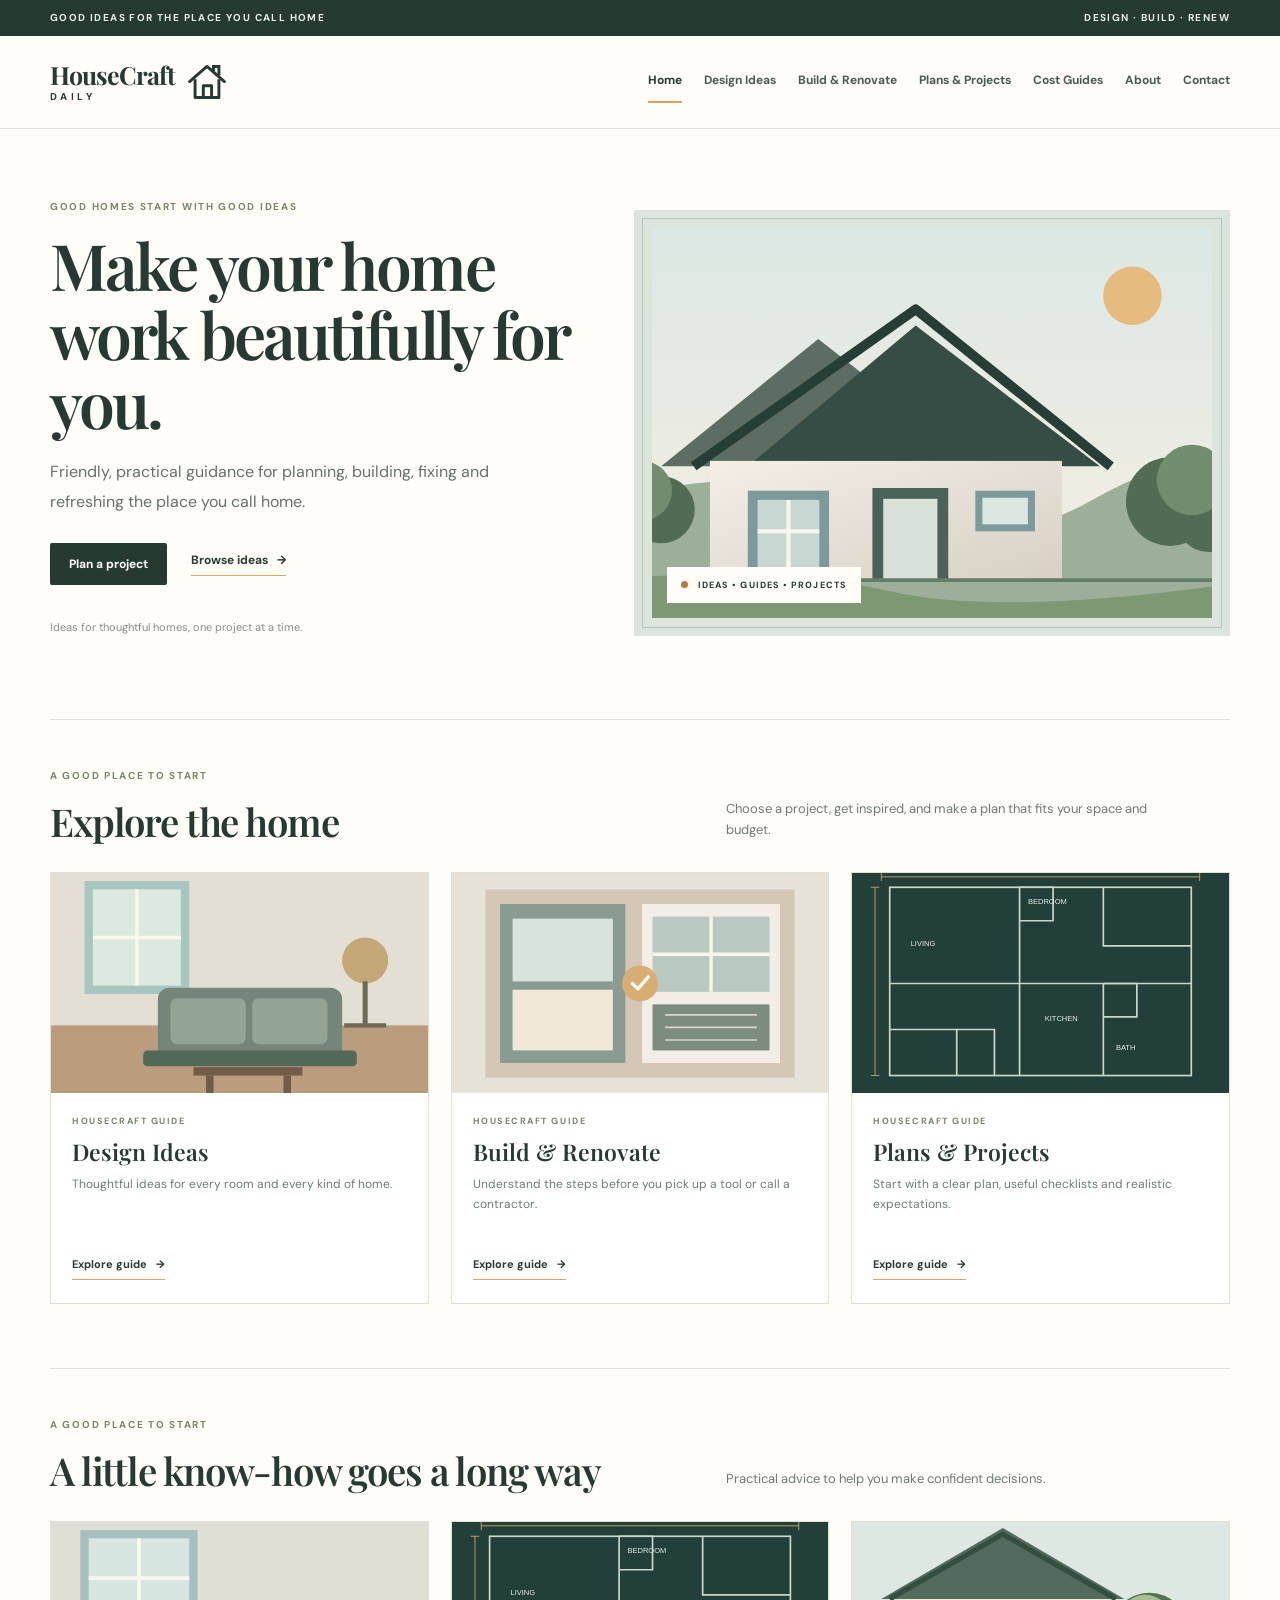
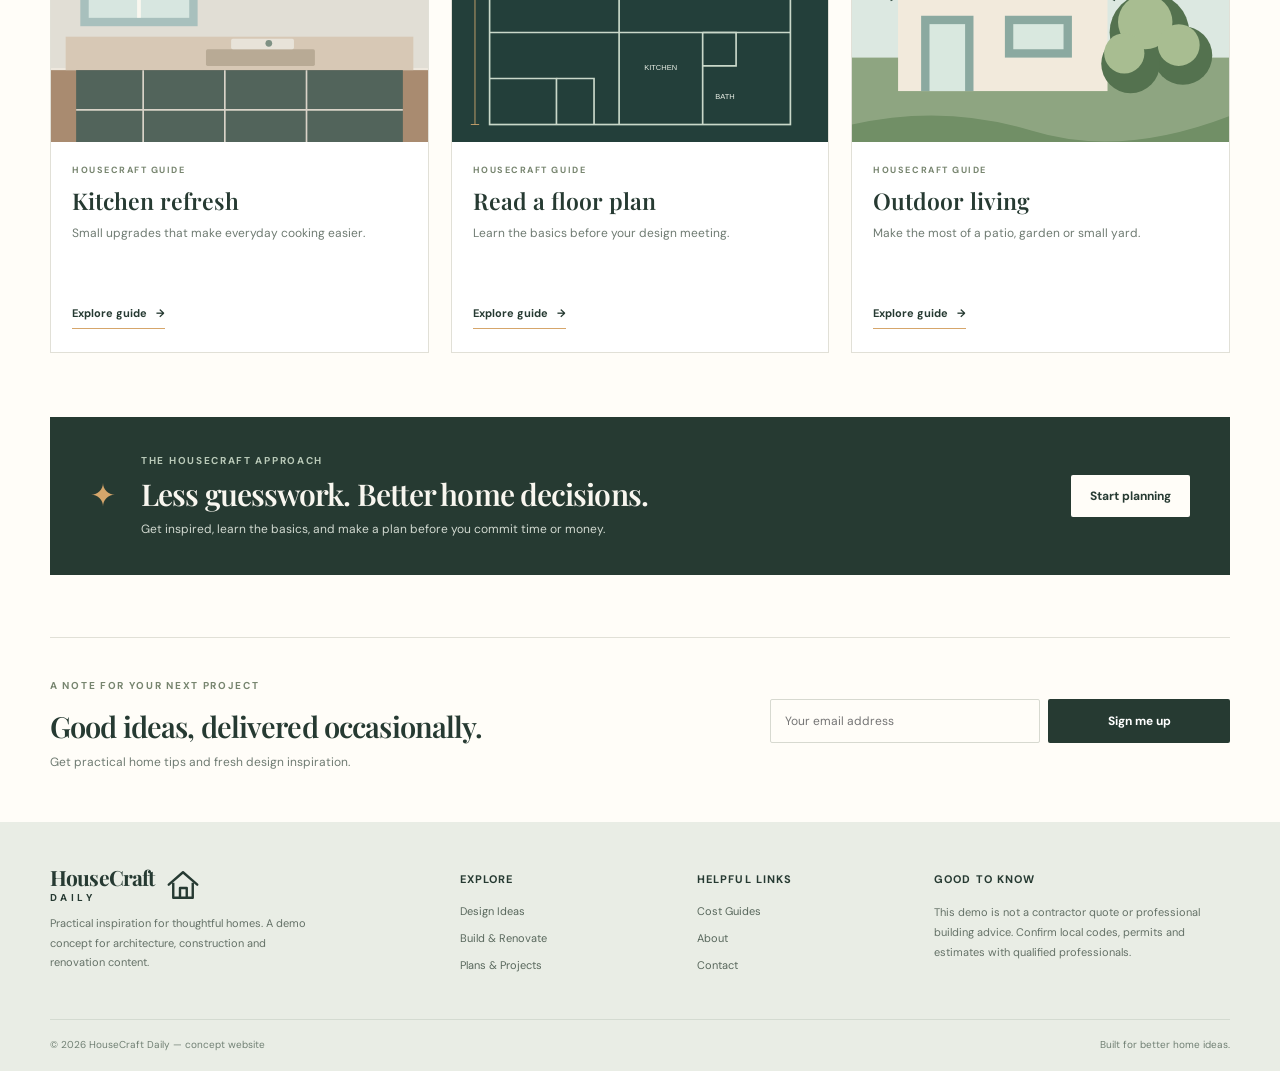
==== index.html @ 926af196 "FirstCommit" ====
<!doctype html>
<html lang="en">
<head>
<meta charset="utf-8"><meta name="viewport" content="width=device-width, initial-scale=1">
<meta name="description" content="Friendly, practical guidance for planning, building, fixing and refreshing the place you call home.">
<title>Home | HouseCraft Daily</title>
<link rel="preconnect" href="https://fonts.googleapis.com"><link rel="preconnect" href="https://fonts.gstatic.com" crossorigin>
<link href="https://fonts.googleapis.com/css2?family=DM+Sans:wght@400;500;600;700&family=Playfair+Display:wght@500;600;700&display=swap" rel="stylesheet">
<link rel="stylesheet" href="assets/style.css">
</head>
<body>
<div class="topline"><div class="wrap topline-inner"><span>GOOD IDEAS FOR THE PLACE YOU CALL HOME</span><span>DESIGN · BUILD · RENEW</span></div></div>
<header class="site-header"><div class="wrap header-inner">
<a class="brand" href="index.html" aria-label="HouseCraft Daily home"><span class="brand-text"><strong>HouseCraft</strong><span>DAILY</span></span><span class="brand-mark" aria-hidden="true"><svg viewBox="0 0 48 48"><path d="M5 23.5 24 7l19 16.5" fill="none" stroke="currentColor" stroke-width="3.2" stroke-linecap="round" stroke-linejoin="round"/><path d="M11 21v20h26V21M20 41V28h9v13" fill="none" stroke="currentColor" stroke-width="3.2" stroke-linejoin="round"/><path d="M31 12V7h6v10" fill="none" stroke="currentColor" stroke-width="3.2"/></svg></span></a>
<button class="menu-toggle" aria-label="Toggle navigation" aria-expanded="false">☰</button>
<nav class="main-nav" aria-label="Main navigation"><a href="index.html" aria-current="page">Home</a><a href="design-ideas.html" >Design Ideas</a><a href="build-renovate.html" >Build & Renovate</a><a href="plans-projects.html" >Plans & Projects</a><a href="cost-guides.html" >Cost Guides</a><a href="about.html" >About</a><a href="contact.html" >Contact</a></nav>
</div></header>
<main><div class="wrap"><section class="page-hero home-hero">
      <div class="hero-copy"><p class="kicker">GOOD HOMES START WITH GOOD IDEAS</p><h1>Make your home work beautifully for you.</h1><p class="hero-intro">Friendly, practical guidance for planning, building, fixing and refreshing the place you call home.</p>
      <div class="hero-actions"><a class="button button-dark" href="plans-projects.html">Plan a project</a><a class="text-link" href="design-ideas.html">Browse ideas <span aria-hidden="true">→</span></a></div>
      <p class="hero-caption">Ideas for thoughtful homes, one project at a time.</p></div>
      <div class="hero-art"><img src="assets/hero-house.svg" alt="Home design inspiration illustration"><div class="image-label"><span class="label-dot"></span> IDEAS • GUIDES • PROJECTS</div></div>
    </section><section class="content-section"><div class="section-heading"><div><p class="kicker">A GOOD PLACE TO START</p><h2>Explore the home</h2></div><p>Choose a project, get inspired, and make a plan that fits your space and budget.</p></div><div class="story-grid"><article class="story-card">
      <a class="story-image" href="design-ideas.html"><img src="assets/living-room.svg" alt="Design Ideas illustration" loading="lazy"></a>
      <div class="story-copy"><p class="kicker">HOUSECRAFT GUIDE</p><h3><a href="design-ideas.html">Design Ideas</a></h3><p>Thoughtful ideas for every room and every kind of home.</p><a class="text-link" href="design-ideas.html">Explore guide <span aria-hidden="true">→</span></a></div>
    </article><article class="story-card">
      <a class="story-image" href="build-renovate.html"><img src="assets/renovation.svg" alt="Build &amp; Renovate illustration" loading="lazy"></a>
      <div class="story-copy"><p class="kicker">HOUSECRAFT GUIDE</p><h3><a href="build-renovate.html">Build &amp; Renovate</a></h3><p>Understand the steps before you pick up a tool or call a contractor.</p><a class="text-link" href="build-renovate.html">Explore guide <span aria-hidden="true">→</span></a></div>
    </article><article class="story-card">
      <a class="story-image" href="plans-projects.html"><img src="assets/blueprint.svg" alt="Plans &amp; Projects illustration" loading="lazy"></a>
      <div class="story-copy"><p class="kicker">HOUSECRAFT GUIDE</p><h3><a href="plans-projects.html">Plans &amp; Projects</a></h3><p>Start with a clear plan, useful checklists and realistic expectations.</p><a class="text-link" href="plans-projects.html">Explore guide <span aria-hidden="true">→</span></a></div>
    </article></div></section><section class="content-section"><div class="section-heading"><div><p class="kicker">A GOOD PLACE TO START</p><h2>A little know-how goes a long way</h2></div><p>Practical advice to help you make confident decisions.</p></div><div class="story-grid"><article class="story-card">
      <a class="story-image" href="design-ideas.html"><img src="assets/kitchen.svg" alt="Kitchen refresh illustration" loading="lazy"></a>
      <div class="story-copy"><p class="kicker">HOUSECRAFT GUIDE</p><h3><a href="design-ideas.html">Kitchen refresh</a></h3><p>Small upgrades that make everyday cooking easier.</p><a class="text-link" href="design-ideas.html">Explore guide <span aria-hidden="true">→</span></a></div>
    </article><article class="story-card">
      <a class="story-image" href="plans-projects.html"><img src="assets/blueprint.svg" alt="Read a floor plan illustration" loading="lazy"></a>
      <div class="story-copy"><p class="kicker">HOUSECRAFT GUIDE</p><h3><a href="plans-projects.html">Read a floor plan</a></h3><p>Learn the basics before your design meeting.</p><a class="text-link" href="plans-projects.html">Explore guide <span aria-hidden="true">→</span></a></div>
    </article><article class="story-card">
      <a class="story-image" href="design-ideas.html"><img src="assets/garden.svg" alt="Outdoor living illustration" loading="lazy"></a>
      <div class="story-copy"><p class="kicker">HOUSECRAFT GUIDE</p><h3><a href="design-ideas.html">Outdoor living</a></h3><p>Make the most of a patio, garden or small yard.</p><a class="text-link" href="design-ideas.html">Explore guide <span aria-hidden="true">→</span></a></div>
    </article></div></section><section class="tip-strip"><div class="tip-icon">✦</div><div><p class="kicker">THE HOUSECRAFT APPROACH</p><h2>Less guesswork. Better home decisions.</h2><p>Get inspired, learn the basics, and make a plan before you commit time or money.</p></div><a class="button button-light" href="plans-projects.html">Start planning</a></section>
<section class="newsletter"><div><p class="kicker">A NOTE FOR YOUR NEXT PROJECT</p><h2>Good ideas, delivered occasionally.</h2><p>Get practical home tips and fresh design inspiration.</p></div><form id="newsletter-form" class="newsletter-form"><label class="visually-hidden" for="newsletter-email">Email address</label><input id="newsletter-email" type="email" required placeholder="Your email address"><button type="submit" class="button button-dark">Sign me up</button><p id="newsletter-note" role="status"></p></form></section>
</div></main>
<footer class="site-footer"><div class="wrap footer-grid"><div><a class="brand brand-footer" href="index.html"><span class="brand-text"><strong>HouseCraft</strong><span>DAILY</span></span><span class="brand-mark" aria-hidden="true"><svg viewBox="0 0 48 48"><path d="M5 23.5 24 7l19 16.5" fill="none" stroke="currentColor" stroke-width="3.2" stroke-linecap="round" stroke-linejoin="round"/><path d="M11 21v20h26V21M20 41V28h9v13" fill="none" stroke="currentColor" stroke-width="3.2" stroke-linejoin="round"/></svg></span></a><p class="footer-about">Practical inspiration for thoughtful homes. A demo concept for architecture, construction and renovation content.</p></div><div><h3>Explore</h3><a href="design-ideas.html">Design Ideas</a><a href="build-renovate.html">Build & Renovate</a><a href="plans-projects.html">Plans & Projects</a></div><div><h3>Helpful links</h3><a href="cost-guides.html">Cost Guides</a><a href="about.html">About</a><a href="contact.html">Contact</a></div><div><h3>Good to know</h3><p>This demo is not a contractor quote or professional building advice. Confirm local codes, permits and estimates with qualified professionals.</p></div></div><div class="wrap footer-bottom"><span>© 2026 HouseCraft Daily — concept website</span><span>Built for better home ideas.</span></div></footer>
<script src="assets/site.js"></script>
</body></html>
---- assets/style.css ----
:root{--ink:#263a32;--ink2:#43574d;--muted:#6f7b72;--cream:#f7f4ed;--paper:#fffdf8;--sage:#dce5dc;--sage2:#b7c8b8;--ochre:#d6a66b;--line:#e1e0d7;--serif:"Playfair Display",Georgia,serif;--sans:"DM Sans",Arial,sans-serif}
*{box-sizing:border-box}html{scroll-behavior:smooth}body{margin:0;background:var(--paper);color:var(--ink);font-family:var(--sans);line-height:1.6}a{color:inherit;text-decoration:none}img{display:block;max-width:100%}.wrap{width:min(1180px,calc(100% - 44px));margin-inline:auto}.topline{background:var(--ink);color:#e7eee5;font-size:10px;letter-spacing:.14em;font-weight:700}.topline-inner{display:flex;justify-content:space-between;gap:20px;padding:10px 0}.site-header{background:var(--paper);border-bottom:1px solid var(--line);position:sticky;top:0;z-index:20}.header-inner{display:flex;align-items:center;justify-content:space-between;min-height:92px;gap:24px}.brand{display:inline-flex;align-items:center;gap:10px;flex-shrink:0}.brand-mark{width:44px;height:44px;color:var(--ink);display:grid;place-items:center}.brand-mark svg{width:100%;height:100%}.brand-text{display:flex;flex-direction:column;line-height:1}.brand-text strong{font-family:var(--serif);font-size:25px;letter-spacing:-.04em}.brand-text span{font-size:10px;letter-spacing:.34em;font-weight:700;margin-top:5px}.main-nav{display:flex;align-items:center;gap:22px}.main-nav a{font-size:12px;font-weight:700;color:#495b50;white-space:nowrap;padding:10px 0;border-bottom:2px solid transparent}.main-nav a:hover,.main-nav a[aria-current=page]{border-color:var(--ochre);color:var(--ink)}.menu-toggle{display:none;border:1px solid var(--line);background:none;border-radius:5px;padding:9px 12px;color:var(--ink);font-size:20px}.page-hero{display:grid;grid-template-columns:.94fr 1.06fr;gap:55px;align-items:center;padding:64px 0 72px}.home-hero{padding-top:70px}.kicker{font-size:10px;letter-spacing:.17em;font-weight:700;color:#77856f;margin:0 0 15px}.hero-copy h1{font-family:var(--serif);font-size:clamp(40px,5vw,65px);line-height:1.08;letter-spacing:-.045em;font-weight:600;margin:0 0 20px;max-width:590px}.hero-intro{font-size:16px;line-height:1.85;color:#667168;max-width:500px;margin:0 0 26px}.hero-actions{display:flex;align-items:center;gap:24px;flex-wrap:wrap}.button{border:0;display:inline-flex;align-items:center;justify-content:center;padding:13px 19px;font:700 12px var(--sans);cursor:pointer;transition:transform .2s,background .2s;border-radius:2px}.button:hover{transform:translateY(-2px)}.button-dark{background:var(--ink);color:white}.button-dark:hover{background:#3a5447}.button-light{background:var(--paper);color:var(--ink)}.text-link{font-size:12px;font-weight:700;border-bottom:1px solid var(--ochre);padding-bottom:5px}.text-link span{padding-left:6px}.hero-caption{font-size:11px;color:#879087;margin-top:34px}.hero-art{position:relative;background:var(--sage);padding:18px;min-height:350px}.hero-art:before{content:"";position:absolute;border:1px solid #b6c5b6;inset:8px;pointer-events:none}.hero-art img{width:100%;height:390px;object-fit:cover;position:relative}.image-label{position:absolute;bottom:33px;left:33px;background:var(--paper);padding:11px 14px;font-size:9px;letter-spacing:.12em;font-weight:700}.label-dot{display:inline-block;width:7px;height:7px;border-radius:50%;background:#b37d43;margin-right:7px}.content-section{padding:48px 0 64px;border-top:1px solid var(--line)}.section-heading{display:grid;grid-template-columns:1fr .8fr;gap:45px;align-items:end;margin-bottom:28px}.section-heading h2,.tip-strip h2,.newsletter h2{font-family:var(--serif);font-weight:600;font-size:clamp(28px,3vw,39px);line-height:1.18;letter-spacing:-.03em;margin:0}.section-heading>p{font-size:13px;color:var(--muted);max-width:450px;margin:0 0 4px}.story-grid{display:grid;grid-template-columns:repeat(3,minmax(0,1fr));gap:22px}.story-card{border:1px solid var(--line);background:#fff;transition:transform .2s,box-shadow .2s}.story-card:hover{transform:translateY(-4px);box-shadow:0 12px 32px #273a3210}.story-image{display:block;overflow:hidden;background:var(--sage)}.story-image img{width:100%;height:220px;object-fit:cover;transition:transform .4s}.story-card:hover .story-image img{transform:scale(1.03)}.story-copy{padding:21px 21px 23px}.story-copy .kicker{font-size:9px;margin-bottom:9px}.story-copy h3{font:600 23px/1.2 var(--serif);margin:0 0 10px}.story-copy>p:not(.kicker){font-size:12px;color:var(--muted);min-height:58px;margin:0 0 17px}.story-copy .text-link{display:inline-block;font-size:11px}.tip-strip{background:var(--ink);color:#f8f6ef;padding:36px 40px;display:flex;align-items:center;gap:25px;margin:0 0 62px}.tip-icon{font-size:31px;color:var(--ochre)}.tip-strip>div:nth-child(2){flex:1}.tip-strip .kicker{color:#b9c9b8;margin-bottom:8px}.tip-strip h2{font-size:30px}.tip-strip p:not(.kicker){font-size:12px;color:#d1d9d0;margin:8px 0 0}.newsletter{display:flex;justify-content:space-between;align-items:center;gap:30px;padding:40px 0 50px;border-top:1px solid var(--line)}.newsletter h2{font-size:29px}.newsletter>div>p:not(.kicker){font-size:12px;color:var(--muted);margin:9px 0 0}.newsletter-form{display:grid;grid-template-columns:minmax(180px,270px) auto;gap:8px;max-width:460px;width:100%}.newsletter-form input,.project-form input,.project-form select,.project-form textarea{border:1px solid #d7d9d0;background:#fffdf8;padding:13px 14px;font:12px var(--sans);color:var(--ink);border-radius:2px;width:100%}.newsletter-form p{grid-column:1/-1;font-size:11px;color:var(--muted);margin:0}.site-footer{background:#e9ede5;padding:45px 0 18px}.footer-grid{display:grid;grid-template-columns:1.5fr .8fr .8fr 1.2fr;gap:40px;padding-bottom:35px}.brand-footer .brand-mark{width:36px;height:36px}.brand-footer .brand-text strong{font-size:21px}.footer-about,.footer-grid p{font-size:11px;line-height:1.8;color:#647167;max-width:270px}.footer-grid h3{font-size:11px;letter-spacing:.1em;text-transform:uppercase;margin:4px 0 15px}.footer-grid>div>a:not(.brand){display:block;font-size:11px;color:#58675c;margin:9px 0}.footer-grid a:hover{color:#9b6b35}.footer-bottom{border-top:1px solid #d4dbd1;padding-top:17px;display:flex;justify-content:space-between;gap:20px;font-size:10px;color:#718074}.project-form{max-width:720px;display:grid;grid-template-columns:1fr 1fr;gap:10px 18px}.project-form label{font-size:11px;font-weight:700;margin-top:7px}.project-form input,.project-form select,.project-form textarea{grid-column:span 1}.project-form textarea,.project-form button,.project-form .form-note{grid-column:1/-1}.project-form button{justify-self:start;margin-top:8px}.project-form .form-note{font-size:11px;color:var(--muted);margin:0}.visually-hidden{position:absolute;width:1px;height:1px;padding:0;margin:-1px;overflow:hidden;clip:rect(0,0,0,0);white-space:nowrap;border:0}
@media(max-width:1000px){.main-nav{gap:12px}.main-nav a{font-size:11px}.page-hero{gap:30px}.hero-art img{height:340px}.footer-grid{gap:24px}}
@media(max-width:820px){.header-inner{min-height:76px}.menu-toggle{display:block}.main-nav{display:none;position:absolute;top:100%;left:0;right:0;background:var(--paper);border-bottom:1px solid var(--line);padding:15px 22px 22px;flex-direction:column;align-items:stretch;gap:3px}.main-nav.open{display:flex}.main-nav a{padding:11px 0;font-size:13px}.page-hero{grid-template-columns:1fr;padding:45px 0 52px;gap:30px}.hero-copy h1{max-width:680px}.hero-art img{height:360px}.story-grid{grid-template-columns:repeat(2,minmax(0,1fr))}.section-heading{grid-template-columns:1fr;gap:12px}.newsletter{align-items:flex-start;flex-direction:column}.newsletter-form{max-width:550px}.footer-grid{grid-template-columns:1fr 1fr}.tip-strip{padding:28px;flex-wrap:wrap}.tip-strip>div:nth-child(2){min-width:70%}}
@media(max-width:540px){.wrap{width:min(100% - 30px,1180px)}.topline-inner{font-size:8px;letter-spacing:.08em}.topline-inner span:last-child{display:none}.brand-text strong{font-size:22px}.brand-mark{width:38px;height:38px}.hero-copy h1{font-size:43px}.hero-intro{font-size:14px}.hero-art{padding:11px;min-height:260px}.hero-art img{height:270px}.image-label{bottom:22px;left:22px}.story-grid{grid-template-columns:1fr}.story-image img{height:235px}.story-copy>p:not(.kicker){min-height:0}.content-section{padding:36px 0 44px}.tip-strip{display:block;padding:27px;margin-bottom:40px}.tip-icon{margin-bottom:10px}.tip-strip h2{font-size:27px}.tip-strip .button{margin-top:20px}.newsletter-form{grid-template-columns:1fr}.footer-grid{grid-template-columns:1fr 1fr;gap:25px 18px}.footer-grid>div:first-child,.footer-grid>div:last-child{grid-column:1/-1}.footer-bottom{flex-direction:column;gap:5px}.project-form{grid-template-columns:1fr}.project-form input,.project-form select,.project-form textarea,.project-form label{grid-column:1/-1}}
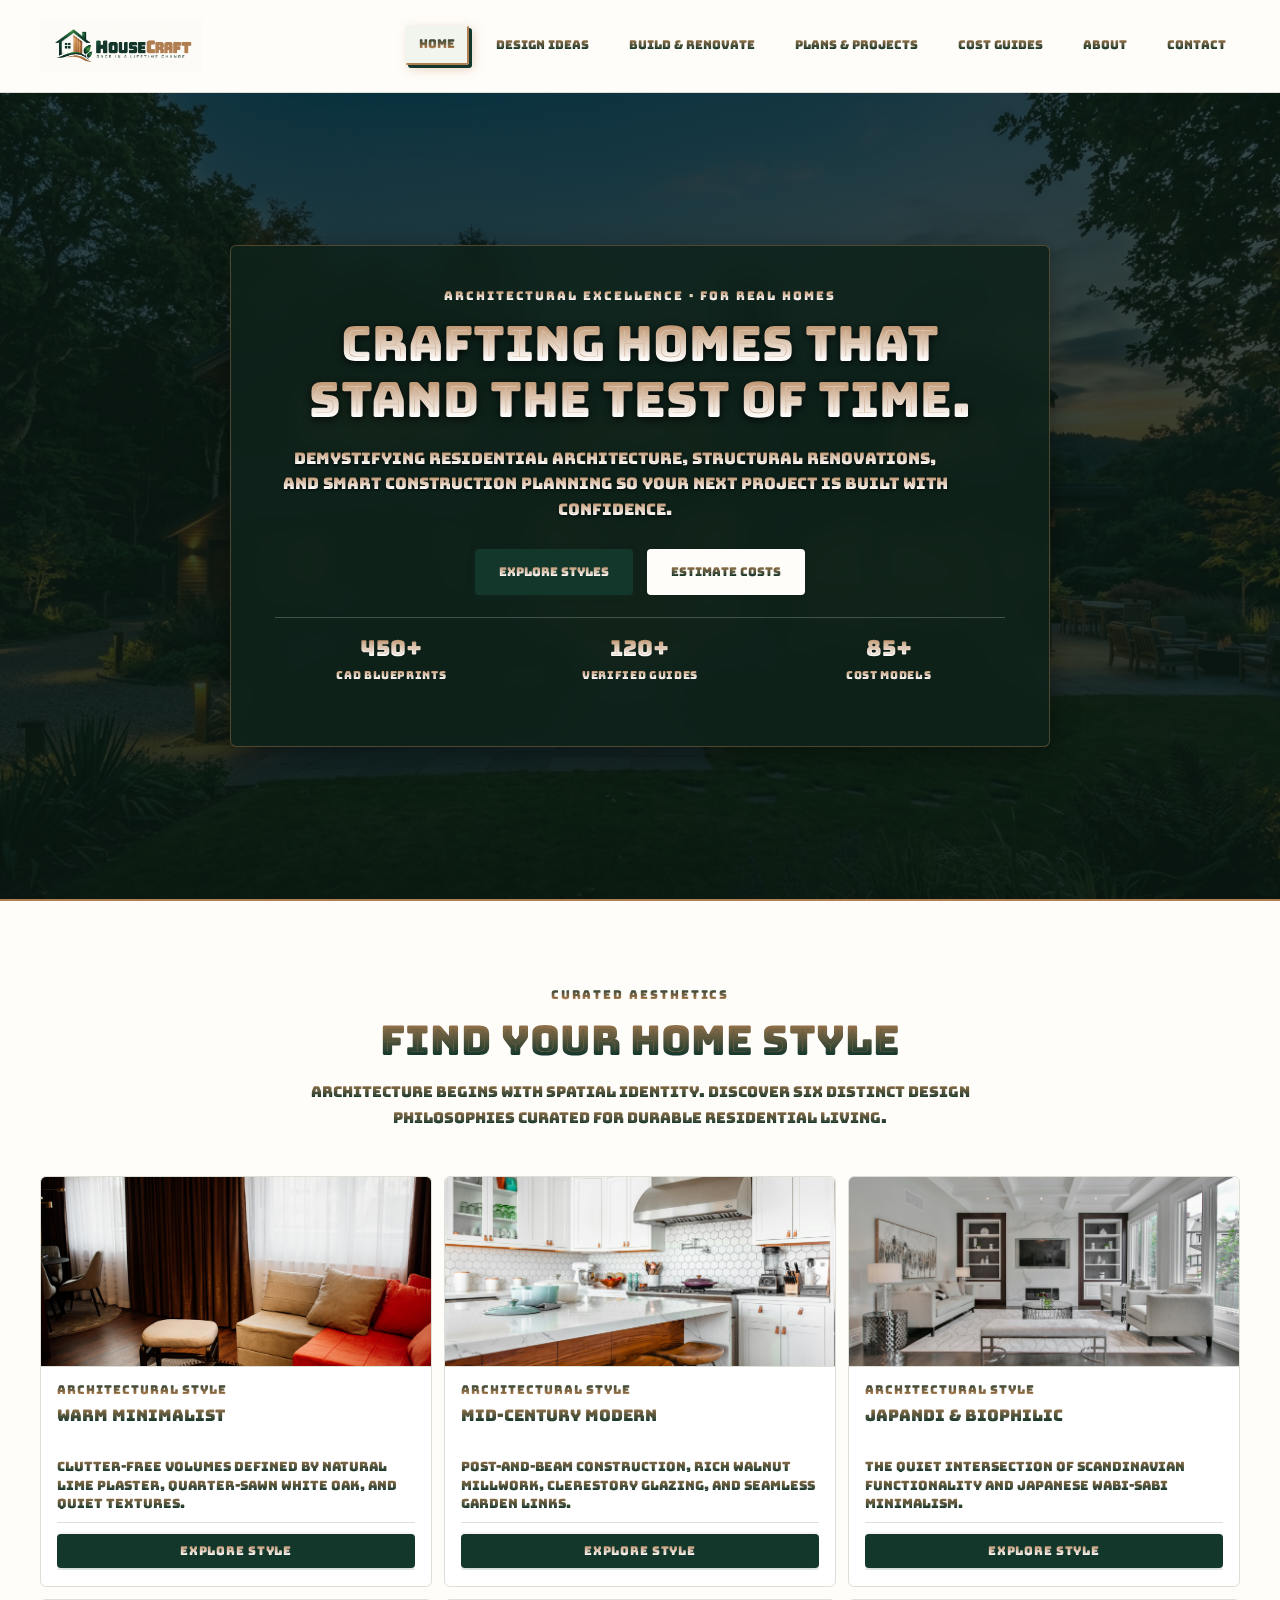
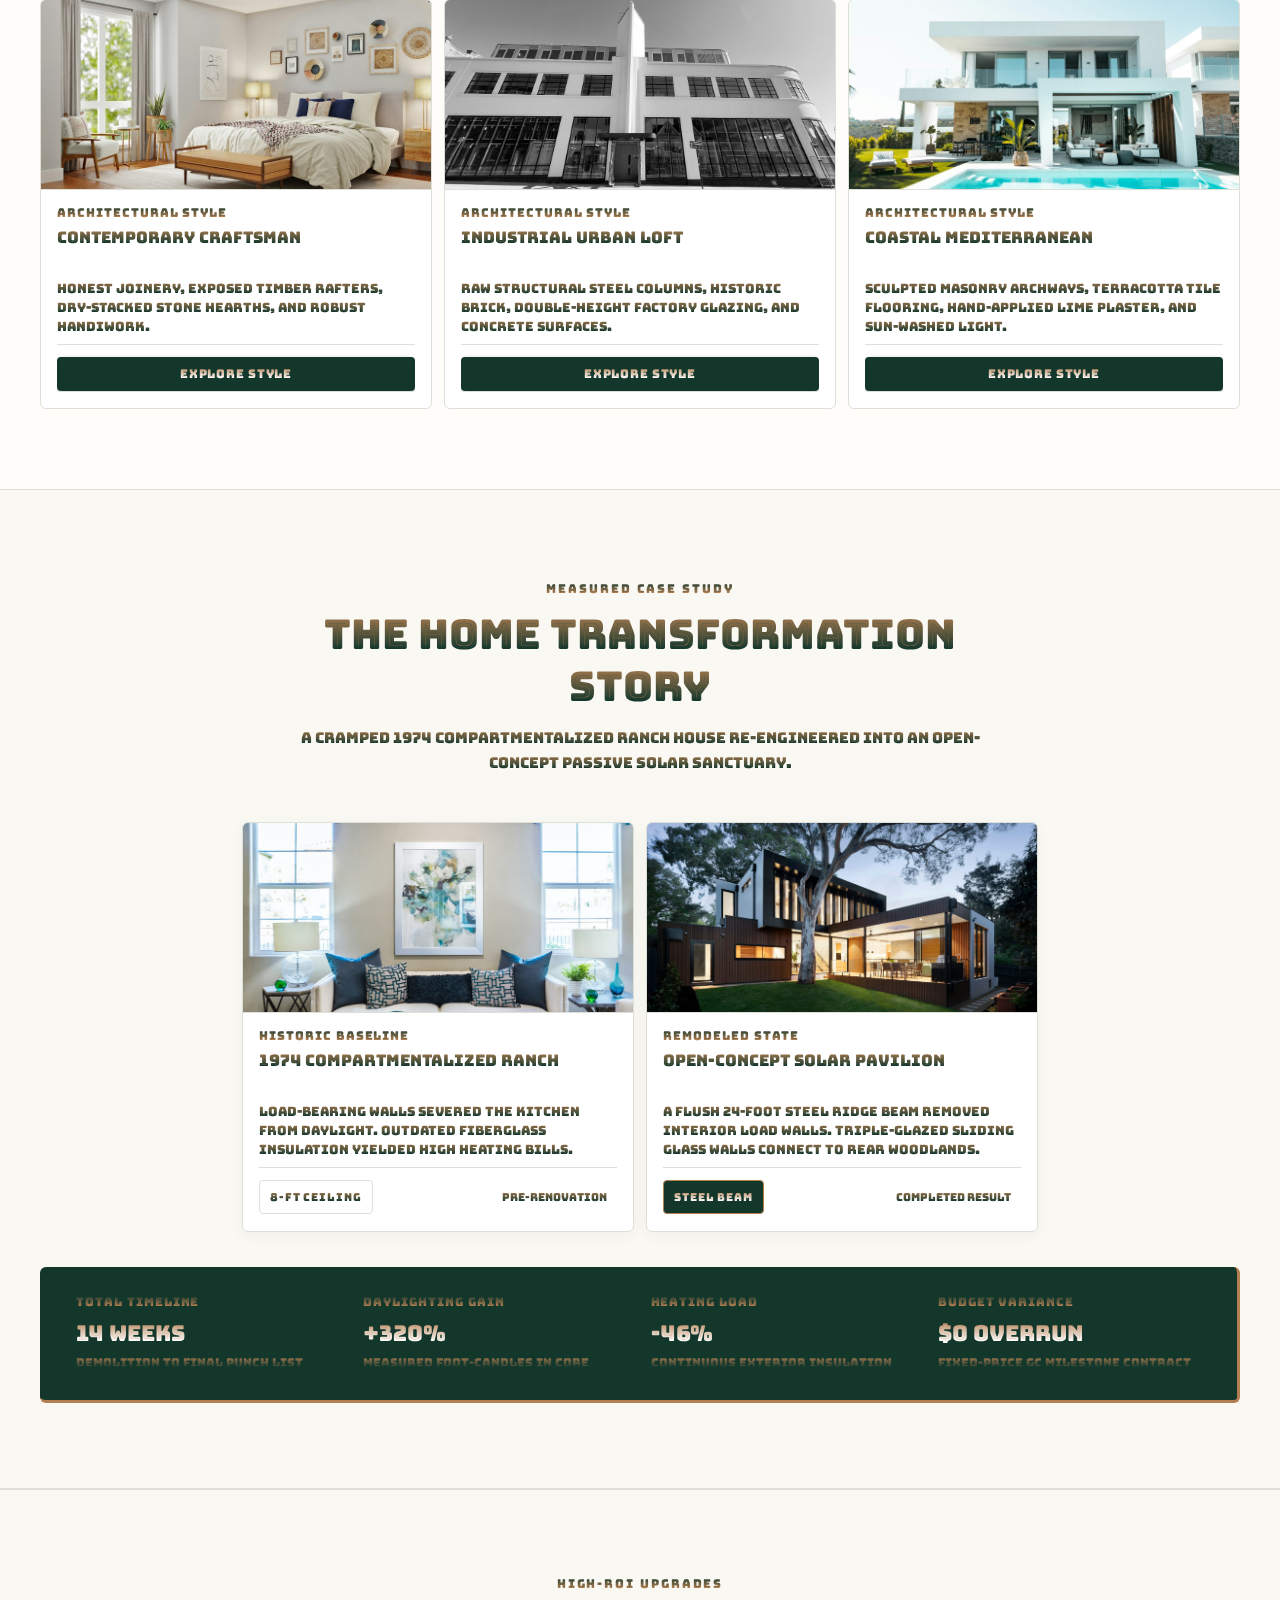
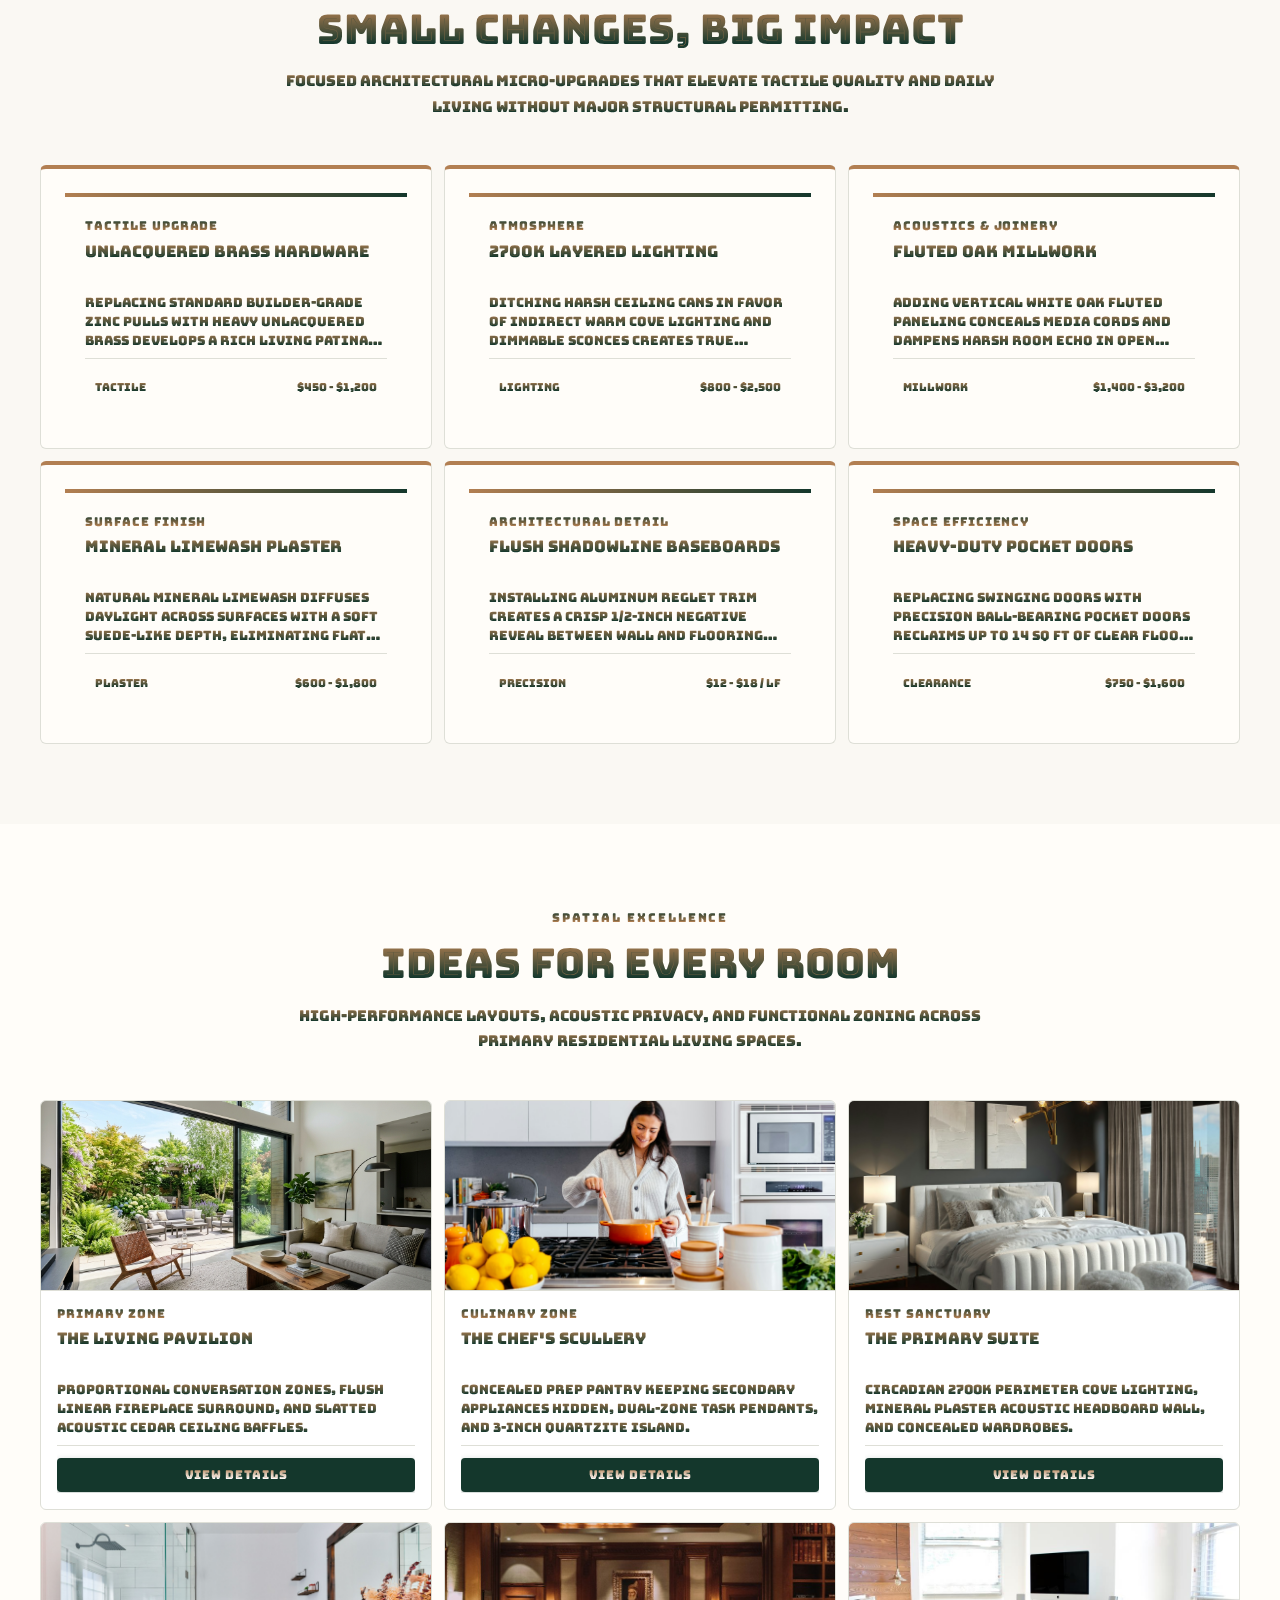
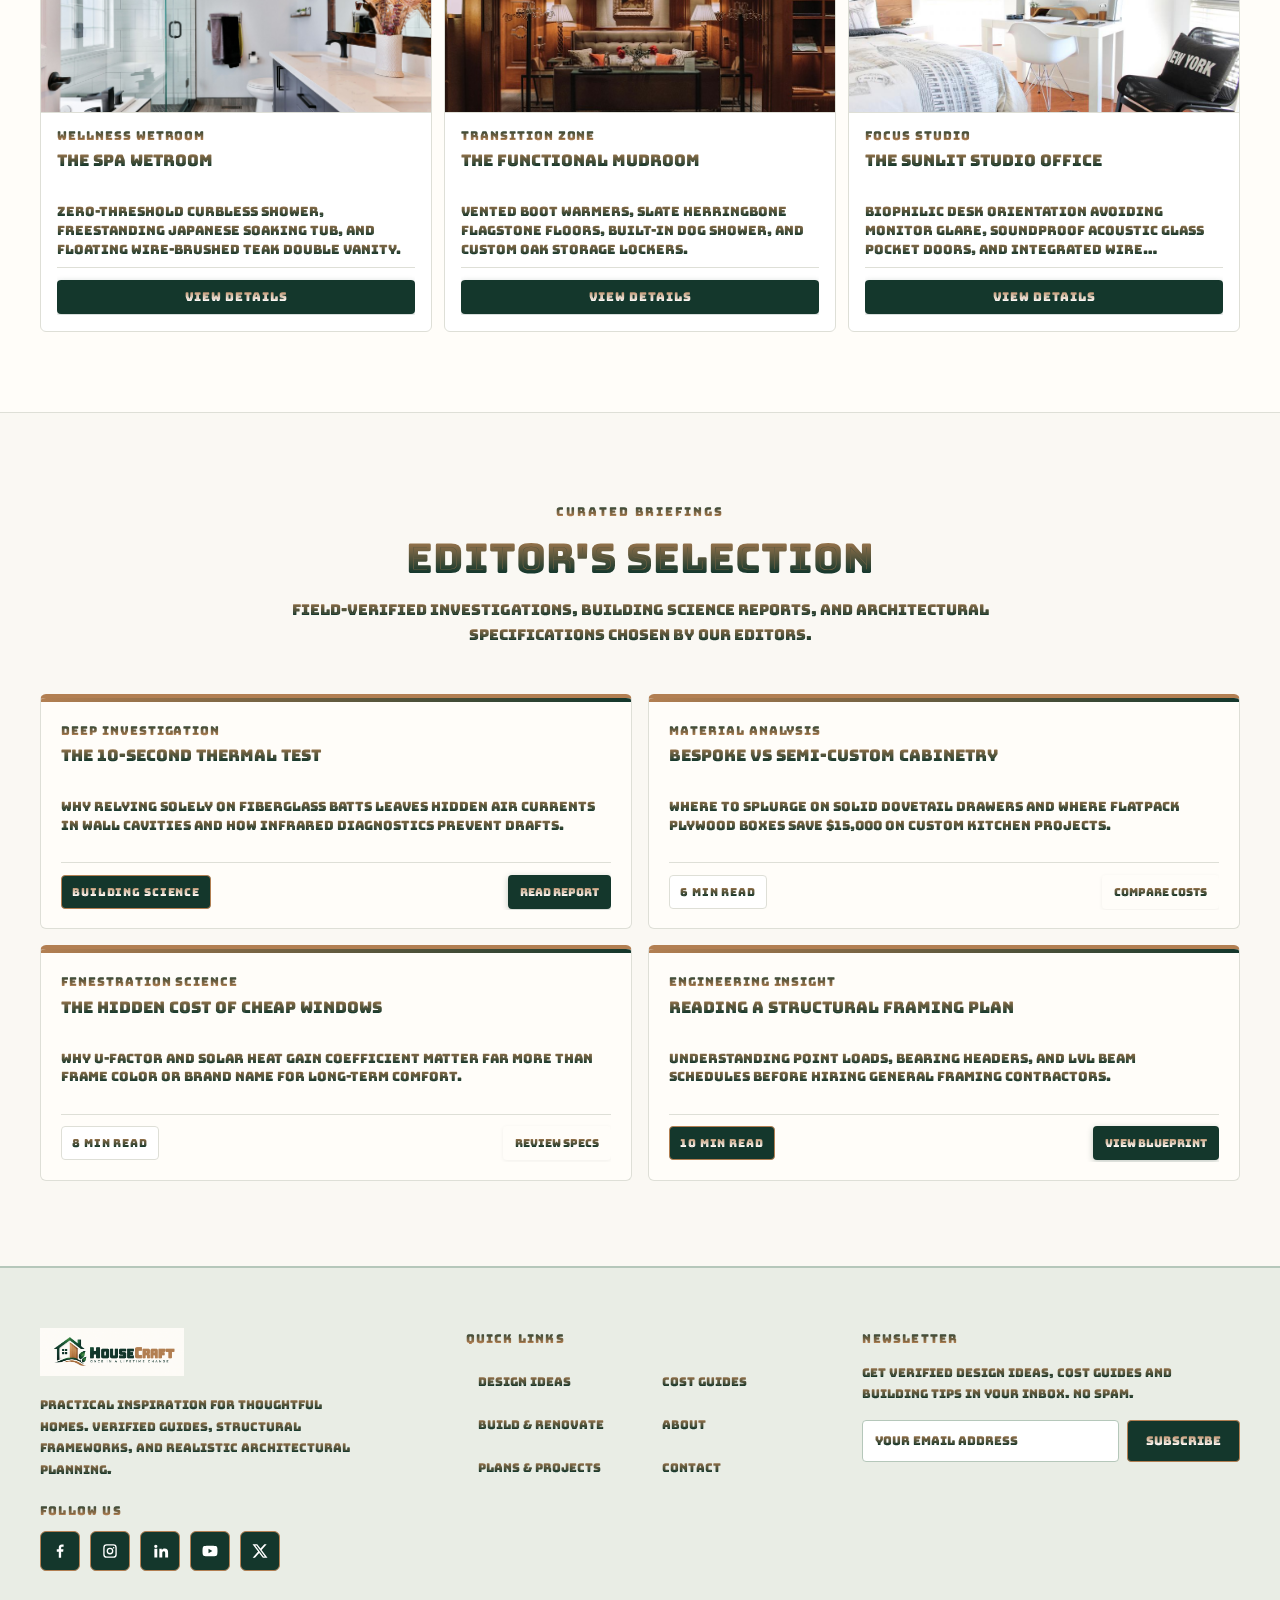
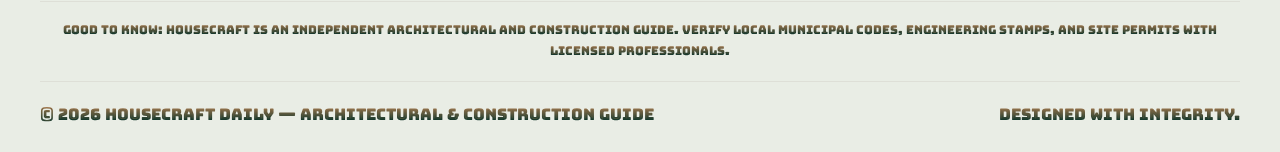
==== commit 0552df99: "Secondcommit" ====
--- a/index.html
+++ b/index.html
@@ -1,46 +1,485 @@
 <!doctype html>
 <html lang="en">
 <head>
-<meta charset="utf-8"><meta name="viewport" content="width=device-width, initial-scale=1">
+<meta charset="utf-8">
+<meta name="viewport" content="width=device-width, initial-scale=1">
 <meta name="description" content="Friendly, practical guidance for planning, building, fixing and refreshing the place you call home.">
 <title>Home | HouseCraft Daily</title>
-<link rel="preconnect" href="https://fonts.googleapis.com"><link rel="preconnect" href="https://fonts.gstatic.com" crossorigin>
-<link href="https://fonts.googleapis.com/css2?family=DM+Sans:wght@400;500;600;700&family=Playfair+Display:wght@500;600;700&display=swap" rel="stylesheet">
+<link rel="icon" type="image/png" href="assets/favicon.png">
+<link rel="shortcut icon" type="image/png" href="assets/favicon.png">
+<link rel="apple-touch-icon" href="assets/favicon.png">
+<link rel="preconnect" href="https://fonts.googleapis.com">
+<link rel="preconnect" href="https://fonts.gstatic.com" crossorigin>
+<link href="https://fonts.googleapis.com/css2?family=Bungee+Spice&display=swap" rel="stylesheet">
 <link rel="stylesheet" href="assets/style.css">
 </head>
 <body>
-<div class="topline"><div class="wrap topline-inner"><span>GOOD IDEAS FOR THE PLACE YOU CALL HOME</span><span>DESIGN · BUILD · RENEW</span></div></div>
 <header class="site-header"><div class="wrap header-inner">
-<a class="brand" href="index.html" aria-label="HouseCraft Daily home"><span class="brand-text"><strong>HouseCraft</strong><span>DAILY</span></span><span class="brand-mark" aria-hidden="true"><svg viewBox="0 0 48 48"><path d="M5 23.5 24 7l19 16.5" fill="none" stroke="currentColor" stroke-width="3.2" stroke-linecap="round" stroke-linejoin="round"/><path d="M11 21v20h26V21M20 41V28h9v13" fill="none" stroke="currentColor" stroke-width="3.2" stroke-linejoin="round"/><path d="M31 12V7h6v10" fill="none" stroke="currentColor" stroke-width="3.2"/></svg></span></a>
+<a class="brand" href="index.html" aria-label="HouseCraft Daily home"><img src="assets/logo.png" alt="HouseCraft Daily" class="brand-logo"></a>
 <button class="menu-toggle" aria-label="Toggle navigation" aria-expanded="false">☰</button>
-<nav class="main-nav" aria-label="Main navigation"><a href="index.html" aria-current="page">Home</a><a href="design-ideas.html" >Design Ideas</a><a href="build-renovate.html" >Build & Renovate</a><a href="plans-projects.html" >Plans & Projects</a><a href="cost-guides.html" >Cost Guides</a><a href="about.html" >About</a><a href="contact.html" >Contact</a></nav>
+<nav class="main-nav" aria-label="Main navigation">
+<a href="index.html" aria-current="page">Home</a>
+<a href="design-ideas.html" >Design Ideas</a>
+<a href="build-renovate.html" >Build & Renovate</a>
+<a href="plans-projects.html" >Plans & Projects</a>
+<a href="cost-guides.html" >Cost Guides</a>
+<a href="about.html" >About</a>
+<a href="contact.html" >Contact</a>
+</nav>
 </div></header>
-<main><div class="wrap"><section class="page-hero home-hero">
-      <div class="hero-copy"><p class="kicker">GOOD HOMES START WITH GOOD IDEAS</p><h1>Make your home work beautifully for you.</h1><p class="hero-intro">Friendly, practical guidance for planning, building, fixing and refreshing the place you call home.</p>
-      <div class="hero-actions"><a class="button button-dark" href="plans-projects.html">Plan a project</a><a class="text-link" href="design-ideas.html">Browse ideas <span aria-hidden="true">→</span></a></div>
-      <p class="hero-caption">Ideas for thoughtful homes, one project at a time.</p></div>
-      <div class="hero-art"><img src="assets/hero-house.svg" alt="Home design inspiration illustration"><div class="image-label"><span class="label-dot"></span> IDEAS • GUIDES • PROJECTS</div></div>
-    </section><section class="content-section"><div class="section-heading"><div><p class="kicker">A GOOD PLACE TO START</p><h2>Explore the home</h2></div><p>Choose a project, get inspired, and make a plan that fits your space and budget.</p></div><div class="story-grid"><article class="story-card">
-      <a class="story-image" href="design-ideas.html"><img src="assets/living-room.svg" alt="Design Ideas illustration" loading="lazy"></a>
-      <div class="story-copy"><p class="kicker">HOUSECRAFT GUIDE</p><h3><a href="design-ideas.html">Design Ideas</a></h3><p>Thoughtful ideas for every room and every kind of home.</p><a class="text-link" href="design-ideas.html">Explore guide <span aria-hidden="true">→</span></a></div>
-    </article><article class="story-card">
-      <a class="story-image" href="build-renovate.html"><img src="assets/renovation.svg" alt="Build &amp; Renovate illustration" loading="lazy"></a>
-      <div class="story-copy"><p class="kicker">HOUSECRAFT GUIDE</p><h3><a href="build-renovate.html">Build &amp; Renovate</a></h3><p>Understand the steps before you pick up a tool or call a contractor.</p><a class="text-link" href="build-renovate.html">Explore guide <span aria-hidden="true">→</span></a></div>
-    </article><article class="story-card">
-      <a class="story-image" href="plans-projects.html"><img src="assets/blueprint.svg" alt="Plans &amp; Projects illustration" loading="lazy"></a>
-      <div class="story-copy"><p class="kicker">HOUSECRAFT GUIDE</p><h3><a href="plans-projects.html">Plans &amp; Projects</a></h3><p>Start with a clear plan, useful checklists and realistic expectations.</p><a class="text-link" href="plans-projects.html">Explore guide <span aria-hidden="true">→</span></a></div>
-    </article></div></section><section class="content-section"><div class="section-heading"><div><p class="kicker">A GOOD PLACE TO START</p><h2>A little know-how goes a long way</h2></div><p>Practical advice to help you make confident decisions.</p></div><div class="story-grid"><article class="story-card">
-      <a class="story-image" href="design-ideas.html"><img src="assets/kitchen.svg" alt="Kitchen refresh illustration" loading="lazy"></a>
-      <div class="story-copy"><p class="kicker">HOUSECRAFT GUIDE</p><h3><a href="design-ideas.html">Kitchen refresh</a></h3><p>Small upgrades that make everyday cooking easier.</p><a class="text-link" href="design-ideas.html">Explore guide <span aria-hidden="true">→</span></a></div>
-    </article><article class="story-card">
-      <a class="story-image" href="plans-projects.html"><img src="assets/blueprint.svg" alt="Read a floor plan illustration" loading="lazy"></a>
-      <div class="story-copy"><p class="kicker">HOUSECRAFT GUIDE</p><h3><a href="plans-projects.html">Read a floor plan</a></h3><p>Learn the basics before your design meeting.</p><a class="text-link" href="plans-projects.html">Explore guide <span aria-hidden="true">→</span></a></div>
-    </article><article class="story-card">
-      <a class="story-image" href="design-ideas.html"><img src="assets/garden.svg" alt="Outdoor living illustration" loading="lazy"></a>
-      <div class="story-copy"><p class="kicker">HOUSECRAFT GUIDE</p><h3><a href="design-ideas.html">Outdoor living</a></h3><p>Make the most of a patio, garden or small yard.</p><a class="text-link" href="design-ideas.html">Explore guide <span aria-hidden="true">→</span></a></div>
-    </article></div></section><section class="tip-strip"><div class="tip-icon">✦</div><div><p class="kicker">THE HOUSECRAFT APPROACH</p><h2>Less guesswork. Better home decisions.</h2><p>Get inspired, learn the basics, and make a plan before you commit time or money.</p></div><a class="button button-light" href="plans-projects.html">Start planning</a></section>
-<section class="newsletter"><div><p class="kicker">A NOTE FOR YOUR NEXT PROJECT</p><h2>Good ideas, delivered occasionally.</h2><p>Get practical home tips and fresh design inspiration.</p></div><form id="newsletter-form" class="newsletter-form"><label class="visually-hidden" for="newsletter-email">Email address</label><input id="newsletter-email" type="email" required placeholder="Your email address"><button type="submit" class="button button-dark">Sign me up</button><p id="newsletter-note" role="status"></p></form></section>
-</div></main>
-<footer class="site-footer"><div class="wrap footer-grid"><div><a class="brand brand-footer" href="index.html"><span class="brand-text"><strong>HouseCraft</strong><span>DAILY</span></span><span class="brand-mark" aria-hidden="true"><svg viewBox="0 0 48 48"><path d="M5 23.5 24 7l19 16.5" fill="none" stroke="currentColor" stroke-width="3.2" stroke-linecap="round" stroke-linejoin="round"/><path d="M11 21v20h26V21M20 41V28h9v13" fill="none" stroke="currentColor" stroke-width="3.2" stroke-linejoin="round"/></svg></span></a><p class="footer-about">Practical inspiration for thoughtful homes. A demo concept for architecture, construction and renovation content.</p></div><div><h3>Explore</h3><a href="design-ideas.html">Design Ideas</a><a href="build-renovate.html">Build & Renovate</a><a href="plans-projects.html">Plans & Projects</a></div><div><h3>Helpful links</h3><a href="cost-guides.html">Cost Guides</a><a href="about.html">About</a><a href="contact.html">Contact</a></div><div><h3>Good to know</h3><p>This demo is not a contractor quote or professional building advice. Confirm local codes, permits and estimates with qualified professionals.</p></div></div><div class="wrap footer-bottom"><span>© 2026 HouseCraft Daily — concept website</span><span>Built for better home ideas.</span></div></footer>
+
+<main>
+    <!-- HERO SECTION: Background Image Cover Hero -->
+  <section class="home-hero-fullwidth">
+    <div class="wrap">
+      <div class="home-hero-inner frosted-dark">
+        <span class="kicker kicker-light">ARCHITECTURAL EXCELLENCE · FOR REAL HOMES</span>
+        <h1>Crafting homes that stand the test of time.</h1>
+        <p class="hero-lead">Demystifying residential architecture, structural renovations, and smart construction planning so your next project is built with confidence.</p>
+        <div class="hero-actions-group">
+          <a class="button button-dark" href="design-ideas.html">Explore Styles</a>
+          <a class="button button-light" href="cost-guides.html">Estimate Costs</a>
+        </div>
+        <div class="hero-stats-group">
+          <div class="hero-stat-block">
+            <strong>450+</strong>
+            <span>CAD Blueprints</span>
+          </div>
+          <div class="hero-stat-block">
+            <strong>120+</strong>
+            <span>Verified Guides</span>
+          </div>
+          <div class="hero-stat-block">
+            <strong>85+</strong>
+            <span>Cost Models</span>
+          </div>
+        </div>
+      </div>
+    </div>
+  </section>
+
+  <!-- CONTENT SECTION 1: Find Your Home Style (6 cards: 3 and 3) -->
+  <section class="sec-home-style">
+    <div class="wrap">
+      <div class="section-title-wrap">
+        <span class="kicker">CURATED AESTHETICS</span>
+        <h2>Find Your Home Style</h2>
+        <p>Architecture begins with spatial identity. Discover six distinct design philosophies curated for durable residential living.</p>
+      </div>
+      <div class="style-grid card-grid-3">
+        <div class="style-card">
+          <div class="card-img-top">
+            <img src="assets/images/warm-minimalist.jpg" alt="Warm Minimalist living room interior">
+          </div>
+          <div class="card-body-padded">
+            <span class="card-eyebrow">ARCHITECTURAL STYLE</span>
+            <h3 class="card-heading">Warm Minimalist</h3>
+            <p class="card-subheading">Clutter-free volumes defined by natural lime plaster, quarter-sawn white oak, and quiet textures.</p>
+            <div class="card-links-wrap">
+              <a class="button button-dark card-btn-full" href="design-ideas.html">Explore Style</a>
+            </div>
+          </div>
+        </div>
+        <div class="style-card">
+          <div class="card-img-top">
+            <img src="assets/images/midcentury-interior.jpg" alt="Mid-Century Modern interior with timber beams">
+          </div>
+          <div class="card-body-padded">
+            <span class="card-eyebrow">ARCHITECTURAL STYLE</span>
+            <h3 class="card-heading">Mid-Century Modern</h3>
+            <p class="card-subheading">Post-and-beam construction, rich walnut millwork, clerestory glazing, and seamless garden links.</p>
+            <div class="card-links-wrap">
+              <a class="button button-dark card-btn-full" href="design-ideas.html">Explore Style</a>
+            </div>
+          </div>
+        </div>
+        <div class="style-card">
+          <div class="card-img-top">
+            <img src="assets/images/japandi-living.jpg" alt="Japandi biophilic room with slatted timber">
+          </div>
+          <div class="card-body-padded">
+            <span class="card-eyebrow">ARCHITECTURAL STYLE</span>
+            <h3 class="card-heading">Japandi &amp; Biophilic</h3>
+            <p class="card-subheading">The quiet intersection of Scandinavian functionality and Japanese wabi-sabi minimalism.</p>
+            <div class="card-links-wrap">
+              <a class="button button-dark card-btn-full" href="design-ideas.html">Explore Style</a>
+            </div>
+          </div>
+        </div>
+        <div class="style-card">
+          <div class="card-img-top">
+            <img src="assets/images/craftsman-interior.jpg" alt="Contemporary Craftsman home with exposed timber rafters">
+          </div>
+          <div class="card-body-padded">
+            <span class="card-eyebrow">ARCHITECTURAL STYLE</span>
+            <h3 class="card-heading">Contemporary Craftsman</h3>
+            <p class="card-subheading">Honest joinery, exposed timber rafters, dry-stacked stone hearths, and robust handiwork.</p>
+            <div class="card-links-wrap">
+              <a class="button button-dark card-btn-full" href="design-ideas.html">Explore Style</a>
+            </div>
+          </div>
+        </div>
+        <div class="style-card">
+          <div class="card-img-top">
+            <img src="assets/images/industrial-loft.jpg" alt="Industrial urban loft with exposed brick and steel">
+          </div>
+          <div class="card-body-padded">
+            <span class="card-eyebrow">ARCHITECTURAL STYLE</span>
+            <h3 class="card-heading">Industrial Urban Loft</h3>
+            <p class="card-subheading">Raw structural steel columns, historic brick, double-height factory glazing, and concrete surfaces.</p>
+            <div class="card-links-wrap">
+              <a class="button button-dark card-btn-full" href="design-ideas.html">Explore Style</a>
+            </div>
+          </div>
+        </div>
+        <div class="style-card">
+          <div class="card-img-top">
+            <img src="assets/images/mediterranean-villa.jpg" alt="Coastal Mediterranean villa with plaster arches">
+          </div>
+          <div class="card-body-padded">
+            <span class="card-eyebrow">ARCHITECTURAL STYLE</span>
+            <h3 class="card-heading">Coastal Mediterranean</h3>
+            <p class="card-subheading">Sculpted masonry archways, terracotta tile flooring, hand-applied lime plaster, and sun-washed light.</p>
+            <div class="card-links-wrap">
+              <a class="button button-dark card-btn-full" href="design-ideas.html">Explore Style</a>
+            </div>
+          </div>
+        </div>
+      </div>
+    </div>
+  </section>
+
+  <!-- CONTENT SECTION 2: The Home Transformation Story (2 cards centered!) -->
+  <section class="sec-transformation-story">
+    <div class="wrap">
+      <div class="section-title-wrap">
+        <span class="kicker">MEASURED CASE STUDY</span>
+        <h2>The Home Transformation Story</h2>
+        <p>A cramped 1974 compartmentalized ranch house re-engineered into an open-concept passive solar sanctuary.</p>
+      </div>
+      <div class="transformation-wrap card-grid-3">
+        <div class="transform-box">
+          <div class="card-img-top">
+            <img src="assets/images/vintage-kitchen.jpg" alt="Cramped vintage kitchen prior to renovation">
+          </div>
+          <div class="card-body-padded">
+            <span class="card-eyebrow">HISTORIC BASELINE</span>
+            <h3 class="card-heading">1974 Compartmentalized Ranch</h3>
+            <p class="card-subheading">Load-bearing walls severed the kitchen from daylight. Outdated fiberglass insulation yielded high heating bills.</p>
+            <div class="card-links-wrap">
+              <span class="badge-pill badge-pill-light">8-FT CEILING</span><span class="impact-cost">PRE-RENOVATION</span>
+            </div>
+          </div>
+        </div>
+        <div class="transform-box">
+          <div class="card-img-top">
+            <img src="assets/images/great-room-timber.jpg" alt="Open timber great room after renovation">
+          </div>
+          <div class="card-body-padded">
+            <span class="card-eyebrow">REMODELED STATE</span>
+            <h3 class="card-heading">Open-Concept Solar Pavilion</h3>
+            <p class="card-subheading">A flush 24-foot steel ridge beam removed interior load walls. Triple-glazed sliding glass walls connect to rear woodlands.</p>
+            <div class="card-links-wrap">
+              <span class="badge-pill badge-pill-ink">STEEL BEAM</span><span class="impact-cost">COMPLETED RESULT</span>
+            </div>
+          </div>
+        </div>
+      </div>
+      <div class="transformation-metrics-bar" style="margin-top: 24px;">
+        <div class="metric-block">
+          <h4>TOTAL TIMELINE</h4>
+          <strong>14 Weeks</strong>
+          <p>Demolition to final punch list</p>
+        </div>
+        <div class="metric-block">
+          <h4>DAYLIGHTING GAIN</h4>
+          <strong>+320%</strong>
+          <p>Measured foot-candles in core</p>
+        </div>
+        <div class="metric-block">
+          <h4>HEATING LOAD</h4>
+          <strong>-46%</strong>
+          <p>Continuous exterior insulation</p>
+        </div>
+        <div class="metric-block">
+          <h4>BUDGET VARIANCE</h4>
+          <strong>$0 Overrun</strong>
+          <p>Fixed-price GC milestone contract</p>
+        </div>
+      </div>
+    </div>
+  </section>
+
+  <!-- CONTENT SECTION 3: Small Changes, Big Impact (6 cards: 3 and 3) -->
+  <section class="sec-small-changes">
+    <div class="wrap">
+      <div class="section-title-wrap">
+        <span class="kicker">HIGH-ROI UPGRADES</span>
+        <h2>Small Changes, Big Impact</h2>
+        <p>Focused architectural micro-upgrades that elevate tactile quality and daily living without major structural permitting.</p>
+      </div>
+      <div class="impact-grid card-grid-3">
+        <div class="impact-card text-card">
+          
+          <div class="card-body-padded">
+            <span class="card-eyebrow">TACTILE UPGRADE</span>
+            <h3 class="card-heading">Unlacquered Brass Hardware</h3>
+            <p class="card-subheading">Replacing standard builder-grade zinc pulls with heavy unlacquered brass develops a rich living patina over time.</p>
+            <div class="card-links-wrap">
+              <span class="impact-tag">TACTILE</span><span class="impact-cost">$450 - $1,200</span>
+            </div>
+          </div>
+        </div>
+        <div class="impact-card text-card">
+          
+          <div class="card-body-padded">
+            <span class="card-eyebrow">ATMOSPHERE</span>
+            <h3 class="card-heading">2700K Layered Lighting</h3>
+            <p class="card-subheading">Ditching harsh ceiling cans in favor of indirect warm cove lighting and dimmable sconces creates true comfort.</p>
+            <div class="card-links-wrap">
+              <span class="impact-tag">LIGHTING</span><span class="impact-cost">$800 - $2,500</span>
+            </div>
+          </div>
+        </div>
+        <div class="impact-card text-card">
+          
+          <div class="card-body-padded">
+            <span class="card-eyebrow">ACOUSTICS &amp; JOINERY</span>
+            <h3 class="card-heading">Fluted Oak Millwork</h3>
+            <p class="card-subheading">Adding vertical white oak fluted paneling conceals media cords and dampens harsh room echo in open plans.</p>
+            <div class="card-links-wrap">
+              <span class="impact-tag">MILLWORK</span><span class="impact-cost">$1,400 - $3,200</span>
+            </div>
+          </div>
+        </div>
+        <div class="impact-card text-card">
+          
+          <div class="card-body-padded">
+            <span class="card-eyebrow">SURFACE FINISH</span>
+            <h3 class="card-heading">Mineral Limewash Plaster</h3>
+            <p class="card-subheading">Natural mineral limewash diffuses daylight across surfaces with a soft suede-like depth, eliminating flat plastic paint.</p>
+            <div class="card-links-wrap">
+              <span class="impact-tag">PLASTER</span><span class="impact-cost">$600 - $1,800</span>
+            </div>
+          </div>
+        </div>
+        <div class="impact-card text-card">
+          
+          <div class="card-body-padded">
+            <span class="card-eyebrow">ARCHITECTURAL DETAIL</span>
+            <h3 class="card-heading">Flush Shadowline Baseboards</h3>
+            <p class="card-subheading">Installing aluminum reglet trim creates a crisp 1/2-inch negative reveal between wall and flooring for gallery minimalism.</p>
+            <div class="card-links-wrap">
+              <span class="impact-tag">PRECISION</span><span class="impact-cost">$12 - $18 / LF</span>
+            </div>
+          </div>
+        </div>
+        <div class="impact-card text-card">
+          
+          <div class="card-body-padded">
+            <span class="card-eyebrow">SPACE EFFICIENCY</span>
+            <h3 class="card-heading">Heavy-Duty Pocket Doors</h3>
+            <p class="card-subheading">Replacing swinging doors with precision ball-bearing pocket doors reclaims up to 14 sq ft of clear floor space.</p>
+            <div class="card-links-wrap">
+              <span class="impact-tag">CLEARANCE</span><span class="impact-cost">$750 - $1,600</span>
+            </div>
+          </div>
+        </div>
+      </div>
+    </div>
+  </section>
+
+  <!-- CONTENT SECTION 4: Ideas for Every Room (6 cards: 3 and 3) -->
+  <!-- CONTENT SECTION 4: Ideas for Every Room (6 cards: 3 and 3) -->
+  <section class="sec-room-ideas">
+    <div class="wrap">
+      <div class="section-title-wrap">
+        <span class="kicker">SPATIAL EXCELLENCE</span>
+        <h2>Ideas for Every Room</h2>
+        <p>High-performance layouts, acoustic privacy, and functional zoning across primary residential living spaces.</p>
+      </div>
+      <div class="room-grid card-grid-3">
+        <div class="room-card">
+          <div class="card-img-top">
+            <img src="assets/images/living-pavilion.jpg" alt="Architectural living room with fireplace">
+          </div>
+          <div class="card-body-padded">
+            <span class="card-eyebrow">PRIMARY ZONE</span>
+            <h3 class="card-heading">The Living Pavilion</h3>
+            <p class="card-subheading">Proportional conversation zones, flush linear fireplace surround, and slatted acoustic cedar ceiling baffles.</p>
+            <div class="card-links-wrap">
+              <a class="button button-dark card-btn-full" href="design-ideas.html">View Details</a>
+            </div>
+          </div>
+        </div>
+        <div class="room-card">
+          <div class="card-img-top">
+            <img src="assets/images/modern-kitchen.jpg" alt="Modern kitchen with scullery">
+          </div>
+          <div class="card-body-padded">
+            <span class="card-eyebrow">CULINARY ZONE</span>
+            <h3 class="card-heading">The Chef's Scullery</h3>
+            <p class="card-subheading">Concealed prep pantry keeping secondary appliances hidden, dual-zone task pendants, and 3-inch quartzite island.</p>
+            <div class="card-links-wrap">
+              <a class="button button-dark card-btn-full" href="design-ideas.html">View Details</a>
+            </div>
+          </div>
+        </div>
+        <div class="room-card">
+          <div class="card-img-top">
+            <img src="assets/images/bedroom-sanctuary.jpg" alt="Quiet sanctuary bedroom with cove lighting">
+          </div>
+          <div class="card-body-padded">
+            <span class="card-eyebrow">REST SANCTUARY</span>
+            <h3 class="card-heading">The Primary Suite</h3>
+            <p class="card-subheading">Circadian 2700K perimeter cove lighting, mineral plaster acoustic headboard wall, and concealed wardrobes.</p>
+            <div class="card-links-wrap">
+              <a class="button button-dark card-btn-full" href="design-ideas.html">View Details</a>
+            </div>
+          </div>
+        </div>
+        <div class="room-card">
+          <div class="card-img-top">
+            <img src="assets/images/bathroom-wetroom.jpg" alt="Curbless wet room bathroom">
+          </div>
+          <div class="card-body-padded">
+            <span class="card-eyebrow">WELLNESS WETROOM</span>
+            <h3 class="card-heading">The Spa Wetroom</h3>
+            <p class="card-subheading">Zero-threshold curbless shower, freestanding Japanese soaking tub, and floating wire-brushed teak double vanity.</p>
+            <div class="card-links-wrap">
+              <a class="button button-dark card-btn-full" href="design-ideas.html">View Details</a>
+            </div>
+          </div>
+        </div>
+        <div class="room-card">
+          <div class="card-img-top">
+            <img src="assets/images/mudroom-bench.jpg" alt="High-function mudroom boot room">
+          </div>
+          <div class="card-body-padded">
+            <span class="card-eyebrow">TRANSITION ZONE</span>
+            <h3 class="card-heading">The Functional Mudroom</h3>
+            <p class="card-subheading">Vented boot warmers, slate herringbone flagstone floors, built-in dog shower, and custom oak storage lockers.</p>
+            <div class="card-links-wrap">
+              <a class="button button-dark card-btn-full" href="design-ideas.html">View Details</a>
+            </div>
+          </div>
+        </div>
+        <div class="room-card">
+          <div class="card-img-top">
+            <img src="assets/images/studio-office.jpg" alt="Sunlit architectural home office">
+          </div>
+          <div class="card-body-padded">
+            <span class="card-eyebrow">FOCUS STUDIO</span>
+            <h3 class="card-heading">The Sunlit Studio Office</h3>
+            <p class="card-subheading">Biophilic desk orientation avoiding monitor glare, soundproof acoustic glass pocket doors, and integrated wire channels.</p>
+            <div class="card-links-wrap">
+              <a class="button button-dark card-btn-full" href="design-ideas.html">View Details</a>
+            </div>
+          </div>
+        </div>
+      </div>
+    </div>
+  </section>
+
+  <!-- CONTENT SECTION 5: Editor's Selection (2x2 cards) -->
+  <section class="sec-editors-selection">
+    <div class="wrap">
+      <div class="section-title-wrap">
+        <span class="kicker">CURATED BRIEFINGS</span>
+        <h2>Editor's Selection</h2>
+        <p>Field-verified investigations, building science reports, and architectural specifications chosen by our editors.</p>
+      </div>
+      <div class="editor-grid card-grid-2x2">
+        <div class="editor-card text-card">
+          
+          <div class="card-body-padded">
+            <span class="card-eyebrow">DEEP INVESTIGATION</span>
+            <h3 class="card-heading">The 10-Second Thermal Test</h3>
+            <p class="card-subheading">Why relying solely on fiberglass batts leaves hidden air currents in wall cavities and how infrared diagnostics prevent drafts.</p>
+            <div class="card-links-wrap">
+              <span class="badge-pill badge-pill-ink">BUILDING SCIENCE</span><a class="button button-dark" href="build-renovate.html">Read Report</a>
+            </div>
+          </div>
+        </div>
+        <div class="editor-card text-card">
+          
+          <div class="card-body-padded">
+            <span class="card-eyebrow">MATERIAL ANALYSIS</span>
+            <h3 class="card-heading">Bespoke vs Semi-Custom Cabinetry</h3>
+            <p class="card-subheading">Where to splurge on solid dovetail drawers and where flatpack plywood boxes save $15,000 on custom kitchen projects.</p>
+            <div class="card-links-wrap">
+              <span class="badge-pill badge-pill-light">6 MIN READ</span><a class="button button-light" href="cost-guides.html">Compare Costs</a>
+            </div>
+          </div>
+        </div>
+        <div class="editor-card text-card">
+          
+          <div class="card-body-padded">
+            <span class="card-eyebrow">FENESTRATION SCIENCE</span>
+            <h3 class="card-heading">The Hidden Cost of Cheap Windows</h3>
+            <p class="card-subheading">Why U-Factor and Solar Heat Gain Coefficient matter far more than frame color or brand name for long-term comfort.</p>
+            <div class="card-links-wrap">
+              <span class="badge-pill badge-pill-light">8 MIN READ</span><a class="button button-light" href="build-renovate.html">Review Specs</a>
+            </div>
+          </div>
+        </div>
+        <div class="editor-card text-card">
+          
+          <div class="card-body-padded">
+            <span class="card-eyebrow">ENGINEERING INSIGHT</span>
+            <h3 class="card-heading">Reading a Structural Framing Plan</h3>
+            <p class="card-subheading">Understanding point loads, bearing headers, and LVL beam schedules before hiring general framing contractors.</p>
+            <div class="card-links-wrap">
+              <span class="badge-pill badge-pill-ink">10 MIN READ</span><a class="button button-dark" href="plans-projects.html">View Blueprint</a>
+            </div>
+          </div>
+        </div>
+      </div>
+    </div>
+  </section>
+</main>
+<footer class="site-footer">
+<div class="wrap footer-grid">
+<div class="footer-col footer-brand-col">
+<a class="brand brand-footer" href="index.html" aria-label="HouseCraft Daily home"><img src="assets/logo.png" alt="HouseCraft Daily" class="brand-logo"></a>
+<p class="footer-about">Practical inspiration for thoughtful homes. Verified guides, structural frameworks, and realistic architectural planning.</p>
+<h3 class="footer-social-title">Follow us</h3>
+<div class="social-buttons" role="list">
+<a class="social-btn" role="listitem" href="https://www.facebook.com/" target="_blank" rel="noopener" aria-label="Facebook" title="Facebook"><svg viewBox="0 0 24 24" aria-hidden="true"><path d="M13.5 21v-8h2.7l.4-3.2h-3.1V7.8c0-.9.3-1.5 1.6-1.5h1.7V3.4c-.3 0-1.3-.1-2.4-.1-2.4 0-4 1.5-4 4.1v2.4H7.7V13h2.7v8h3.1z"/></svg></a>
+<a class="social-btn" role="listitem" href="https://www.instagram.com/" target="_blank" rel="noopener" aria-label="Instagram" title="Instagram"><svg viewBox="0 0 24 24" aria-hidden="true"><path d="M7.5 3h9A4.5 4.5 0 0 1 21 7.5v9a4.5 4.5 0 0 1-4.5 4.5h-9A4.5 4.5 0 0 1 3 16.5v-9A4.5 4.5 0 0 1 7.5 3zm0 1.8A2.7 2.7 0 0 0 4.8 7.5v9a2.7 2.7 0 0 0 2.7 2.7h9a2.7 2.7 0 0 0 2.7-2.7v-9a2.7 2.7 0 0 0-2.7-2.7h-9zM12 7.5a4.5 4.5 0 1 1 0 9 4.5 4.5 0 0 1 0-9zm0 1.8a2.7 2.7 0 1 0 0 5.4 2.7 2.7 0 0 0 0-5.4zm4.9-2.6a1.05 1.05 0 1 1 0 2.1 1.05 1.05 0 0 1 0-2.1z"/></svg></a>
+<a class="social-btn" role="listitem" href="https://www.linkedin.com/" target="_blank" rel="noopener" aria-label="LinkedIn" title="LinkedIn"><svg viewBox="0 0 24 24" aria-hidden="true"><path d="M4.5 9h3.9v11.5H4.5V9zM6.4 3.5a2.2 2.2 0 1 1 0 4.4 2.2 2.2 0 0 1 0-4.4zM10.7 9h3.7v1.6h.1c.5-1 1.8-1.9 3.7-1.9 3.9 0 4.6 2.5 4.6 5.8v6h-3.9v-5.3c0-1.3 0-2.9-1.8-2.9s-2.1 1.4-2.1 2.8v5.4h-3.9V9z"/></svg></a>
+<a class="social-btn" role="listitem" href="https://www.youtube.com/" target="_blank" rel="noopener" aria-label="YouTube" title="YouTube"><svg viewBox="0 0 24 24" aria-hidden="true"><path d="M21.6 7.2a2.5 2.5 0 0 0-1.8-1.8C18.2 5 12 5 12 5s-6.200 0-7.800.4A2.500 2.500 0 0 0 2.400 7.200C2 8.800 2 12 2 12s0 3.200.4 4.800a2.500 2.500 0 0 0 1.800 1.800C5.800 19 12 19 12 19s6.200 0 7.800-.4a2.500 2.500 0 0 0 1.800-1.800c.4-1.600.4-4.800.4-4.800s0-3.200-.4-4.800zM10 15V9l5.200 3-5.200 3z"/></svg></a>
+<a class="social-btn" role="listitem" href="https://x.com/" target="_blank" rel="noopener" aria-label="X (Twitter)" title="X (Twitter)"><svg viewBox="0 0 24 24" aria-hidden="true"><path d="M17.800 3h3.100l-6.800 7.700L22 21h-6.200l-4.900-6.300L5.300 21H2.200l7.300-8.300L2 3h6.300l4.400 5.800L17.800 3zm-1.100 16.200h1.700L7.400 4.700H5.600l11.100 14.500z"/></svg></a>
+</div>
+</div>
+<div class="footer-col footer-links-col">
+<h3>Quick links</h3>
+<div class="footer-links-2col">
+<a href="design-ideas.html">Design Ideas</a>
+<a href="cost-guides.html">Cost Guides</a>
+<a href="build-renovate.html">Build &amp; Renovate</a>
+<a href="about.html">About</a>
+<a href="plans-projects.html">Plans &amp; Projects</a>
+<a href="contact.html">Contact</a>
+</div>
+</div>
+<div class="footer-col footer-newsletter-col">
+<h3>Newsletter</h3>
+<p class="footer-news-text">Get verified design ideas, cost guides and building tips in your inbox. No spam.</p>
+<form class="newsletter-form" onsubmit="event.preventDefault(); var m=this.querySelector('.newsletter-msg'); m.textContent='Thank you for subscribing!'; this.reset(); return false;">
+<label class="sr-only" for="footer-news-email">Email address</label>
+<input type="email" id="footer-news-email" name="email" placeholder="Your email address" required>
+<button type="submit" class="newsletter-btn">Subscribe</button>
+<span class="newsletter-msg" role="status" aria-live="polite"></span>
+</form>
+</div>
+</div>
+<div class="wrap footer-note"><strong>Good to know:</strong> HouseCraft is an independent architectural and construction guide. Verify local municipal codes, engineering stamps, and site permits with licensed professionals.</div>
+<div class="wrap footer-bottom">
+<span>© 2026 HouseCraft Daily — Architectural & Construction Guide</span>
+<span>Designed with integrity.</span>
+</div>
+</footer>
 <script src="assets/site.js"></script>
-</body></html>+</body>
+</html>
--- a/assets/style.css
+++ b/assets/style.css
@@ -1,6 +1,4660 @@
-
-:root{--ink:#263a32;--ink2:#43574d;--muted:#6f7b72;--cream:#f7f4ed;--paper:#fffdf8;--sage:#dce5dc;--sage2:#b7c8b8;--ochre:#d6a66b;--line:#e1e0d7;--serif:"Playfair Display",Georgia,serif;--sans:"DM Sans",Arial,sans-serif}
-*{box-sizing:border-box}html{scroll-behavior:smooth}body{margin:0;background:var(--paper);color:var(--ink);font-family:var(--sans);line-height:1.6}a{color:inherit;text-decoration:none}img{display:block;max-width:100%}.wrap{width:min(1180px,calc(100% - 44px));margin-inline:auto}.topline{background:var(--ink);color:#e7eee5;font-size:10px;letter-spacing:.14em;font-weight:700}.topline-inner{display:flex;justify-content:space-between;gap:20px;padding:10px 0}.site-header{background:var(--paper);border-bottom:1px solid var(--line);position:sticky;top:0;z-index:20}.header-inner{display:flex;align-items:center;justify-content:space-between;min-height:92px;gap:24px}.brand{display:inline-flex;align-items:center;gap:10px;flex-shrink:0}.brand-mark{width:44px;height:44px;color:var(--ink);display:grid;place-items:center}.brand-mark svg{width:100%;height:100%}.brand-text{display:flex;flex-direction:column;line-height:1}.brand-text strong{font-family:var(--serif);font-size:25px;letter-spacing:-.04em}.brand-text span{font-size:10px;letter-spacing:.34em;font-weight:700;margin-top:5px}.main-nav{display:flex;align-items:center;gap:22px}.main-nav a{font-size:12px;font-weight:700;color:#495b50;white-space:nowrap;padding:10px 0;border-bottom:2px solid transparent}.main-nav a:hover,.main-nav a[aria-current=page]{border-color:var(--ochre);color:var(--ink)}.menu-toggle{display:none;border:1px solid var(--line);background:none;border-radius:5px;padding:9px 12px;color:var(--ink);font-size:20px}.page-hero{display:grid;grid-template-columns:.94fr 1.06fr;gap:55px;align-items:center;padding:64px 0 72px}.home-hero{padding-top:70px}.kicker{font-size:10px;letter-spacing:.17em;font-weight:700;color:#77856f;margin:0 0 15px}.hero-copy h1{font-family:var(--serif);font-size:clamp(40px,5vw,65px);line-height:1.08;letter-spacing:-.045em;font-weight:600;margin:0 0 20px;max-width:590px}.hero-intro{font-size:16px;line-height:1.85;color:#667168;max-width:500px;margin:0 0 26px}.hero-actions{display:flex;align-items:center;gap:24px;flex-wrap:wrap}.button{border:0;display:inline-flex;align-items:center;justify-content:center;padding:13px 19px;font:700 12px var(--sans);cursor:pointer;transition:transform .2s,background .2s;border-radius:2px}.button:hover{transform:translateY(-2px)}.button-dark{background:var(--ink);color:white}.button-dark:hover{background:#3a5447}.button-light{background:var(--paper);color:var(--ink)}.text-link{font-size:12px;font-weight:700;border-bottom:1px solid var(--ochre);padding-bottom:5px}.text-link span{padding-left:6px}.hero-caption{font-size:11px;color:#879087;margin-top:34px}.hero-art{position:relative;background:var(--sage);padding:18px;min-height:350px}.hero-art:before{content:"";position:absolute;border:1px solid #b6c5b6;inset:8px;pointer-events:none}.hero-art img{width:100%;height:390px;object-fit:cover;position:relative}.image-label{position:absolute;bottom:33px;left:33px;background:var(--paper);padding:11px 14px;font-size:9px;letter-spacing:.12em;font-weight:700}.label-dot{display:inline-block;width:7px;height:7px;border-radius:50%;background:#b37d43;margin-right:7px}.content-section{padding:48px 0 64px;border-top:1px solid var(--line)}.section-heading{display:grid;grid-template-columns:1fr .8fr;gap:45px;align-items:end;margin-bottom:28px}.section-heading h2,.tip-strip h2,.newsletter h2{font-family:var(--serif);font-weight:600;font-size:clamp(28px,3vw,39px);line-height:1.18;letter-spacing:-.03em;margin:0}.section-heading>p{font-size:13px;color:var(--muted);max-width:450px;margin:0 0 4px}.story-grid{display:grid;grid-template-columns:repeat(3,minmax(0,1fr));gap:22px}.story-card{border:1px solid var(--line);background:#fff;transition:transform .2s,box-shadow .2s}.story-card:hover{transform:translateY(-4px);box-shadow:0 12px 32px #273a3210}.story-image{display:block;overflow:hidden;background:var(--sage)}.story-image img{width:100%;height:220px;object-fit:cover;transition:transform .4s}.story-card:hover .story-image img{transform:scale(1.03)}.story-copy{padding:21px 21px 23px}.story-copy .kicker{font-size:9px;margin-bottom:9px}.story-copy h3{font:600 23px/1.2 var(--serif);margin:0 0 10px}.story-copy>p:not(.kicker){font-size:12px;color:var(--muted);min-height:58px;margin:0 0 17px}.story-copy .text-link{display:inline-block;font-size:11px}.tip-strip{background:var(--ink);color:#f8f6ef;padding:36px 40px;display:flex;align-items:center;gap:25px;margin:0 0 62px}.tip-icon{font-size:31px;color:var(--ochre)}.tip-strip>div:nth-child(2){flex:1}.tip-strip .kicker{color:#b9c9b8;margin-bottom:8px}.tip-strip h2{font-size:30px}.tip-strip p:not(.kicker){font-size:12px;color:#d1d9d0;margin:8px 0 0}.newsletter{display:flex;justify-content:space-between;align-items:center;gap:30px;padding:40px 0 50px;border-top:1px solid var(--line)}.newsletter h2{font-size:29px}.newsletter>div>p:not(.kicker){font-size:12px;color:var(--muted);margin:9px 0 0}.newsletter-form{display:grid;grid-template-columns:minmax(180px,270px) auto;gap:8px;max-width:460px;width:100%}.newsletter-form input,.project-form input,.project-form select,.project-form textarea{border:1px solid #d7d9d0;background:#fffdf8;padding:13px 14px;font:12px var(--sans);color:var(--ink);border-radius:2px;width:100%}.newsletter-form p{grid-column:1/-1;font-size:11px;color:var(--muted);margin:0}.site-footer{background:#e9ede5;padding:45px 0 18px}.footer-grid{display:grid;grid-template-columns:1.5fr .8fr .8fr 1.2fr;gap:40px;padding-bottom:35px}.brand-footer .brand-mark{width:36px;height:36px}.brand-footer .brand-text strong{font-size:21px}.footer-about,.footer-grid p{font-size:11px;line-height:1.8;color:#647167;max-width:270px}.footer-grid h3{font-size:11px;letter-spacing:.1em;text-transform:uppercase;margin:4px 0 15px}.footer-grid>div>a:not(.brand){display:block;font-size:11px;color:#58675c;margin:9px 0}.footer-grid a:hover{color:#9b6b35}.footer-bottom{border-top:1px solid #d4dbd1;padding-top:17px;display:flex;justify-content:space-between;gap:20px;font-size:10px;color:#718074}.project-form{max-width:720px;display:grid;grid-template-columns:1fr 1fr;gap:10px 18px}.project-form label{font-size:11px;font-weight:700;margin-top:7px}.project-form input,.project-form select,.project-form textarea{grid-column:span 1}.project-form textarea,.project-form button,.project-form .form-note{grid-column:1/-1}.project-form button{justify-self:start;margin-top:8px}.project-form .form-note{font-size:11px;color:var(--muted);margin:0}.visually-hidden{position:absolute;width:1px;height:1px;padding:0;margin:-1px;overflow:hidden;clip:rect(0,0,0,0);white-space:nowrap;border:0}
-@media(max-width:1000px){.main-nav{gap:12px}.main-nav a{font-size:11px}.page-hero{gap:30px}.hero-art img{height:340px}.footer-grid{gap:24px}}
-@media(max-width:820px){.header-inner{min-height:76px}.menu-toggle{display:block}.main-nav{display:none;position:absolute;top:100%;left:0;right:0;background:var(--paper);border-bottom:1px solid var(--line);padding:15px 22px 22px;flex-direction:column;align-items:stretch;gap:3px}.main-nav.open{display:flex}.main-nav a{padding:11px 0;font-size:13px}.page-hero{grid-template-columns:1fr;padding:45px 0 52px;gap:30px}.hero-copy h1{max-width:680px}.hero-art img{height:360px}.story-grid{grid-template-columns:repeat(2,minmax(0,1fr))}.section-heading{grid-template-columns:1fr;gap:12px}.newsletter{align-items:flex-start;flex-direction:column}.newsletter-form{max-width:550px}.footer-grid{grid-template-columns:1fr 1fr}.tip-strip{padding:28px;flex-wrap:wrap}.tip-strip>div:nth-child(2){min-width:70%}}
-@media(max-width:540px){.wrap{width:min(100% - 30px,1180px)}.topline-inner{font-size:8px;letter-spacing:.08em}.topline-inner span:last-child{display:none}.brand-text strong{font-size:22px}.brand-mark{width:38px;height:38px}.hero-copy h1{font-size:43px}.hero-intro{font-size:14px}.hero-art{padding:11px;min-height:260px}.hero-art img{height:270px}.image-label{bottom:22px;left:22px}.story-grid{grid-template-columns:1fr}.story-image img{height:235px}.story-copy>p:not(.kicker){min-height:0}.content-section{padding:36px 0 44px}.tip-strip{display:block;padding:27px;margin-bottom:40px}.tip-icon{margin-bottom:10px}.tip-strip h2{font-size:27px}.tip-strip .button{margin-top:20px}.newsletter-form{grid-template-columns:1fr}.footer-grid{grid-template-columns:1fr 1fr;gap:25px 18px}.footer-grid>div:first-child,.footer-grid>div:last-child{grid-column:1/-1}.footer-bottom{flex-direction:column;gap:5px}.project-form{grid-template-columns:1fr}.project-form input,.project-form select,.project-form textarea,.project-form label{grid-column:1/-1}}
+@import url('https://fonts.googleapis.com/css2?family=Bungee+Spice&display=swap');
+
+/* Color Palettes matching logo.png:
+   - Deep Forest Pine Green (#14372c): from "HOUSE" text & roof frame
+   - Warm Timber Ochre (#b27f52): from "CRAFT" text & door
+   - Muted Slate Pine (#4d675e): from "ONCE IN A LIFETIME CHANGE" subtitle
+*/
+@font-palette-values --logo-palette {
+  font-family: 'Bungee Spice';
+  base-palette: 0;
+  override-colors:
+    0 #14372c,
+    1 #b27f52;
+}
+
+@font-palette-values --logo-palette-ochre {
+  font-family: 'Bungee Spice';
+  base-palette: 0;
+  override-colors:
+    0 #b27f52,
+    1 #14372c;
+}
+
+@font-palette-values --logo-palette-light {
+  font-family: 'Bungee Spice';
+  base-palette: 0;
+  override-colors:
+    0 #ffffff,
+    1 #b27f52;
+}
+
+:root {
+  --ink: #14372c;
+  --ink2: #1e4d3e;
+  --muted: #4d675e;
+  --text-body: #14372c;
+  --text-muted: #3d564e;
+  --cream: #faf8f3;
+  --paper: #fffdf9;
+  --sage: #d9e3db;
+  --sage2: #b5c7ba;
+  --ochre: #b27f52;
+  --ochre-dark: #8e623b;
+  --ochre-light: #f5eedf;
+  --line: #dedfd7;
+  --card-bg: #ffffff;
+  --font-family: 'Bungee Spice', cursive;
+  --serif: 'Bungee Spice', cursive;
+  --sans: 'Bungee Spice', cursive;
+  --min-font-size: 12px;
+  --max-font-size: 4.5rem;
+}
+
+* {
+  box-sizing: border-box;
+}
+
+html {
+  scroll-behavior: smooth;
+  font-size: 16px;
+}
+
+body {
+  margin: 0;
+  background: var(--paper);
+  color: var(--text-body);
+  font-family: 'Bungee Spice', cursive;
+  font-palette: --logo-palette;
+  font-size: 16px;
+  line-height: 1.6;
+}
+
+/* ==========================================================================
+   TYPOGRAPHY CONTRAST & LEGIBILITY RULES
+   Text must be 100% clearly visible anywhere in any background style
+   ========================================================================== */
+h1, h2, h3, h4, h5, h6 {
+  font-family: 'Bungee Spice', cursive;
+  font-palette: --logo-palette;
+  color: var(--ink);
+  line-height: 1.25;
+  margin-top: 0;
+}
+
+h1 { font-size: clamp(2rem, 4.5vw, 4.5rem); }
+h2 { font-size: clamp(1.6rem, 3.2vw, 2.6rem); }
+h3 { font-size: clamp(1.2rem, 2vw, 1.7rem); }
+h4 { font-size: clamp(1rem, 1.4vw, 1.3rem); }
+h5, h6 { font-size: clamp(0.9rem, 1.2vw, 1.1rem); }
+
+p, li, td, th, span, div, a, button, input, select, textarea, label {
+  font-size: max(12px, 1rem);
+}
+
+.brand-text, .main-nav a, .button, input, select, textarea, button, .kicker, th, label, .badge-pill {
+  font-family: 'Bungee Spice', cursive;
+}
+
+/* Base links: strictly no default underlines or underscores */
+a {
+  color: inherit;
+  text-decoration: none;
+  border-bottom: none;
+  transition: all .2s ease;
+}
+
+img {
+  display: block;
+  max-width: 100%;
+}
+
+.wrap {
+  width: min(1200px, calc(100% - 44px));
+  margin-inline: auto;
+}
+
+/* Universal Button & Link Hover Styles: Bottom & Right Border + Shadow Highlighting */
+.btn-hover-effect,
+.button-light:hover,
+.button-dark:hover,
+.text-link:hover,
+.main-nav a:hover,
+.main-nav a[aria-current=page],
+.footer-grid > div > a:not(.brand):hover,
+.filter-btn:hover,
+.plan-filter-btn:hover,
+.card-action:hover,
+.tab-btn:hover,
+.swatch-btn:hover,
+.checklist-item:hover {
+  border-right: 2px solid var(--ochre) !important;
+  border-bottom: 2px solid var(--ochre) !important;
+  box-shadow: 3px 3px 0 var(--ink), 4px 4px 12px rgba(178, 127, 82, 0.35) !important;
+}
+
+/* Topline Bar removed per user request */
+.topline {
+  display: none !important;
+}
+
+/* Header & Brand */
+.site-header {
+  background: var(--paper);
+  border-bottom: 1px solid var(--line);
+  position: sticky;
+  top: 0;
+  z-index: 100;
+}
+
+.header-inner {
+  display: flex;
+  align-items: center;
+  justify-content: space-between;
+  min-height: 92px;
+  gap: 24px;
+}
+
+.brand {
+  display: inline-flex;
+  align-items: center;
+  gap: 10px;
+  flex-shrink: 0;
+  text-decoration: none;
+  border: none;
+}
+
+.brand-logo {
+  height: 54px;
+  width: auto;
+  max-width: 240px;
+  object-fit: contain;
+  display: block;
+}
+
+.main-nav {
+  display: flex;
+  align-items: center;
+  gap: 12px;
+}
+
+.main-nav a {
+  font-size: 12px;
+  font-weight: 700;
+  color: var(--muted);
+  white-space: nowrap;
+  padding: 8px 12px;
+  border-radius: 3px;
+  text-decoration: none;
+  border-top: 2px solid transparent;
+  border-left: 2px solid transparent;
+  border-right: 2px solid transparent;
+  border-bottom: 2px solid transparent;
+  transition: all .2s ease;
+}
+
+.main-nav a:hover,
+.main-nav a[aria-current=page] {
+  color: var(--ochre);
+  font-palette: --logo-palette-ochre;
+  background: rgba(217, 227, 219, 0.35);
+  transform: translate(-1px, -1px);
+}
+
+.menu-toggle {
+  display: none;
+  border: 1px solid var(--line);
+  background: none;
+  border-radius: 5px;
+  padding: 9px 12px;
+  color: var(--ink);
+  font-size: 20px;
+  cursor: pointer;
+  transition: all .2s ease;
+}
+
+/* Universal Typography & Button Components */
+.kicker {
+  font-size: 12px;
+  letter-spacing: .16em;
+  font-weight: 700;
+  color: var(--ochre-dark);
+  font-palette: --logo-palette-ochre;
+  margin: 0 0 10px;
+  text-transform: uppercase;
+  display: inline-block;
+}
+
+.kicker-light {
+  color: #f7d2a8 !important;
+  font-palette: --logo-palette-light !important;
+  text-shadow: 0 1px 3px rgba(0, 0, 0, 0.7);
+}
+
+.button {
+  border: 0;
+  display: inline-flex;
+  align-items: center;
+  justify-content: center;
+  padding: 13px 22px;
+  font: 700 12px var(--sans);
+  cursor: pointer;
+  border-radius: 4px;
+  text-decoration: none;
+  transition: all .2s ease;
+  white-space: nowrap;
+}
+
+.button-dark {
+  background: var(--ink);
+  color: #ffffff !important;
+  font-palette: --logo-palette-light;
+  border-top: 2px solid transparent;
+  border-left: 2px solid transparent;
+  border-right: 2px solid transparent;
+  border-bottom: 2px solid transparent;
+  box-shadow: 0 2px 6px rgba(20, 55, 44, 0.25);
+}
+
+.button-dark:hover {
+  background: var(--ochre);
+  color: #ffffff !important;
+  transform: translate(-2px, -2px);
+}
+
+.button-light {
+  background: var(--paper);
+  color: var(--ink) !important;
+  font-palette: --logo-palette;
+  border: 1px solid var(--line);
+  border-top: 2px solid transparent;
+  border-left: 2px solid transparent;
+  border-right: 2px solid transparent;
+  border-bottom: 2px solid transparent;
+  box-shadow: 0 1px 4px rgba(0, 0, 0, 0.06);
+}
+
+.button-light:hover {
+  background: #ffffff;
+  color: var(--ochre) !important;
+  font-palette: --logo-palette-ochre;
+  transform: translate(-2px, -2px);
+}
+
+.text-link {
+  font-size: 12px;
+  font-weight: 700;
+  color: var(--ochre);
+  font-palette: --logo-palette-ochre;
+  text-decoration: none;
+  border-top: 2px solid transparent;
+  border-left: 2px solid transparent;
+  border-right: 2px solid transparent;
+  border-bottom: 2px solid transparent;
+  padding: 8px 14px;
+  border-radius: 3px;
+  display: inline-flex;
+  align-items: center;
+  background: rgba(217, 227, 219, 0.2);
+  transition: all .2s ease;
+}
+
+.text-link:hover {
+  color: var(--ink);
+  font-palette: --logo-palette;
+  background: rgba(217, 227, 219, 0.5);
+  transform: translate(-1px, -1px);
+}
+
+/* Universal Section Headers */
+.section-title-wrap {
+  text-align: center;
+  max-width: 720px;
+  margin: 0 auto 45px;
+}
+
+.section-title-wrap h2 {
+  margin: 0 0 14px;
+}
+
+.section-title-wrap p {
+  font-size: 15px;
+  color: var(--text-muted);
+  line-height: 1.7;
+  margin: 0;
+}
+
+/* Universal Badge Pill */
+.badge-pill {
+  display: inline-flex;
+  align-items: center;
+  padding: 5px 12px;
+  font-size: 12px;
+  font-weight: 700;
+  border-radius: 3px;
+  letter-spacing: .08em;
+  text-transform: uppercase;
+}
+
+.badge-pill-ink {
+  background: var(--ink);
+  color: #ffffff;
+  border: 1px solid var(--ochre);
+}
+
+.badge-pill-ochre {
+  background: var(--ochre);
+  color: #ffffff;
+}
+
+.badge-pill-light {
+  background: #ffffff;
+  color: var(--ink);
+  border: 1px solid var(--line);
+}
+
+/* High-Contrast Frosted Containers for guaranteed text visibility */
+.frosted-dark {
+  background: rgba(14, 35, 27, 0.88);
+  backdrop-filter: blur(12px);
+  -webkit-backdrop-filter: blur(12px);
+  border: 1px solid rgba(178, 127, 82, 0.4);
+  color: #ffffff;
+  border-radius: 6px;
+  box-shadow: 0 8px 28px rgba(0, 0, 0, 0.35);
+}
+
+.frosted-dark h1,
+.frosted-dark h2,
+.frosted-dark h3,
+.frosted-dark h4 {
+  color: #ffffff;
+  font-palette: --logo-palette-light;
+  text-shadow: 0 2px 8px rgba(0, 0, 0, 0.8);
+}
+
+.frosted-dark p {
+  color: #f2f7f3;
+  text-shadow: 0 1px 3px rgba(0, 0, 0, 0.7);
+}
+
+.frosted-light {
+  background: rgba(255, 253, 249, 0.94);
+  backdrop-filter: blur(10px);
+  -webkit-backdrop-filter: blur(10px);
+  border: 1px solid var(--line);
+  color: var(--ink);
+  border-radius: 6px;
+  box-shadow: 0 6px 20px rgba(20, 55, 44, 0.08);
+}
+
+/* ==========================================================================
+   PAGE 1: HOME (index.html) — 6 SECTIONS + FULL-WIDTH PHOTOGRAPHIC HERO
+   ========================================================================== */
+
+/* HOME HERO: Full-width background photograph (ONLY on Home) */
+.home-hero-fullwidth {
+  position: relative;
+  min-height: 640px;
+  background-image: 
+    linear-gradient(180deg, rgba(12, 28, 22, 0.75) 0%, rgba(10, 24, 18, 0.88) 100%),
+    url('images/home-hero.jpg');
+  background-size: cover;
+  background-position: center;
+  background-repeat: no-repeat;
+  display: flex;
+  align-items: center;
+  padding: 85px 0 95px;
+  border-bottom: 2px solid var(--ochre);
+}
+
+.home-hero-inner {
+  max-width: 820px;
+  padding: 44px;
+  margin-left: auto;
+  margin-right: auto;
+  text-align: center;
+}
+
+.home-hero-inner .hero-lead {
+  margin-left: auto;
+  margin-right: auto;
+}
+
+.home-hero-inner .hero-actions-group {
+  justify-content: center;
+}
+
+.home-hero-inner .hero-stats-group {
+  text-align: center;
+}
+
+.home-hero-inner h1 {
+  font-size: clamp(2.3rem, 5.2vw, 4.5rem);
+  color: #ffffff;
+  font-palette: --logo-palette-light;
+  line-height: 1.15;
+  margin: 0 0 20px;
+  text-shadow: 0 3px 14px rgba(0, 0, 0, 0.85);
+}
+
+.home-hero-inner .hero-lead {
+  font-size: clamp(15px, 1.8vw, 19px);
+  color: #f2f7f3;
+  line-height: 1.75;
+  margin: 0 0 32px;
+  text-shadow: 0 1px 4px rgba(0, 0, 0, 0.8);
+  max-width: 680px;
+}
+
+.home-hero-actions {
+  display: flex;
+  flex-wrap: wrap;
+  gap: 16px;
+  align-items: center;
+  margin-bottom: 30px;
+}
+
+.home-hero-stats {
+  display: grid;
+  grid-template-columns: repeat(3, 1fr);
+  gap: 20px;
+  padding-top: 24px;
+  border-top: 1px solid rgba(255, 255, 255, 0.2);
+}
+
+.hero-stat strong {
+  display: block;
+  font-size: 26px;
+  color: #ffffff;
+  font-family: var(--serif);
+  font-palette: --logo-palette-light;
+}
+
+.hero-stat span {
+  font-size: 12px;
+  color: var(--sage);
+  line-height: 1.4;
+}
+
+/* SECTION 1: Find Your Home Style */
+.sec-home-style {
+  padding: 80px 0;
+  background: var(--paper);
+}
+
+.style-grid {
+  display: grid;
+  grid-template-columns: repeat(3, 1fr);
+  gap: 28px;
+}
+
+.style-card {
+  background: var(--card-bg);
+  border: 1px solid var(--line);
+  border-radius: 6px;
+  overflow: hidden;
+  transition: all .25s ease;
+  display: flex;
+  flex-direction: column;
+}
+
+.style-card:hover {
+  transform: translateY(-4px);
+  border-right: 2px solid var(--ochre);
+  border-bottom: 2px solid var(--ochre);
+  box-shadow: 0 12px 24px rgba(20, 55, 44, 0.12);
+}
+
+.style-img-wrap {
+  position: relative;
+  height: 220px;
+  overflow: hidden;
+  background: var(--sage);
+}
+
+.style-img-wrap img {
+  width: 100%;
+  height: 100%;
+  object-fit: cover;
+  transition: transform .4s ease;
+}
+
+.style-card:hover .style-img-wrap img {
+  transform: scale(1.05);
+}
+
+.style-tag {
+  position: absolute;
+  top: 14px;
+  left: 14px;
+  background: rgba(20, 55, 44, 0.92);
+  color: #ffffff;
+  padding: 4px 10px;
+  font-size: 12px;
+  font-weight: 700;
+  border-radius: 3px;
+  border: 1px solid var(--ochre);
+}
+
+.style-content {
+  padding: 24px;
+  display: flex;
+  flex-direction: column;
+  flex-grow: 1;
+  justify-content: space-between;
+}
+
+.style-content h3 {
+  margin: 0 0 10px;
+  font-size: 18px;
+}
+
+.style-content p {
+  font-size: 13px;
+  color: var(--text-muted);
+  line-height: 1.6;
+  margin: 0 0 16px;
+}
+
+.style-palette {
+  display: flex;
+  align-items: center;
+  gap: 8px;
+  margin-top: auto;
+  padding-top: 12px;
+  border-top: 1px solid var(--line);
+}
+
+.swatch-dot {
+  width: 16px;
+  height: 16px;
+  border-radius: 50%;
+  border: 1px solid rgba(0, 0, 0, 0.15);
+  display: inline-block;
+}
+
+/* SECTION 2: The Home Transformation Story */
+.sec-transformation-story {
+  padding: 85px 0;
+  background: var(--cream);
+  border-top: 1px solid var(--line);
+  border-bottom: 1px solid var(--line);
+}
+
+.transformation-wrap {
+  display: grid;
+  grid-template-columns: 1fr 1fr;
+  gap: 32px;
+  margin-bottom: 35px;
+}
+
+.transform-box {
+  background: #ffffff;
+  border: 1px solid var(--line);
+  border-radius: 6px;
+  overflow: hidden;
+  box-shadow: 0 4px 16px rgba(0, 0, 0, 0.04);
+}
+
+.transform-visual {
+  position: relative;
+  height: 290px;
+}
+
+.transform-visual img {
+  width: 100%;
+  height: 100%;
+  object-fit: cover;
+}
+
+.transform-badge-corner {
+  position: absolute;
+  top: 16px;
+  left: 16px;
+  padding: 6px 14px;
+  font-size: 12px;
+  font-weight: 700;
+  border-radius: 3px;
+  text-transform: uppercase;
+}
+
+.transform-badge-before {
+  background: #3a4843;
+  color: #ffffff;
+  border: 1px solid #758b83;
+}
+
+.transform-badge-after {
+  background: var(--ink);
+  color: #ffffff;
+  border: 1px solid var(--ochre);
+}
+
+.transform-desc {
+  padding: 24px;
+}
+
+.transform-desc h3 {
+  margin: 0 0 8px;
+  font-size: 18px;
+}
+
+.transform-desc p {
+  font-size: 13px;
+  color: var(--text-muted);
+  line-height: 1.6;
+  margin: 0;
+}
+
+.transformation-metrics-bar {
+  background: var(--ink);
+  color: #ffffff;
+  border-radius: 6px;
+  padding: 28px 36px;
+  display: grid;
+  grid-template-columns: repeat(4, 1fr);
+  gap: 24px;
+  border-right: 3px solid var(--ochre);
+  border-bottom: 3px solid var(--ochre);
+}
+
+.metric-block h4 {
+  color: var(--ochre);
+  font-palette: --logo-palette-ochre;
+  font-size: 12px;
+  margin: 0 0 6px;
+  letter-spacing: .08em;
+}
+
+.metric-block strong {
+  font-size: 22px;
+  color: #ffffff;
+  display: block;
+  font-family: var(--serif);
+  font-palette: --logo-palette-light;
+}
+
+.metric-block p {
+  font-size: 12px;
+  color: var(--sage);
+  margin: 4px 0 0;
+  line-height: 1.4;
+}
+
+/* SECTION 3: Ideas for Every Room */
+.sec-room-ideas {
+  padding: 80px 0;
+  background: var(--paper);
+}
+
+.room-grid {
+  display: grid;
+  grid-template-columns: repeat(3, 1fr);
+  gap: 28px;
+}
+
+.room-card {
+  background: #ffffff;
+  border: 1px solid var(--line);
+  border-radius: 6px;
+  overflow: hidden;
+  transition: all .25s ease;
+}
+
+.room-card:hover {
+  transform: translateY(-4px);
+  border-right: 2px solid var(--ochre);
+  border-bottom: 2px solid var(--ochre);
+  box-shadow: 0 10px 24px rgba(20, 55, 44, 0.1);
+}
+
+.room-img {
+  height: 210px;
+  position: relative;
+  overflow: hidden;
+  background: var(--sage);
+}
+
+.room-img img {
+  width: 100%;
+  height: 100%;
+  object-fit: cover;
+}
+
+.room-info {
+  padding: 22px;
+}
+
+.room-info h3 {
+  margin: 0 0 8px;
+  font-size: 17px;
+}
+
+.room-info p {
+  font-size: 13px;
+  color: var(--text-muted);
+  line-height: 1.6;
+  margin: 0 0 14px;
+}
+
+.room-spec-strip {
+  background: var(--cream);
+  padding: 10px 14px;
+  border-radius: 4px;
+  border-left: 3px solid var(--ochre);
+  font-size: 12px;
+  color: var(--ink);
+  font-weight: 600;
+}
+
+/* SECTION 4: Small Changes, Big Impact */
+.sec-small-changes {
+  padding: 80px 0;
+  background: var(--cream);
+  border-top: 1px solid var(--line);
+}
+
+.impact-grid {
+  display: grid;
+  grid-template-columns: repeat(3, 1fr);
+  gap: 24px;
+}
+
+.impact-card {
+  background: #ffffff;
+  border: 1px solid var(--line);
+  border-radius: 6px;
+  padding: 24px;
+  display: flex;
+  flex-direction: column;
+  transition: all .25s ease;
+}
+
+.impact-card:hover {
+  border-right: 2px solid var(--ochre);
+  border-bottom: 2px solid var(--ochre);
+  box-shadow: 0 8px 20px rgba(0, 0, 0, 0.08);
+}
+
+.impact-thumb {
+  height: 160px;
+  border-radius: 4px;
+  overflow: hidden;
+  margin-bottom: 18px;
+  background: var(--sage);
+}
+
+.impact-thumb img {
+  width: 100%;
+  height: 100%;
+  object-fit: cover;
+}
+
+.impact-card h3 {
+  margin: 0 0 8px;
+  font-size: 16px;
+}
+
+.impact-card p {
+  font-size: 13px;
+  color: var(--text-muted);
+  line-height: 1.6;
+  margin: 0 0 16px;
+}
+
+.impact-meta {
+  margin-top: auto;
+  display: flex;
+  justify-content: space-between;
+  align-items: center;
+  font-size: 12px;
+  padding-top: 12px;
+  border-top: 1px solid var(--line);
+}
+
+.impact-tag {
+  color: var(--ochre-dark);
+  font-weight: 700;
+}
+
+.impact-cost {
+  color: var(--ink);
+  font-weight: 700;
+}
+
+/* SECTION 5: Your Home Journey */
+.sec-home-journey {
+  padding: 85px 0;
+  background: var(--paper);
+  border-top: 1px solid var(--line);
+}
+
+.journey-track {
+  display: grid;
+  grid-template-columns: repeat(6, 1fr);
+  gap: 16px;
+  position: relative;
+}
+
+.journey-node {
+  background: #ffffff;
+  border: 1px solid var(--line);
+  border-radius: 6px;
+  padding: 22px 18px;
+  position: relative;
+  display: flex;
+  flex-direction: column;
+  transition: all .25s ease;
+}
+
+.journey-node:hover {
+  transform: translateY(-4px);
+  border-right: 2px solid var(--ochre);
+  border-bottom: 2px solid var(--ochre);
+  box-shadow: 0 8px 18px rgba(20, 55, 44, 0.1);
+}
+
+.journey-step-num {
+  width: 32px;
+  height: 32px;
+  border-radius: 50%;
+  background: var(--ink);
+  color: #ffffff;
+  display: flex;
+  align-items: center;
+  justify-content: center;
+  font-size: 12px;
+  font-weight: 700;
+  margin-bottom: 14px;
+  border: 2px solid var(--ochre);
+}
+
+.journey-node h4 {
+  font-size: 14px;
+  margin: 0 0 8px;
+}
+
+.journey-node p {
+  font-size: 12px;
+  color: var(--text-muted);
+  line-height: 1.5;
+  margin: 0;
+}
+
+/* SECTION 6: Editor's Selection */
+.sec-editors-selection {
+  padding: 85px 0;
+  background: var(--cream);
+  border-top: 1px solid var(--line);
+}
+
+.editor-grid {
+  display: grid;
+  grid-template-columns: 1.2fr 1fr;
+  gap: 32px;
+}
+
+.editor-feature-card {
+  background: #ffffff;
+  border: 1px solid var(--line);
+  border-radius: 6px;
+  overflow: hidden;
+  display: flex;
+  flex-direction: column;
+}
+
+.editor-feature-img {
+  height: 280px;
+  overflow: hidden;
+  position: relative;
+}
+
+.editor-feature-img img {
+  width: 100%;
+  height: 100%;
+  object-fit: cover;
+}
+
+.editor-feature-body {
+  padding: 30px;
+}
+
+.editor-feature-body h3 {
+  font-size: 22px;
+  margin: 0 0 12px;
+}
+
+.editor-feature-body p {
+  font-size: 14px;
+  color: var(--text-muted);
+  line-height: 1.7;
+  margin: 0 0 20px;
+}
+
+.editor-stack {
+  display: flex;
+  flex-direction: column;
+  gap: 20px;
+}
+
+.editor-mini-card {
+  background: #ffffff;
+  border: 1px solid var(--line);
+  border-radius: 6px;
+  padding: 20px;
+  display: grid;
+  grid-template-columns: 110px 1fr;
+  gap: 18px;
+  align-items: center;
+  transition: all .2s ease;
+}
+
+.editor-mini-card:hover {
+  border-right: 2px solid var(--ochre);
+  border-bottom: 2px solid var(--ochre);
+  box-shadow: 0 6px 16px rgba(0,0,0,0.06);
+}
+
+.editor-mini-thumb {
+  height: 90px;
+  border-radius: 4px;
+  overflow: hidden;
+  background: var(--sage);
+}
+
+.editor-mini-thumb img {
+  width: 100%;
+  height: 100%;
+  object-fit: cover;
+}
+
+.editor-mini-body h4 {
+  font-size: 14px;
+  margin: 0 0 6px;
+}
+
+.editor-mini-body p {
+  font-size: 12px;
+  color: var(--text-muted);
+  line-height: 1.5;
+  margin: 0 0 8px;
+}
+
+.editor-mini-meta {
+  font-size: 12px;
+  color: var(--ochre-dark);
+  font-weight: 700;
+}
+
+/* ==========================================================================
+   PAGE 2: DESIGN IDEAS (design-ideas.html) — 5 SECTIONS + EDITORIAL HERO
+   ========================================================================== */
+
+/* EDITORIAL HERO: Split interior composition, NOT full background */
+.ideas-editorial-hero {
+  padding: 60px 0 70px;
+  background: var(--cream);
+  border-bottom: 1px solid var(--line);
+}
+
+.editorial-hero-grid {
+  display: grid;
+  grid-template-columns: 1.2fr 1fr;
+  gap: 36px;
+  align-items: center;
+}
+
+.editorial-hero-text h1 {
+  font-size: clamp(2.2rem, 4.5vw, 4.2rem);
+  margin: 0 0 16px;
+  line-height: 1.2;
+}
+
+.editorial-hero-text p {
+  font-size: 16px;
+  color: var(--text-muted);
+  line-height: 1.8;
+  margin: 0 0 24px;
+}
+
+.editorial-hero-media {
+  display: grid;
+  grid-template-columns: 1fr 1fr;
+  gap: 16px;
+}
+
+.editorial-hero-media .media-item {
+  height: 175px;
+  border-radius: 6px;
+  overflow: hidden;
+  position: relative;
+  box-shadow: 0 4px 14px rgba(0,0,0,0.08);
+}
+
+.editorial-hero-media .media-item:first-child {
+  grid-column: span 2;
+  height: 200px;
+}
+
+.editorial-hero-media img {
+  width: 100%;
+  height: 100%;
+  object-fit: cover;
+}
+
+/* SECTION 1: Explore Design Styles */
+.sec-explore-styles {
+  padding: 80px 0;
+  background: var(--paper);
+}
+
+.styles-deep-grid {
+  display: grid;
+  grid-template-columns: repeat(2, 1fr);
+  gap: 32px;
+}
+
+.style-deep-card {
+  background: #ffffff;
+  border: 1px solid var(--line);
+  border-radius: 6px;
+  overflow: hidden;
+  display: grid;
+  grid-template-columns: 200px 1fr;
+  transition: all .25s ease;
+}
+
+.style-deep-card:hover {
+  border-right: 2px solid var(--ochre);
+  border-bottom: 2px solid var(--ochre);
+  box-shadow: 0 10px 24px rgba(20, 55, 44, 0.1);
+}
+
+.style-deep-img {
+  height: 100%;
+  min-height: 220px;
+  background: var(--sage);
+}
+
+.style-deep-img img {
+  width: 100%;
+  height: 100%;
+  object-fit: cover;
+}
+
+.style-deep-body {
+  padding: 24px;
+  display: flex;
+  flex-direction: column;
+  justify-content: space-between;
+}
+
+.style-deep-body h3 {
+  margin: 0 0 8px;
+  font-size: 18px;
+}
+
+.style-deep-body p {
+  font-size: 13px;
+  color: var(--text-muted);
+  line-height: 1.6;
+  margin: 0 0 14px;
+}
+
+.style-deep-bullets {
+  margin: 0;
+  padding: 0;
+  list-style: none;
+  font-size: 12px;
+  color: var(--ink);
+}
+
+.style-deep-bullets li {
+  padding: 3px 0;
+  display: flex;
+  align-items: center;
+  gap: 6px;
+}
+
+.style-deep-bullets li::before {
+  content: "•";
+  color: var(--ochre);
+  font-weight: bold;
+}
+
+/* SECTION 2: The Colour Room */
+.sec-colour-room {
+  padding: 85px 0;
+  background: var(--cream);
+  border-top: 1px solid var(--line);
+}
+
+.colour-room-grid {
+  display: grid;
+  grid-template-columns: repeat(3, 1fr);
+  gap: 28px;
+}
+
+.colour-palette-card {
+  background: #ffffff;
+  border: 1px solid var(--line);
+  border-radius: 6px;
+  padding: 24px;
+  display: flex;
+  flex-direction: column;
+}
+
+.colour-palette-card h3 {
+  margin: 0 0 8px;
+  font-size: 17px;
+}
+
+.colour-palette-card p {
+  font-size: 13px;
+  color: var(--text-muted);
+  line-height: 1.6;
+  margin: 0 0 18px;
+}
+
+.chips-row {
+  display: grid;
+  grid-template-columns: repeat(4, 1fr);
+  gap: 8px;
+  margin-bottom: 16px;
+}
+
+.colour-chip {
+  height: 60px;
+  border-radius: 4px;
+  border: 1px solid rgba(0, 0, 0, 0.15);
+  display: flex;
+  align-items: flex-end;
+  padding: 4px;
+  font-size: 12px;
+  font-weight: 700;
+}
+
+.colour-chip span {
+  background: rgba(14, 35, 27, 0.88);
+  color: #ffffff;
+  padding: 2px 6px;
+  border-radius: 3px;
+  font-size: 12px;
+  letter-spacing: .04em;
+  display: inline-block;
+  box-shadow: 0 1px 3px rgba(0, 0, 0, 0.4);
+}
+
+.orientation-tag {
+  background: var(--sage);
+  color: var(--ink);
+  padding: 8px 12px;
+  border-radius: 4px;
+  font-size: 12px;
+  font-weight: 700;
+  border-left: 3px solid var(--ochre);
+  margin-top: auto;
+}
+
+/* SECTION 3: Material & Texture Library */
+.sec-material-library {
+  padding: 85px 0;
+  background: var(--paper);
+  border-top: 1px solid var(--line);
+}
+
+.material-macro-grid {
+  display: grid;
+  grid-template-columns: repeat(3, 1fr);
+  gap: 28px;
+}
+
+.material-card {
+  background: #ffffff;
+  border: 1px solid var(--line);
+  border-radius: 6px;
+  overflow: hidden;
+  transition: all .25s ease;
+}
+
+.material-card:hover {
+  transform: translateY(-4px);
+  border-right: 2px solid var(--ochre);
+  border-bottom: 2px solid var(--ochre);
+  box-shadow: 0 10px 22px rgba(20, 55, 44, 0.1);
+}
+
+.material-img {
+  height: 210px;
+  overflow: hidden;
+  background: var(--sage);
+}
+
+.material-img img {
+  width: 100%;
+  height: 100%;
+  object-fit: cover;
+  transition: transform .35s ease;
+}
+
+.material-card:hover .material-img img {
+  transform: scale(1.06);
+}
+
+.material-body {
+  padding: 22px;
+}
+
+.material-body h3 {
+  margin: 0 0 6px;
+  font-size: 17px;
+}
+
+.material-body p {
+  font-size: 13px;
+  color: var(--text-muted);
+  line-height: 1.6;
+  margin: 0 0 14px;
+}
+
+.material-attributes {
+  display: flex;
+  justify-content: space-between;
+  font-size: 12px;
+  padding-top: 10px;
+  border-top: 1px solid var(--line);
+  color: var(--ink);
+  font-weight: 600;
+}
+
+/* SECTION 4: Room Design Breakdowns */
+.sec-room-breakdown {
+  padding: 85px 0;
+  background: var(--cream);
+  border-top: 1px solid var(--line);
+}
+
+.breakdown-split {
+  display: grid;
+  grid-template-columns: 1.2fr 1fr;
+  gap: 36px;
+  align-items: center;
+}
+
+.breakdown-diagram-wrap {
+  position: relative;
+  border-radius: 6px;
+  overflow: hidden;
+  border: 1px solid var(--line);
+  background: #ffffff;
+  box-shadow: 0 6px 20px rgba(0,0,0,0.06);
+}
+
+.breakdown-diagram-wrap img {
+  width: 100%;
+  height: auto;
+  display: block;
+}
+
+.breakdown-callouts {
+  display: flex;
+  flex-direction: column;
+  gap: 16px;
+}
+
+.callout-item {
+  background: #ffffff;
+  border: 1px solid var(--line);
+  border-radius: 6px;
+  padding: 18px 20px;
+  display: grid;
+  grid-template-columns: 36px 1fr;
+  gap: 14px;
+  align-items: flex-start;
+  transition: all .2s ease;
+}
+
+.callout-item:hover {
+  border-right: 2px solid var(--ochre);
+  border-bottom: 2px solid var(--ochre);
+  box-shadow: 0 4px 12px rgba(0,0,0,0.06);
+}
+
+.callout-num {
+  width: 32px;
+  height: 32px;
+  border-radius: 50%;
+  background: var(--ink);
+  color: #ffffff;
+  display: flex;
+  align-items: center;
+  justify-content: center;
+  font-size: 12px;
+  font-weight: 700;
+  border: 1px solid var(--ochre);
+}
+
+.callout-text h4 {
+  font-size: 14px;
+  margin: 0 0 4px;
+}
+
+.callout-text p {
+  font-size: 12px;
+  color: var(--text-muted);
+  line-height: 1.5;
+  margin: 0;
+}
+
+/* SECTION 5: Build a Moodboard */
+.sec-build-moodboard {
+  padding: 85px 0;
+  background: var(--paper);
+  border-top: 1px solid var(--line);
+}
+
+.moodboard-studio {
+  display: grid;
+  grid-template-columns: 1fr 1.3fr;
+  gap: 32px;
+}
+
+.moodboard-controls {
+  background: #ffffff;
+  border: 1px solid var(--line);
+  border-radius: 6px;
+  padding: 28px;
+}
+
+.moodboard-controls h3 {
+  font-size: 18px;
+  margin: 0 0 16px;
+}
+
+.swatch-group {
+  margin-bottom: 20px;
+}
+
+.swatch-group label {
+  display: block;
+  font-size: 12px;
+  font-weight: 700;
+  color: var(--ink);
+  margin-bottom: 8px;
+  letter-spacing: .06em;
+}
+
+.swatch-options {
+  display: flex;
+  flex-wrap: wrap;
+  gap: 8px;
+}
+
+.swatch-btn {
+  padding: 7px 12px;
+  font-size: 12px;
+  font-weight: 700;
+  border: 1px solid var(--line);
+  background: var(--paper);
+  border-radius: 4px;
+  cursor: pointer;
+  color: var(--ink);
+  transition: all .2s ease;
+}
+
+.swatch-btn.active,
+.swatch-btn:hover {
+  background: var(--ink);
+  color: #ffffff;
+  border-color: var(--ochre);
+}
+
+.moodboard-canvas {
+  background: var(--cream);
+  border: 2px dashed var(--line);
+  border-radius: 6px;
+  padding: 28px;
+  display: flex;
+  flex-direction: column;
+  justify-content: space-between;
+}
+
+.canvas-preview-grid {
+  display: grid;
+  grid-template-columns: repeat(2, 1fr);
+  gap: 16px;
+  margin-bottom: 20px;
+}
+
+.canvas-card {
+  background: #ffffff;
+  border: 1px solid var(--line);
+  border-radius: 4px;
+  padding: 16px;
+  text-align: center;
+}
+
+.canvas-card-label {
+  font-size: 12px;
+  color: var(--muted);
+  font-weight: 700;
+  margin-bottom: 6px;
+}
+
+.canvas-card-val {
+  font-size: 14px;
+  color: var(--ink);
+  font-weight: 700;
+}
+
+.canvas-color-sample {
+  height: 48px;
+  border-radius: 4px;
+  margin: 8px 0;
+  border: 1px solid rgba(0,0,0,0.1);
+}
+
+/* ==========================================================================
+   PAGE 3: BUILD & RENOVATE (build-renovate.html) — 5 SECTIONS + HERO
+   ========================================================================== */
+
+/* BUILD HERO: Authentic construction/renovation photography */
+.build-documentary-hero {
+  padding: 60px 0 70px;
+  background: var(--cream);
+  border-bottom: 1px solid var(--line);
+}
+
+.build-hero-split {
+  display: grid;
+  grid-template-columns: 1.2fr 1fr;
+  gap: 36px;
+  align-items: center;
+}
+
+.build-hero-text h1 {
+  font-size: clamp(2.2rem, 4.5vw, 4.2rem);
+  margin: 0 0 16px;
+  line-height: 1.2;
+}
+
+.build-hero-text p {
+  font-size: 16px;
+  color: var(--text-muted);
+  line-height: 1.8;
+  margin: 0 0 24px;
+}
+
+.build-hero-photo {
+  border-radius: 6px;
+  overflow: hidden;
+  box-shadow: 0 8px 24px rgba(0,0,0,0.1);
+  height: 320px;
+  position: relative;
+}
+
+.build-hero-photo img {
+  width: 100%;
+  height: 100%;
+  object-fit: cover;
+}
+
+.build-hero-tag {
+  position: absolute;
+  bottom: 16px;
+  left: 16px;
+  background: rgba(20, 55, 44, 0.94);
+  color: #ffffff;
+  padding: 6px 12px;
+  font-size: 12px;
+  font-weight: 700;
+  border-radius: 3px;
+  border: 1px solid var(--ochre);
+}
+
+/* SECTION 1: Renovation Readiness Check */
+.sec-readiness-check {
+  padding: 80px 0;
+  background: var(--paper);
+}
+
+.readiness-grid {
+  display: grid;
+  grid-template-columns: repeat(3, 1fr);
+  gap: 24px;
+}
+
+.readiness-card {
+  background: #ffffff;
+  border: 1px solid var(--line);
+  border-radius: 6px;
+  padding: 24px;
+  display: flex;
+  flex-direction: column;
+  transition: all .25s ease;
+}
+
+.readiness-card:hover {
+  border-right: 2px solid var(--ochre);
+  border-bottom: 2px solid var(--ochre);
+  box-shadow: 0 8px 18px rgba(0,0,0,0.06);
+}
+
+.readiness-status {
+  display: inline-block;
+  font-size: 12px;
+  font-weight: 700;
+  padding: 4px 10px;
+  border-radius: 3px;
+  margin-bottom: 12px;
+  width: fit-content;
+}
+
+.status-critical { background: #fde8e8; color: #9b1c1c; border: 1px solid #f8b4b4; }
+.status-warning { background: #fef08a; color: #713f12; border: 1px solid #facc15; }
+.status-stable { background: #def7ec; color: #03543f; border: 1px solid #84e1bc; }
+
+.readiness-card h3 {
+  font-size: 16px;
+  margin: 0 0 8px;
+}
+
+.readiness-card p {
+  font-size: 13px;
+  color: var(--text-muted);
+  line-height: 1.6;
+  margin: 0 0 14px;
+}
+
+.readiness-test {
+  background: var(--cream);
+  padding: 10px 14px;
+  border-radius: 4px;
+  font-size: 12px;
+  color: var(--ink);
+  font-weight: 600;
+  margin-top: auto;
+}
+
+/* SECTION 2: What Happens Behind the Walls */
+.sec-behind-walls {
+  padding: 85px 0;
+  background: var(--cream);
+  border-top: 1px solid var(--line);
+}
+
+.behind-walls-layout {
+  display: grid;
+  grid-template-columns: 1.2fr 1fr;
+  gap: 36px;
+  align-items: center;
+}
+
+.cutaway-diagram {
+  background: #ffffff;
+  border: 1px solid var(--line);
+  border-radius: 6px;
+  overflow: hidden;
+  box-shadow: 0 6px 20px rgba(0,0,0,0.06);
+}
+
+.cutaway-diagram img {
+  width: 100%;
+  height: auto;
+  display: block;
+}
+
+.assembly-layers {
+  display: flex;
+  flex-direction: column;
+  gap: 14px;
+}
+
+.assembly-layer {
+  background: #ffffff;
+  border: 1px solid var(--line);
+  border-radius: 4px;
+  padding: 16px 20px;
+  border-left: 4px solid var(--ink);
+  transition: all .2s ease;
+}
+
+.assembly-layer:hover {
+  border-left-color: var(--ochre);
+  border-right: 2px solid var(--ochre);
+  border-bottom: 2px solid var(--ochre);
+  box-shadow: 0 4px 12px rgba(0,0,0,0.05);
+}
+
+.assembly-layer h4 {
+  font-size: 14px;
+  margin: 0 0 4px;
+}
+
+.assembly-layer p {
+  font-size: 12px;
+  color: var(--text-muted);
+  line-height: 1.5;
+  margin: 0;
+}
+
+/* SECTION 3: The Work Sequence */
+.sec-work-sequence {
+  padding: 85px 0;
+  background: var(--paper);
+  border-top: 1px solid var(--line);
+}
+
+.timeline-phases {
+  display: grid;
+  grid-template-columns: repeat(6, 1fr);
+  gap: 16px;
+}
+
+.phase-card {
+  background: #ffffff;
+  border: 1px solid var(--line);
+  border-radius: 6px;
+  padding: 20px 16px;
+  display: flex;
+  flex-direction: column;
+  transition: all .2s ease;
+}
+
+.phase-card:hover {
+  transform: translateY(-4px);
+  border-right: 2px solid var(--ochre);
+  border-bottom: 2px solid var(--ochre);
+  box-shadow: 0 8px 18px rgba(0,0,0,0.08);
+}
+
+.phase-num-badge {
+  font-size: 12px;
+  font-weight: 700;
+  color: var(--ochre);
+  margin-bottom: 8px;
+  letter-spacing: .08em;
+}
+
+.phase-card h4 {
+  font-size: 14px;
+  margin: 0 0 6px;
+}
+
+.phase-card p {
+  font-size: 12px;
+  color: var(--text-muted);
+  line-height: 1.5;
+  margin: 0 0 10px;
+}
+
+.phase-duration {
+  font-size: 12px;
+  font-weight: 700;
+  color: var(--ink);
+  background: var(--sage);
+  padding: 4px 8px;
+  border-radius: 3px;
+  margin-top: auto;
+  text-align: center;
+}
+
+/* SECTION 4: Working With Contractors */
+.sec-contractor-vetting {
+  padding: 85px 0;
+  background: var(--cream);
+  border-top: 1px solid var(--line);
+}
+
+.vetting-split {
+  display: grid;
+  grid-template-columns: 1.2fr 1fr;
+  gap: 32px;
+}
+
+.contract-type-box {
+  background: #ffffff;
+  border: 1px solid var(--line);
+  border-radius: 6px;
+  padding: 28px;
+}
+
+.contract-type-box h3 {
+  font-size: 18px;
+  margin: 0 0 14px;
+}
+
+.contract-compare-table {
+  width: 100%;
+  border-collapse: collapse;
+  font-size: 12px;
+  margin-top: 14px;
+}
+
+.contract-compare-table th,
+.contract-compare-table td {
+  padding: 10px 12px;
+  border-bottom: 1px solid var(--line);
+  text-align: left;
+}
+
+.contract-compare-table th {
+  background: var(--sage);
+  color: var(--ink);
+  font-weight: 700;
+}
+
+.safeguards-box {
+  background: var(--ink);
+  color: #ffffff;
+  border-radius: 6px;
+  padding: 28px;
+  border-right: 3px solid var(--ochre);
+  border-bottom: 3px solid var(--ochre);
+}
+
+.safeguards-box h3 {
+  color: var(--ochre);
+  font-palette: --logo-palette-ochre;
+  font-size: 18px;
+  margin: 0 0 14px;
+}
+
+.safeguards-list {
+  list-style: none;
+  padding: 0;
+  margin: 0;
+  font-size: 12px;
+}
+
+.safeguards-list li {
+  padding: 8px 0;
+  border-bottom: 1px solid rgba(255, 255, 255, 0.12);
+  line-height: 1.5;
+  color: #f2f7f3;
+}
+
+/* SECTION 5: Final Inspection Checklist */
+.sec-final-inspection {
+  padding: 85px 0;
+  background: var(--paper);
+  border-top: 1px solid var(--line);
+}
+
+.inspection-grid {
+  display: grid;
+  grid-template-columns: repeat(4, 1fr);
+  gap: 20px;
+}
+
+.inspection-category {
+  background: #ffffff;
+  border: 1px solid var(--line);
+  border-radius: 6px;
+  padding: 22px;
+  display: flex;
+  flex-direction: column;
+}
+
+.inspection-category h3 {
+  font-size: 15px;
+  margin: 0 0 14px;
+  color: var(--ink);
+  border-bottom: 2px solid var(--ochre);
+  padding-bottom: 8px;
+}
+
+.inspection-list {
+  list-style: none;
+  padding: 0;
+  margin: 0;
+  font-size: 12px;
+  color: var(--text-muted);
+}
+
+.inspection-list li {
+  padding: 8px 0;
+  border-bottom: 1px solid var(--line);
+  display: flex;
+  align-items: flex-start;
+  gap: 8px;
+  line-height: 1.4;
+}
+
+.inspection-list li input[type="checkbox"] {
+  accent-color: var(--ink);
+  margin-top: 2px;
+}
+
+/* ==========================================================================
+   PAGE 4: PLANS & PROJECTS (plans-projects.html) — 5 SECTIONS + HERO
+   ========================================================================== */
+
+/* PLANS HERO: Architectural presentation & house plan visual */
+.plans-drafting-hero {
+  padding: 60px 0 70px;
+  background: var(--cream);
+  border-bottom: 1px solid var(--line);
+}
+
+.drafting-hero-grid {
+  display: grid;
+  grid-template-columns: 1.2fr 1fr;
+  gap: 36px;
+  align-items: center;
+}
+
+.drafting-hero-text h1 {
+  font-size: clamp(2.2rem, 4.5vw, 4.2rem);
+  margin: 0 0 16px;
+  line-height: 1.2;
+}
+
+.drafting-hero-text p {
+  font-size: 16px;
+  color: var(--text-muted);
+  line-height: 1.8;
+  margin: 0 0 24px;
+}
+
+.drafting-hero-art {
+  background: #ffffff;
+  border: 1px solid var(--line);
+  border-radius: 6px;
+  padding: 20px;
+  box-shadow: 0 8px 24px rgba(0,0,0,0.06);
+}
+
+.drafting-hero-art img {
+  width: 100%;
+  height: 240px;
+  object-fit: contain;
+}
+
+/* SECTION 1: House Plan Explorer */
+.sec-plan-explorer {
+  padding: 80px 0;
+  background: var(--paper);
+}
+
+.plan-filter-bar {
+  display: flex;
+  gap: 10px;
+  flex-wrap: wrap;
+  justify-content: center;
+  margin-bottom: 35px;
+}
+
+.plan-filter-btn {
+  padding: 9px 16px;
+  font-size: 12px;
+  font-weight: 700;
+  background: #ffffff;
+  border: 1px solid var(--line);
+  border-radius: 4px;
+  cursor: pointer;
+  color: var(--ink);
+  transition: all .2s ease;
+}
+
+.plan-filter-btn.active,
+.plan-filter-btn:hover {
+  background: var(--ink);
+  color: #ffffff;
+  border-color: var(--ochre);
+}
+
+.plan-catalog-grid {
+  display: grid;
+  grid-template-columns: repeat(4, 1fr);
+  gap: 24px;
+}
+
+.plan-card {
+  background: #ffffff;
+  border: 1px solid var(--line);
+  border-radius: 6px;
+  overflow: hidden;
+  display: flex;
+  flex-direction: column;
+  transition: all .25s ease;
+}
+
+.plan-card:hover {
+  transform: translateY(-4px);
+  border-right: 2px solid var(--ochre);
+  border-bottom: 2px solid var(--ochre);
+  box-shadow: 0 10px 22px rgba(20, 55, 44, 0.1);
+}
+
+.plan-thumb {
+  height: 180px;
+  background: var(--cream);
+  padding: 16px;
+  display: flex;
+  align-items: center;
+  justify-content: center;
+  border-bottom: 1px solid var(--line);
+}
+
+.plan-thumb img {
+  max-width: 100%;
+  max-height: 100%;
+  object-fit: contain;
+}
+
+.plan-info {
+  padding: 20px;
+  display: flex;
+  flex-direction: column;
+  flex-grow: 1;
+}
+
+.plan-id-tag {
+  font-size: 12px;
+  color: var(--ochre-dark);
+  font-weight: 700;
+  margin-bottom: 4px;
+}
+
+.plan-info h3 {
+  font-size: 16px;
+  margin: 0 0 10px;
+}
+
+.plan-specs-strip {
+  display: grid;
+  grid-template-columns: repeat(3, 1fr);
+  gap: 8px;
+  background: var(--cream);
+  padding: 8px 10px;
+  border-radius: 4px;
+  margin-bottom: 14px;
+  text-align: center;
+}
+
+.plan-specs-strip div {
+  font-size: 12px;
+  color: var(--ink);
+}
+
+.plan-specs-strip strong {
+  display: block;
+}
+
+/* SECTION 2: Floor Plan Intelligence */
+.sec-floorplan-intelligence {
+  padding: 85px 0;
+  background: var(--cream);
+  border-top: 1px solid var(--line);
+}
+
+.intelligence-grid {
+  display: grid;
+  grid-template-columns: repeat(4, 1fr);
+  gap: 24px;
+}
+
+.intelligence-card {
+  background: #ffffff;
+  border: 1px solid var(--line);
+  border-radius: 6px;
+  padding: 24px;
+  display: flex;
+  flex-direction: column;
+}
+
+.intelligence-card h3 {
+  font-size: 16px;
+  margin: 0 0 8px;
+}
+
+.intelligence-card p {
+  font-size: 13px;
+  color: var(--text-muted);
+  line-height: 1.6;
+  margin: 0 0 14px;
+}
+
+.intelligence-stat {
+  margin-top: auto;
+  background: var(--sage);
+  padding: 8px 12px;
+  border-radius: 4px;
+  font-size: 12px;
+  color: var(--ink);
+  font-weight: 700;
+  text-align: center;
+}
+
+/* SECTION 3: Plot-to-Home Planning */
+.sec-plot-planning {
+  padding: 85px 0;
+  background: var(--paper);
+  border-top: 1px solid var(--line);
+}
+
+.plot-split {
+  display: grid;
+  grid-template-columns: 1.2fr 1fr;
+  gap: 36px;
+  align-items: center;
+}
+
+.plot-diagram-box {
+  background: #ffffff;
+  border: 1px solid var(--line);
+  border-radius: 6px;
+  padding: 24px;
+  box-shadow: 0 6px 18px rgba(0,0,0,0.06);
+}
+
+.plot-diagram-box img {
+  width: 100%;
+  height: 260px;
+  object-fit: contain;
+}
+
+.plot-criteria-list {
+  display: flex;
+  flex-direction: column;
+  gap: 16px;
+}
+
+.plot-criterion {
+  background: #ffffff;
+  border: 1px solid var(--line);
+  border-radius: 6px;
+  padding: 16px 20px;
+  border-left: 4px solid var(--ochre);
+}
+
+.plot-criterion h4 {
+  font-size: 15px;
+  margin: 0 0 4px;
+}
+
+.plot-criterion p {
+  font-size: 12px;
+  color: var(--text-muted);
+  line-height: 1.5;
+  margin: 0;
+}
+
+/* SECTION 4: Project Case Files */
+.sec-project-cases {
+  padding: 85px 0;
+  background: var(--cream);
+  border-top: 1px solid var(--line);
+}
+
+.cases-grid {
+  display: grid;
+  grid-template-columns: repeat(3, 1fr);
+  gap: 28px;
+}
+
+.case-card {
+  background: #ffffff;
+  border: 1px solid var(--line);
+  border-radius: 6px;
+  overflow: hidden;
+  display: flex;
+  flex-direction: column;
+  transition: all .25s ease;
+}
+
+.case-card:hover {
+  transform: translateY(-4px);
+  border-right: 2px solid var(--ochre);
+  border-bottom: 2px solid var(--ochre);
+  box-shadow: 0 10px 22px rgba(0,0,0,0.08);
+}
+
+.case-img {
+  height: 200px;
+  position: relative;
+  overflow: hidden;
+  background: var(--sage);
+}
+
+.case-img img {
+  width: 100%;
+  height: 100%;
+  object-fit: cover;
+}
+
+.case-body {
+  padding: 22px;
+}
+
+.case-body h3 {
+  font-size: 17px;
+  margin: 0 0 8px;
+}
+
+.case-body p {
+  font-size: 13px;
+  color: var(--text-muted);
+  line-height: 1.6;
+  margin: 0 0 14px;
+}
+
+.case-meta {
+  font-size: 12px;
+  color: var(--ink);
+  font-weight: 600;
+  padding-top: 10px;
+  border-top: 1px solid var(--line);
+}
+
+/* SECTION 5: Plan Comparison Workshop */
+.sec-plan-comparison {
+  padding: 85px 0;
+  background: var(--paper);
+  border-top: 1px solid var(--line);
+}
+
+.comparison-table-wrap {
+  background: #ffffff;
+  border: 1px solid var(--line);
+  border-radius: 6px;
+  overflow-x: auto;
+  box-shadow: 0 6px 20px rgba(0,0,0,0.05);
+}
+
+.comparison-table {
+  width: 100%;
+  border-collapse: collapse;
+  font-size: 13px;
+}
+
+.comparison-table th,
+.comparison-table td {
+  padding: 14px 18px;
+  border-bottom: 1px solid var(--line);
+  text-align: left;
+}
+
+.comparison-table th {
+  background: var(--ink);
+  color: #ffffff;
+  font-weight: 700;
+}
+
+.comparison-table th:first-child {
+  background: var(--ink2);
+}
+
+.comparison-table tr:hover td {
+  background: var(--cream);
+}
+
+/* ==========================================================================
+   PAGE 5: COST GUIDES (cost-guides.html) — 5 SECTIONS + HERO
+   ========================================================================== */
+
+/* COST HERO: Cost-planning composition, supporting project visual */
+.cost-planning-hero {
+  padding: 60px 0 70px;
+  background: var(--cream);
+  border-bottom: 1px solid var(--line);
+}
+
+.cost-hero-split {
+  display: grid;
+  grid-template-columns: 1.2fr 1fr;
+  gap: 36px;
+  align-items: center;
+}
+
+.cost-hero-text h1 {
+  font-size: clamp(2.2rem, 4.5vw, 4.2rem);
+  margin: 0 0 16px;
+  line-height: 1.2;
+}
+
+.cost-hero-text p {
+  font-size: 16px;
+  color: var(--text-muted);
+  line-height: 1.8;
+  margin: 0 0 24px;
+}
+
+.cost-hero-card {
+  background: var(--ink);
+  color: #ffffff;
+  border-radius: 6px;
+  padding: 32px;
+  border-right: 3px solid var(--ochre);
+  border-bottom: 3px solid var(--ochre);
+}
+
+.cost-hero-card h3 {
+  color: var(--ochre);
+  font-palette: --logo-palette-ochre;
+  font-size: 18px;
+  margin: 0 0 14px;
+}
+
+.cost-hero-card p {
+  color: #f2f7f3;
+  font-size: 13px;
+  line-height: 1.6;
+  margin: 0 0 20px;
+}
+
+.cost-hero-metric {
+  display: flex;
+  align-items: baseline;
+  gap: 8px;
+}
+
+.cost-hero-metric strong {
+  font-size: 36px;
+  color: #ffffff;
+  font-family: var(--serif);
+  font-palette: --logo-palette-light;
+}
+
+.cost-hero-metric span {
+  font-size: 13px;
+  color: var(--sage);
+}
+
+/* SECTION 1: Home Budget Planner */
+.sec-budget-planner {
+  padding: 80px 0;
+  background: var(--paper);
+}
+
+.budget-bar-wrap {
+  background: #ffffff;
+  border: 1px solid var(--line);
+  border-radius: 6px;
+  padding: 28px;
+  margin-bottom: 35px;
+}
+
+.budget-bar-track {
+  height: 28px;
+  border-radius: 4px;
+  display: flex;
+  overflow: hidden;
+  margin-bottom: 16px;
+}
+
+.budget-seg {
+  height: 100%;
+  display: flex;
+  align-items: center;
+  justify-content: center;
+  font-size: 12px;
+  font-weight: 700;
+  color: #ffffff;
+}
+
+.seg-1 { background: #14372c; }
+.seg-2 { background: #1e4d3e; }
+.seg-3 { background: #b27f52; }
+.seg-4 { background: #4d675e; }
+.seg-5 { background: #8e623b; }
+.seg-6 { background: #6b867c; }
+
+.budget-cards-grid {
+  display: grid;
+  grid-template-columns: repeat(6, 1fr);
+  gap: 16px;
+}
+
+.budget-card {
+  background: #ffffff;
+  border: 1px solid var(--line);
+  border-radius: 6px;
+  padding: 18px 14px;
+  text-align: center;
+}
+
+.budget-pct {
+  font-size: 20px;
+  font-weight: 700;
+  color: var(--ink);
+  font-family: var(--serif);
+  display: block;
+  margin-bottom: 4px;
+}
+
+.budget-card h4 {
+  font-size: 13px;
+  margin: 0 0 6px;
+}
+
+.budget-card p {
+  font-size: 12px;
+  color: var(--text-muted);
+  line-height: 1.4;
+  margin: 0;
+}
+
+/* SECTION 2: Cost Breakdown by Component */
+.sec-cost-components {
+  padding: 85px 0;
+  background: var(--cream);
+  border-top: 1px solid var(--line);
+}
+
+.components-grid {
+  display: grid;
+  grid-template-columns: repeat(3, 1fr);
+  gap: 28px;
+}
+
+.component-card {
+  background: #ffffff;
+  border: 1px solid var(--line);
+  border-radius: 6px;
+  padding: 24px;
+  display: flex;
+  flex-direction: column;
+}
+
+.component-card h3 {
+  font-size: 17px;
+  margin: 0 0 8px;
+}
+
+.component-price {
+  font-size: 18px;
+  color: var(--ochre-dark);
+  font-weight: 700;
+  margin-bottom: 12px;
+}
+
+.component-card p {
+  font-size: 13px;
+  color: var(--text-muted);
+  line-height: 1.6;
+  margin: 0 0 14px;
+}
+
+.component-drivers {
+  margin-top: auto;
+  background: var(--cream);
+  padding: 10px 14px;
+  border-radius: 4px;
+  font-size: 12px;
+  color: var(--ink);
+}
+
+/* SECTION 3: Material Price Comparison */
+.sec-material-pricing {
+  padding: 85px 0;
+  background: var(--paper);
+  border-top: 1px solid var(--line);
+}
+
+.pricing-matrix-wrap {
+  background: #ffffff;
+  border: 1px solid var(--line);
+  border-radius: 6px;
+  overflow-x: auto;
+}
+
+.pricing-table {
+  width: 100%;
+  border-collapse: collapse;
+  font-size: 13px;
+}
+
+.pricing-table th,
+.pricing-table td {
+  padding: 14px 18px;
+  border-bottom: 1px solid var(--line);
+  text-align: left;
+}
+
+.pricing-table th {
+  background: var(--sage);
+  color: var(--ink);
+  font-weight: 700;
+}
+
+/* SECTION 4: Estimate Your Project */
+.sec-project-estimator {
+  padding: 85px 0;
+  background: var(--cream);
+  border-top: 1px solid var(--line);
+}
+
+.calc-container {
+  display: grid;
+  grid-template-columns: 1.1fr 1fr;
+  gap: 36px;
+}
+
+.calc-inputs-box {
+  background: #ffffff;
+  border: 1px solid var(--line);
+  border-radius: 6px;
+  padding: 32px;
+}
+
+.calc-group {
+  margin-bottom: 22px;
+}
+
+.calc-group label {
+  display: block;
+  font-size: 13px;
+  font-weight: 700;
+  margin-bottom: 8px;
+  color: var(--ink);
+}
+
+.calc-group input[type="number"],
+.calc-group select {
+  width: 100%;
+  padding: 12px 14px;
+  border: 1px solid var(--line);
+  border-radius: 4px;
+  font-size: 14px;
+  color: var(--ink);
+  background: var(--paper);
+}
+
+.calc-results-box {
+  background: var(--ink);
+  color: #ffffff;
+  border-radius: 6px;
+  padding: 32px;
+  border-right: 3px solid var(--ochre);
+  border-bottom: 3px solid var(--ochre);
+  display: flex;
+  flex-direction: column;
+  justify-content: space-between;
+}
+
+.calc-results-box h3 {
+  color: var(--ochre);
+  font-palette: --logo-palette-ochre;
+  font-size: 18px;
+  margin: 0 0 16px;
+}
+
+.calc-total-wrap {
+  margin-bottom: 24px;
+}
+
+.calc-total-label {
+  font-size: 12px;
+  color: var(--sage);
+  text-transform: uppercase;
+  letter-spacing: .1em;
+}
+
+.calc-total-val {
+  font-size: 38px;
+  color: #ffffff;
+  font-family: var(--serif);
+  font-palette: --logo-palette-light;
+  display: block;
+}
+
+.calc-sub-grid {
+  display: grid;
+  grid-template-columns: repeat(3, 1fr);
+  gap: 16px;
+  border-top: 1px solid rgba(255, 255, 255, 0.15);
+  padding-top: 20px;
+}
+
+.calc-sub-item span {
+  font-size: 12px;
+  color: var(--sage);
+  display: block;
+  margin-bottom: 4px;
+}
+
+.calc-sub-item strong {
+  font-size: 18px;
+  color: #ffffff;
+}
+
+/* SECTION 5: Hidden Costs & Contingency */
+.sec-hidden-costs {
+  padding: 85px 0;
+  background: var(--paper);
+  border-top: 1px solid var(--line);
+}
+
+.hidden-costs-grid {
+  display: grid;
+  grid-template-columns: repeat(4, 1fr);
+  gap: 22px;
+}
+
+.hidden-cost-card {
+  background: #ffffff;
+  border: 1px solid var(--line);
+  border-radius: 6px;
+  padding: 22px;
+  display: flex;
+  flex-direction: column;
+  border-top: 4px solid var(--ochre);
+}
+
+.hidden-cost-card h3 {
+  font-size: 16px;
+  margin: 0 0 8px;
+}
+
+.hidden-cost-range {
+  font-size: 14px;
+  font-weight: 700;
+  color: var(--ink);
+  margin-bottom: 10px;
+}
+
+.hidden-cost-card p {
+  font-size: 12px;
+  color: var(--text-muted);
+  line-height: 1.5;
+  margin: 0;
+}
+
+/* ==========================================================================
+   PAGE 6: ABOUT (about.html) — 4 SECTIONS + HERO
+   ========================================================================== */
+
+/* ABOUT HERO: Authentic brand storytelling & studio workspace */
+.about-editorial-hero {
+  padding: 60px 0 70px;
+  background: var(--cream);
+  border-bottom: 1px solid var(--line);
+}
+
+.about-hero-split {
+  display: grid;
+  grid-template-columns: 1.2fr 1fr;
+  gap: 36px;
+  align-items: center;
+}
+
+.about-hero-text h1 {
+  font-size: clamp(2.2rem, 4.5vw, 4.2rem);
+  margin: 0 0 16px;
+  line-height: 1.2;
+}
+
+.about-hero-text p {
+  font-size: 16px;
+  color: var(--text-muted);
+  line-height: 1.8;
+  margin: 0 0 24px;
+}
+
+.about-hero-photo {
+  border-radius: 6px;
+  overflow: hidden;
+  height: 300px;
+  box-shadow: 0 8px 24px rgba(0,0,0,0.08);
+}
+
+.about-hero-photo img {
+  width: 100%;
+  height: 100%;
+  object-fit: cover;
+}
+
+/* SECTION 1: Why This Website Exists */
+.sec-why-exists {
+  padding: 85px 0;
+  background: var(--paper);
+}
+
+.why-exists-grid {
+  display: grid;
+  grid-template-columns: 1fr 1fr;
+  gap: 36px;
+  align-items: center;
+}
+
+.why-exists-card {
+  background: #ffffff;
+  border: 1px solid var(--line);
+  border-radius: 6px;
+  padding: 32px;
+  box-shadow: 0 6px 18px rgba(0,0,0,0.04);
+}
+
+.why-exists-card h3 {
+  font-size: 20px;
+  margin: 0 0 14px;
+}
+
+.why-exists-card p {
+  font-size: 14px;
+  color: var(--text-muted);
+  line-height: 1.7;
+  margin: 0 0 16px;
+}
+
+/* SECTION 2: Our Point of View */
+.sec-point-of-view {
+  padding: 85px 0;
+  background: var(--cream);
+  border-top: 1px solid var(--line);
+}
+
+.pov-grid {
+  display: grid;
+  grid-template-columns: repeat(2, 1fr);
+  gap: 16px;
+}
+
+.pov-card {
+  background: #ffffff;
+  border: 1px solid var(--line);
+  border-radius: 6px;
+  padding: 24px;
+  display: flex;
+  flex-direction: column;
+}
+
+.pov-card:hover {
+  border-right: 2px solid var(--ochre);
+  border-bottom: 2px solid var(--ochre);
+  box-shadow: 0 8px 18px rgba(0,0,0,0.06);
+}
+
+.pov-num {
+  font-size: 20px;
+  font-weight: 700;
+  color: var(--ochre);
+  font-family: var(--serif);
+  margin-bottom: 8px;
+}
+
+.pov-card h3 {
+  font-size: 16px;
+  margin: 0 0 10px;
+}
+
+.pov-card p {
+  font-size: 13px;
+  color: var(--text-muted);
+  line-height: 1.6;
+  margin: 0;
+}
+
+/* SECTION 3: How We Create Our Content */
+.sec-content-creation {
+  padding: 85px 0;
+  background: var(--paper);
+  border-top: 1px solid var(--line);
+}
+
+.creation-steps {
+  display: grid;
+  grid-template-columns: repeat(4, 1fr);
+  gap: 22px;
+}
+
+.creation-card {
+  background: #ffffff;
+  border: 1px solid var(--line);
+  border-radius: 6px;
+  padding: 24px;
+  border-top: 4px solid var(--ink);
+}
+
+.creation-card h3 {
+  font-size: 16px;
+  margin: 0 0 8px;
+}
+
+.creation-card p {
+  font-size: 13px;
+  color: var(--text-muted);
+  line-height: 1.6;
+  margin: 0;
+}
+
+/* SECTION 4: Our Future Vision */
+.sec-future-vision {
+  padding: 85px 0;
+  background: var(--cream);
+  border-top: 1px solid var(--line);
+}
+
+.vision-grid {
+  display: grid;
+  grid-template-columns: repeat(3, 1fr);
+  gap: 28px;
+}
+
+.vision-card {
+  background: #ffffff;
+  border: 1px solid var(--line);
+  border-radius: 6px;
+  padding: 28px;
+  border-left: 4px solid var(--ochre);
+}
+
+.vision-card h3 {
+  font-size: 17px;
+  margin: 0 0 10px;
+}
+
+.vision-card p {
+  font-size: 13px;
+  color: var(--text-muted);
+  line-height: 1.6;
+  margin: 0;
+}
+
+/* ==========================================================================
+   PAGE 7: CONTACT (contact.html) — 4 SECTIONS + HERO
+   ========================================================================== */
+
+/* CONTACT HERO: Minimal photographic accent */
+.contact-minimal-hero {
+  padding: 60px 0 70px;
+  background: var(--cream);
+  border-bottom: 1px solid var(--line);
+}
+
+.contact-hero-split {
+  display: grid;
+  grid-template-columns: 1.3fr 1fr;
+  gap: 36px;
+  align-items: center;
+}
+
+.contact-hero-text h1 {
+  font-size: clamp(2.2rem, 4.5vw, 4.2rem);
+  margin: 0 0 16px;
+  line-height: 1.2;
+}
+
+.contact-hero-text p {
+  font-size: 16px;
+  color: var(--text-muted);
+  line-height: 1.8;
+  margin: 0 0 20px;
+}
+
+.contact-hero-thumb {
+  height: 240px;
+  border-radius: 6px;
+  overflow: hidden;
+  box-shadow: 0 6px 18px rgba(0,0,0,0.08);
+}
+
+.contact-hero-thumb img {
+  width: 100%;
+  height: 100%;
+  object-fit: cover;
+}
+
+/* SECTION 1: Tell Us What You Need */
+.sec-intake-form {
+  padding: 85px 0;
+  background: var(--paper);
+}
+
+.intake-box {
+  background: #ffffff;
+  border: 1px solid var(--line);
+  border-radius: 6px;
+  padding: 36px;
+  max-width: 820px;
+  margin: 0 auto;
+  box-shadow: 0 6px 20px rgba(0,0,0,0.04);
+}
+
+.intake-form-grid {
+  display: grid;
+  grid-template-columns: 1fr 1fr;
+  gap: 20px;
+  margin-bottom: 20px;
+}
+
+.form-full {
+  grid-column: span 2;
+}
+
+.form-group label {
+  display: block;
+  font-size: 13px;
+  font-weight: 700;
+  margin-bottom: 8px;
+  color: var(--ink);
+}
+
+.form-group input,
+.form-group select,
+.form-group textarea {
+  width: 100%;
+  padding: 12px 14px;
+  border: 1px solid var(--line);
+  border-radius: 4px;
+  font-size: 14px;
+  color: var(--ink);
+  background: var(--paper);
+}
+
+.form-group textarea {
+  resize: vertical;
+  min-height: 120px;
+}
+
+.form-note {
+  font-size: 13px;
+  margin-top: 14px;
+  line-height: 1.6;
+}
+
+/* SECTION 2: Studio Location & Map (Contact Page) */
+.sec-studio-map {
+  padding: 85px 0;
+  background: var(--cream);
+  border-top: 1px solid var(--line);
+}
+
+.map-container-layout {
+  display: grid;
+  grid-template-columns: 1.35fr 1fr;
+  gap: 28px;
+  align-items: stretch;
+  background: #ffffff;
+  border: 1px solid var(--line);
+  border-radius: 8px;
+  overflow: hidden;
+  box-shadow: 0 4px 18px rgba(20, 55, 44, 0.05);
+}
+
+.map-embed-frame {
+  position: relative;
+  min-height: 440px;
+  width: 100%;
+  background: var(--paper);
+}
+
+.map-embed-frame iframe {
+  position: absolute;
+  top: 0;
+  left: 0;
+  width: 100%;
+  height: 100%;
+  border: 0;
+}
+
+.map-info-card {
+  padding: clamp(24px, 3.5vw, 36px);
+  display: flex;
+  flex-direction: column;
+  justify-content: space-between;
+  gap: 20px;
+  background: #ffffff;
+}
+
+.map-info-header h3 {
+  font-size: 20px;
+  margin: 12px 0 6px;
+  color: var(--ink);
+}
+
+.map-address-text {
+  font-size: 14px;
+  color: var(--text-muted);
+  line-height: 1.6;
+  margin: 0;
+}
+
+.map-details-list {
+  display: flex;
+  flex-direction: column;
+  gap: 16px;
+  padding: 18px 0;
+  border-top: 1px solid var(--line);
+  border-bottom: 1px solid var(--line);
+}
+
+.map-detail-item .detail-label {
+  display: block;
+  font-size: 11px;
+  font-weight: 700;
+  letter-spacing: 0.08em;
+  color: var(--ochre);
+  margin-bottom: 4px;
+}
+
+.map-detail-item p {
+  font-size: 13px;
+  color: var(--ink);
+  line-height: 1.5;
+  margin: 0;
+}
+
+.map-detail-item a {
+  color: var(--ink);
+  text-decoration: underline;
+}
+
+.map-detail-item a:hover {
+  color: var(--ochre);
+}
+
+.map-actions {
+  display: flex;
+  gap: 12px;
+  flex-wrap: wrap;
+}
+
+@media (max-width: 900px) {
+  .map-container-layout {
+    grid-template-columns: 1fr;
+  }
+  .map-embed-frame {
+    min-height: 320px;
+  }
+}
+
+/* SECTION 3: Corrections & Content Suggestions */
+.sec-accuracy-hotline {
+  padding: 85px 0;
+  background: var(--paper);
+  border-top: 1px solid var(--line);
+}
+
+.hotline-split {
+  display: grid;
+  grid-template-columns: 1fr 1fr;
+  gap: 32px;
+}
+
+.hotline-card {
+  background: #ffffff;
+  border: 1px solid var(--line);
+  border-radius: 6px;
+  padding: 28px;
+}
+
+.hotline-card h3 {
+  font-size: 18px;
+  margin: 0 0 10px;
+}
+
+.hotline-card p {
+  font-size: 13px;
+  color: var(--text-muted);
+  line-height: 1.6;
+  margin: 0 0 16px;
+}
+
+/* SECTION 4: What Happens Next */
+.sec-what-happens-next {
+  padding: 85px 0;
+  background: var(--cream);
+  border-top: 1px solid var(--line);
+}
+
+.next-steps-track {
+  display: grid;
+  grid-template-columns: repeat(3, 1fr);
+  gap: 28px;
+}
+
+.next-step-card {
+  background: #ffffff;
+  border: 1px solid var(--line);
+  border-radius: 6px;
+  padding: 28px;
+  border-top: 4px solid var(--ink);
+}
+
+.next-step-card:hover {
+  border-right: 2px solid var(--ochre);
+  border-bottom: 2px solid var(--ochre);
+  box-shadow: 0 8px 18px rgba(0,0,0,0.06);
+}
+
+.next-num {
+  font-size: 24px;
+  font-weight: 700;
+  color: var(--ochre);
+  font-family: var(--serif);
+  margin-bottom: 8px;
+}
+
+.next-step-card h3 {
+  font-size: 17px;
+  margin: 0 0 10px;
+}
+
+.next-step-card p {
+  font-size: 13px;
+  color: var(--text-muted);
+  line-height: 1.6;
+  margin: 0;
+}
+
+/* ==========================================================================
+   FOOTER (Universal)
+   ========================================================================== */
+.site-footer {
+  background: #e9ede5;
+  padding: 60px 0 25px;
+  border-top: 2px solid var(--sage2);
+}
+
+.footer-grid {
+  display: grid;
+  grid-template-columns: 1.3fr 1.2fr 1.3fr;
+  gap: 48px;
+  padding-bottom: 30px;
+  align-items: start;
+}
+
+.footer-col {
+  min-width: 0;
+}
+
+.brand-footer .brand-logo {
+  height: 48px;
+  max-width: 200px;
+}
+
+.footer-about,
+.footer-grid p {
+  font-size: 12px;
+  line-height: 1.8;
+  color: var(--muted);
+  max-width: 320px;
+  margin: 12px 0 0;
+}
+
+.footer-grid h3 {
+  font-size: 12px;
+  letter-spacing: .1em;
+  text-transform: uppercase;
+  margin: 4px 0 16px;
+  color: var(--ochre);
+  font-palette: --logo-palette-ochre;
+}
+
+.footer-grid .footer-social-title {
+  margin-top: 22px;
+  margin-bottom: 12px;
+}
+
+.footer-links-2col {
+  display: grid;
+  grid-template-columns: 1fr 1fr;
+  gap: 4px 20px;
+}
+
+.footer-grid .footer-links-2col a {
+  display: block;
+  font-size: 12px;
+  font-weight: 700;
+  color: var(--ink);
+  padding: 8px 10px;
+  border-radius: 3px;
+  border: 2px solid transparent;
+  transition: all .2s ease;
+  width: fit-content;
+}
+
+.footer-grid .footer-links-2col a:hover {
+  color: var(--ochre);
+  background: rgba(255, 255, 255, 0.6);
+  transform: translate(-1px, -1px);
+}
+
+/* Social buttons */
+.social-buttons {
+  display: flex;
+  flex-wrap: wrap;
+  gap: 10px;
+}
+
+.social-btn {
+  width: 40px;
+  height: 40px;
+  display: inline-flex;
+  align-items: center;
+  justify-content: center;
+  background: var(--ink);
+  border: 1px solid var(--ochre);
+  border-radius: 6px;
+  transition: all .2s ease;
+}
+
+.social-btn svg {
+  width: 18px;
+  height: 18px;
+  fill: #ffffff;
+}
+
+.social-btn:hover {
+  background: var(--ochre);
+  transform: translateY(-3px);
+  box-shadow: 0 4px 10px rgba(20, 55, 44, 0.3);
+}
+
+/* Newsletter */
+.footer-grid .footer-news-text {
+  margin: 0 0 14px;
+  max-width: 340px;
+}
+
+.newsletter-form {
+  display: flex;
+  flex-wrap: wrap;
+  gap: 8px;
+  max-width: 380px;
+}
+
+.newsletter-form input[type="email"] {
+  flex: 1 1 180px;
+  min-width: 0;
+  height: 42px;
+  padding: 0 12px;
+  font-size: 12px;
+  color: var(--ink);
+  background: #ffffff;
+  border: 1px solid var(--sage2);
+  border-radius: 4px;
+}
+
+.newsletter-form input[type="email"]:focus {
+  outline: 2px solid var(--ochre);
+  outline-offset: 1px;
+}
+
+.newsletter-btn {
+  height: 42px;
+  padding: 0 18px;
+  font-size: 12px;
+  color: #ffffff !important;
+  font-palette: --logo-palette-light;
+  background: var(--ink);
+  border: 1px solid var(--ochre);
+  border-radius: 4px;
+  cursor: pointer;
+  transition: all .2s ease;
+}
+
+.newsletter-btn:hover {
+  background: var(--ochre);
+  transform: translateY(-2px);
+}
+
+.newsletter-msg {
+  flex-basis: 100%;
+  font-size: 12px;
+  color: var(--ink);
+  min-height: 16px;
+}
+
+.sr-only {
+  position: absolute;
+  width: 1px;
+  height: 1px;
+  overflow: hidden;
+  clip: rect(0, 0, 0, 0);
+  white-space: nowrap;
+}
+
+.footer-note {
+  font-size: 12px;
+  line-height: 1.8;
+  color: var(--muted);
+  padding: 18px 0;
+  border-top: 1px solid var(--line);
+  text-align: center;
+}
+
+.footer-note strong {
+  color: var(--ink);
+}
+
+.footer-bottom {
+  display: flex;
+  justify-content: space-between;
+  gap: 12px;
+  flex-wrap: wrap;
+  border-top: 1px solid var(--line);
+  padding-top: 20px;
+  font-size: 12px;
+  color: var(--muted);
+}
+
+
+/* ==========================================================================
+   IMAGE-RICH WEBSITE CARD ENHANCEMENTS (Transform from documentation to website)
+   ========================================================================== */
+.card-img-top {
+  position: relative;
+  height: 180px;
+  overflow: hidden;
+  background: var(--sage);
+  border-bottom: 1px solid var(--line);
+}
+
+.card-img-top img {
+  width: 100%;
+  height: 100%;
+  object-fit: cover;
+  transition: transform .35s ease;
+}
+
+.readiness-card:hover .card-img-top img,
+.phase-card:hover .card-img-top img,
+.intelligence-card:hover .card-img-top img,
+.budget-card:hover .card-img-top img,
+.component-card:hover .card-img-top img,
+.pov-card:hover .card-img-top img,
+.creation-card:hover .card-img-top img,
+.vision-card:hover .card-img-top img,
+.inquiry-card:hover .card-img-top img,
+.next-step-card:hover .card-img-top img,
+.inspection-category:hover .card-img-top img,
+.hidden-cost-card:hover .card-img-top img {
+  transform: scale(1.06);
+}
+
+.card-floating-badge {
+  position: absolute;
+  top: 12px;
+  left: 12px;
+  padding: 4px 10px;
+  font-size: 12px;
+  font-weight: 700;
+  border-radius: 3px;
+  letter-spacing: .06em;
+  z-index: 2;
+  border: 1px solid rgba(0,0,0,0.15);
+}
+
+.card-body-padded {
+  padding: 22px;
+  display: flex;
+  flex-direction: column;
+  flex-grow: 1;
+}
+
+/* Material Pricing Tier Cards (Replacing boring text table) */
+.material-tier-showcase {
+  display: flex;
+  flex-direction: column;
+  gap: 36px;
+}
+
+.tier-trade-block {
+  background: #ffffff;
+  border: 1px solid var(--line);
+  border-radius: 6px;
+  padding: 26px;
+  box-shadow: 0 4px 16px rgba(0,0,0,0.04);
+}
+
+.tier-trade-header {
+  display: flex;
+  justify-content: space-between;
+  align-items: baseline;
+  margin-bottom: 20px;
+  border-bottom: 2px solid var(--ochre);
+  padding-bottom: 10px;
+}
+
+.tier-trade-header h3 {
+  margin: 0;
+  font-size: 18px;
+}
+
+.tier-cards-row {
+  display: grid;
+  grid-template-columns: repeat(3, 1fr);
+  gap: 20px;
+}
+
+.tier-item-card {
+  background: var(--paper);
+  border: 1px solid var(--line);
+  border-radius: 6px;
+  overflow: hidden;
+  display: flex;
+  flex-direction: column;
+  transition: all .25s ease;
+}
+
+.tier-item-card:hover {
+  border-right: 2px solid var(--ochre);
+  border-bottom: 2px solid var(--ochre);
+  box-shadow: 0 8px 18px rgba(20, 55, 44, 0.1);
+  transform: translateY(-3px);
+}
+
+.tier-item-thumb {
+  height: 140px;
+  position: relative;
+  overflow: hidden;
+  background: var(--sage);
+}
+
+.tier-item-thumb img {
+  width: 100%;
+  height: 100%;
+  object-fit: cover;
+  transition: transform .35s ease;
+}
+
+.tier-item-card:hover .tier-item-thumb img {
+  transform: scale(1.06);
+}
+
+.tier-badge {
+  position: absolute;
+  top: 10px;
+  left: 10px;
+  font-size: 12px;
+  font-weight: 700;
+  padding: 3px 8px;
+  border-radius: 3px;
+}
+
+.tier-badge-good { background: var(--sage); color: var(--ink); border: 1px solid var(--sage2); }
+.tier-badge-better { background: var(--ink); color: #ffffff; border: 1px solid var(--ochre); }
+.tier-badge-best { background: var(--ochre); color: #ffffff; }
+
+.tier-item-body {
+  padding: 16px;
+  display: flex;
+  flex-direction: column;
+  flex-grow: 1;
+}
+
+.tier-item-body h4 {
+  margin: 0 0 6px;
+  font-size: 15px;
+}
+
+.tier-price-tag {
+  font-size: 14px;
+  font-weight: 700;
+  color: var(--ochre-dark);
+  margin-bottom: 8px;
+}
+
+.tier-item-body p {
+  font-size: 12px;
+  color: var(--text-muted);
+  line-height: 1.5;
+  margin: 0;
+}
+
+/* Plan Comparison Gallery Cards (Replacing plain text table) */
+.plan-comp-gallery {
+  display: grid;
+  grid-template-columns: repeat(3, 1fr);
+  gap: 28px;
+}
+
+.plan-comp-card {
+  background: #ffffff;
+  border: 1px solid var(--line);
+  border-radius: 6px;
+  overflow: hidden;
+  display: flex;
+  flex-direction: column;
+  transition: all .25s ease;
+}
+
+.plan-comp-card:hover {
+  transform: translateY(-4px);
+  border-right: 2px solid var(--ochre);
+  border-bottom: 2px solid var(--ochre);
+  box-shadow: 0 10px 24px rgba(20, 55, 44, 0.12);
+}
+
+.plan-comp-media {
+  height: 200px;
+  position: relative;
+  overflow: hidden;
+  background: var(--cream);
+  border-bottom: 1px solid var(--line);
+}
+
+.plan-comp-media img {
+  width: 100%;
+  height: 100%;
+  object-fit: cover;
+}
+
+.plan-comp-body {
+  padding: 24px;
+  display: flex;
+  flex-direction: column;
+  flex-grow: 1;
+}
+
+.comp-metric-row {
+  display: flex;
+  justify-content: space-between;
+  padding: 8px 0;
+  border-bottom: 1px solid var(--line);
+  font-size: 12px;
+}
+
+.comp-metric-row span {
+  color: var(--muted);
+}
+
+.comp-metric-row strong {
+  color: var(--ink);
+}
+
+/* Contractor Safety Feature Cards */
+.contractor-feature-grid {
+  display: grid;
+  grid-template-columns: 1.1fr 1fr;
+  gap: 32px;
+  align-items: center;
+}
+
+.contractor-photo-card {
+  border-radius: 6px;
+  overflow: hidden;
+  position: relative;
+  box-shadow: 0 8px 24px rgba(0,0,0,0.1);
+  height: 360px;
+}
+
+.contractor-photo-card img {
+  width: 100%;
+  height: 100%;
+  object-fit: cover;
+}
+
+.contractor-badge-pill {
+  position: absolute;
+  bottom: 18px;
+  left: 18px;
+  background: rgba(20, 55, 44, 0.94);
+  color: #ffffff;
+  padding: 8px 16px;
+  border-radius: 4px;
+  font-size: 12px;
+  font-weight: 700;
+  border: 1px solid var(--ochre);
+}
+
+.contract-models-list {
+  display: flex;
+  flex-direction: column;
+  gap: 16px;
+}
+
+.contract-model-card {
+  background: #ffffff;
+  border: 1px solid var(--line);
+  border-radius: 6px;
+  padding: 20px;
+  border-left: 4px solid var(--ink);
+  transition: all .2s ease;
+}
+
+.contract-model-card:hover {
+  border-left-color: var(--ochre);
+  border-right: 2px solid var(--ochre);
+  border-bottom: 2px solid var(--ochre);
+  box-shadow: 0 6px 18px rgba(0,0,0,0.06);
+}
+
+.contract-model-card h4 {
+  font-size: 15px;
+  margin: 0 0 6px;
+}
+
+.contract-model-card p {
+  font-size: 12px;
+  color: var(--text-muted);
+  line-height: 1.5;
+  margin: 0;
+}
+
+/* ==========================================================================
+   RESPONSIVE QUERIES
+   ========================================================================== */
+@media (max-width: 1024px) {
+  .style-grid,
+  .room-grid,
+  .impact-grid,
+  .colour-room-grid,
+  .material-macro-grid,
+  .readiness-grid,
+  .cases-grid,
+  .components-grid,
+  .vision-grid {
+    grid-template-columns: repeat(2, 1fr);
+  }
+
+  .journey-track,
+  .timeline-phases,
+  .budget-cards-grid {
+    grid-template-columns: repeat(3, 1fr);
+  }
+
+  .inspection-grid,
+  .plan-catalog-grid,
+  .intelligence-grid,
+  .hidden-costs-grid,
+  .pov-grid,
+  .creation-steps,
+  .inquiry-types-grid {
+    grid-template-columns: repeat(2, 1fr);
+  }
+
+  .editor-grid,
+  .editorial-hero-grid,
+  .styles-deep-grid,
+  .breakdown-split,
+  .moodboard-studio,
+  .build-hero-split,
+  .behind-walls-layout,
+  .vetting-split,
+  .drafting-hero-grid,
+  .plot-split,
+  .cost-hero-split,
+  .calc-container,
+  .about-hero-split,
+  .why-exists-grid,
+  .contact-hero-split,
+  .hotline-split {
+    grid-template-columns: 1fr;
+    gap: 30px;
+  }
+
+  .transformation-wrap {
+    grid-template-columns: 1fr;
+  }
+
+  .transformation-metrics-bar {
+    grid-template-columns: repeat(2, 1fr);
+  }
+
+  .footer-grid {
+    grid-template-columns: 1fr 1fr;
+    gap: 30px;
+  }
+}
+
+@media (max-width: 820px) {
+  .header-inner {
+    min-height: 76px;
+  }
+  .menu-toggle {
+    display: block;
+  }
+  .main-nav {
+    display: none;
+    position: absolute;
+    top: 100%;
+    left: 0;
+    right: 0;
+    background: var(--paper);
+    border-bottom: 1px solid var(--line);
+    padding: 15px 22px 22px;
+    flex-direction: column;
+    align-items: stretch;
+    gap: 6px;
+  }
+  .main-nav.open {
+    display: flex;
+  }
+  .main-nav a {
+    padding: 11px 14px;
+    font-size: 13px;
+  }
+}
+
+@media (max-width: 640px) {
+  .wrap {
+    width: min(100% - 30px, 1200px);
+  }
+  .topline-inner {
+    font-size: 12px;
+  }
+  .topline-inner span:last-child {
+    display: none;
+  }
+  .brand-logo {
+    height: 42px;
+    max-width: 170px;
+  }
+  .style-grid,
+  .room-grid,
+  .impact-grid,
+  .journey-track,
+  .colour-room-grid,
+  .material-macro-grid,
+  .readiness-grid,
+  .timeline-phases,
+  .inspection-grid,
+  .plan-catalog-grid,
+  .intelligence-grid,
+  .cases-grid,
+  .budget-cards-grid,
+  .components-grid,
+  .hidden-costs-grid,
+  .pov-grid,
+  .creation-steps,
+  .vision-grid,
+  .inquiry-types-grid,
+  .next-steps-track,
+  .intake-form-grid,
+  .home-hero-stats,
+  .transformation-metrics-bar,
+  .style-deep-card {
+    grid-template-columns: 1fr;
+  }
+  .home-hero-inner {
+    padding: 24px;
+  }
+  .footer-grid {
+    grid-template-columns: 1fr;
+  }
+  .footer-bottom {
+    flex-direction: column;
+    gap: 8px;
+  }
+}
+
+
+/* ==========================================================================
+   USER LAYOUT SPECIFICATION:
+   - Max 3 cards in any row on desktop.
+   - If 2 cards (or 1 card) left, they have the exact same width, centered horizontally.
+   - Tablet (<= 992px): 2 cards in row, if 1 card left, centered horizontally.
+   - Mobile (<= 640px): 1 card in row.
+   - Strictly 12px gap.
+   - Vertical card layout: IMAGE -> eye brow -> heading -> subheading -> links and more.
+   ========================================================================== */
+
+.card-grid-3,
+.style-grid,
+.room-grid,
+.impact-grid,
+.journey-track,
+.styles-deep-grid,
+.colour-room-grid,
+.material-macro-grid,
+.readiness-grid,
+.timeline-phases,
+.inspection-grid,
+.plan-catalog-grid,
+.intelligence-grid,
+.cases-grid,
+.plan-comp-gallery,
+.budget-cards-grid,
+.components-grid,
+.tier-cards-row,
+.hidden-costs-grid,
+.why-exists-grid,
+.creation-steps,
+.vision-grid,
+.next-steps-track,
+.transformation-wrap {
+  display: flex !important;
+  flex-wrap: wrap !important;
+  justify-content: center !important;
+  gap: 12px !important;
+  margin-left: auto !important;
+  margin-right: auto !important;
+  padding: 0 !important;
+}
+
+.card-grid-3 > *,
+.style-grid > *,
+.room-grid > *,
+.impact-grid > *,
+.journey-track > *,
+.styles-deep-grid > *,
+.colour-room-grid > *,
+.material-macro-grid > *,
+.readiness-grid > *,
+.timeline-phases > *,
+.inspection-grid > *,
+.plan-catalog-grid > *,
+.intelligence-grid > *,
+.cases-grid > *,
+.plan-comp-gallery > *,
+.budget-cards-grid > *,
+.components-grid > *,
+.tier-cards-row > *,
+.hidden-costs-grid > *,
+.why-exists-grid > *,
+.creation-steps > *,
+.vision-grid > *,
+.next-steps-track > *,
+.transformation-wrap > * {
+  /* Exactly 3 cards per row on desktop with 12px gap */
+  width: calc((100% - 24px) / 3) !important;
+  max-width: calc((100% - 24px) / 3) !important;
+  flex: 0 0 calc((100% - 24px) / 3) !important;
+  box-sizing: border-box !important;
+  display: flex !important;
+  flex-direction: column !important;
+}
+
+@media (max-width: 992px) {
+  .card-grid-3 > *,
+.style-grid > *,
+.room-grid > *,
+.impact-grid > *,
+.journey-track > *,
+.styles-deep-grid > *,
+.colour-room-grid > *,
+.material-macro-grid > *,
+.readiness-grid > *,
+.timeline-phases > *,
+.inspection-grid > *,
+.plan-catalog-grid > *,
+.intelligence-grid > *,
+.cases-grid > *,
+.plan-comp-gallery > *,
+.budget-cards-grid > *,
+.components-grid > *,
+.tier-cards-row > *,
+.hidden-costs-grid > *,
+.why-exists-grid > *,
+.creation-steps > *,
+.vision-grid > *,
+.next-steps-track > *,
+.transformation-wrap > * {
+    /* Exactly 2 cards per row on tablet with 12px gap, 1 remaining card centered */
+    width: calc((100% - 12px) / 2) !important;
+    max-width: calc((100% - 12px) / 2) !important;
+    flex: 0 0 calc((100% - 12px) / 2) !important;
+  }
+}
+
+@media (max-width: 640px) {
+  .card-grid-3 > *,
+.style-grid > *,
+.room-grid > *,
+.impact-grid > *,
+.journey-track > *,
+.styles-deep-grid > *,
+.colour-room-grid > *,
+.material-macro-grid > *,
+.readiness-grid > *,
+.timeline-phases > *,
+.inspection-grid > *,
+.plan-catalog-grid > *,
+.intelligence-grid > *,
+.cases-grid > *,
+.plan-comp-gallery > *,
+.budget-cards-grid > *,
+.components-grid > *,
+.tier-cards-row > *,
+.hidden-costs-grid > *,
+.why-exists-grid > *,
+.creation-steps > *,
+.vision-grid > *,
+.next-steps-track > *,
+.transformation-wrap > * {
+    /* 1 card per row on mobile */
+    width: 100% !important;
+    max-width: 100% !important;
+    flex: 0 0 100% !important;
+  }
+}
+
+/* Standard Card Internal Alignment (Image 3: IMAGE -> eye brow -> heading -> subheading -> links and more) */
+.site-card,
+.style-card,
+.room-card,
+.impact-card,
+.journey-node,
+.style-deep-card,
+.material-card,
+.readiness-card,
+.phase-card,
+.inspection-category,
+.plan-card,
+.intelligence-card,
+.case-card,
+.plan-comp-card,
+.budget-card,
+.component-card,
+.tier-item-card,
+.hidden-cost-card,
+.why-exists-card,
+.pov-card,
+.creation-card,
+.vision-card,
+.inquiry-card,
+.next-step-card,
+.editor-card,
+.text-card,
+.transform-box {
+  background: #ffffff !important;
+  border: 1px solid var(--line) !important;
+  border-radius: 6px !important;
+  overflow: hidden !important;
+  display: flex !important;
+  flex-direction: column !important;
+  transition: all .25s ease !important;
+  position: relative !important;
+}
+
+.text-card::before {
+  content: "";
+  display: block !important;
+  height: 4px !important;
+  background: linear-gradient(90deg, var(--ochre) 0%, var(--ink) 100%) !important;
+  width: 100% !important;
+}
+
+.site-card:hover,
+.style-card:hover,
+.room-card:hover,
+.impact-card:hover,
+.journey-node:hover,
+.style-deep-card:hover,
+.material-card:hover,
+.readiness-card:hover,
+.phase-card:hover,
+.inspection-category:hover,
+.plan-card:hover,
+.intelligence-card:hover,
+.case-card:hover,
+.plan-comp-card:hover,
+.budget-card:hover,
+.component-card:hover,
+.tier-item-card:hover,
+.hidden-cost-card:hover,
+.why-exists-card:hover,
+.pov-card:hover,
+.creation-card:hover,
+.vision-card:hover,
+.inquiry-card:hover,
+.next-step-card:hover,
+.editor-card:hover,
+.text-card:hover,
+.transform-box:hover {
+  transform: translateY(-4px) !important;
+  border-right: 2px solid var(--ochre) !important;
+  border-bottom: 2px solid var(--ochre) !important;
+  box-shadow: 0 10px 22px rgba(20, 55, 44, 0.12) !important;
+}
+
+/* 1. IMAGE (top) */
+.card-img-top,
+.style-img-wrap,
+.room-img,
+.impact-thumb,
+.style-deep-img,
+.material-img,
+.case-img,
+.plan-comp-media,
+.tier-item-thumb,
+.transform-visual {
+  position: relative !important;
+  height: 190px !important;
+  overflow: hidden !important;
+  background: var(--sage) !important;
+  border-bottom: 1px solid var(--line) !important;
+}
+
+.card-img-top img,
+.style-img-wrap img,
+.room-img img,
+.impact-thumb img,
+.style-deep-img img,
+.material-img img,
+.case-img img,
+.plan-comp-media img,
+.tier-item-thumb img,
+.transform-visual img {
+  width: 100% !important;
+  height: 100% !important;
+  object-fit: cover !important;
+  transition: transform .35s ease !important;
+}
+
+/* 2. Content Wrap */
+.card-body-padded,
+.style-content,
+.room-info,
+.style-deep-body,
+.material-body,
+.case-body,
+.plan-info,
+.plan-comp-body,
+.tier-item-body,
+.transform-desc {
+  padding: 16px !important;
+  display: flex !important;
+  flex-direction: column !important;
+  flex-grow: 1 !important;
+  gap: 8px !important;
+}
+
+/* 3. eye brow */
+.card-eyebrow,
+.style-tag-inline,
+.phase-num-badge,
+.plan-id-tag,
+.pov-num {
+  font-size: 12px !important;
+  font-weight: 700 !important;
+  color: var(--ochre-dark) !important;
+  font-palette: --logo-palette-ochre !important;
+  letter-spacing: .08em !important;
+  text-transform: uppercase !important;
+  margin: 0 !important;
+  display: block !important;
+  line-height: 1.2 !important;
+}
+
+/* 4. heading (strictly locked to 44px to prevent vertical misalignment across cards) */
+.card-heading,
+.card-body-padded h3,
+.card-body-padded h4,
+.style-content h3,
+.room-info h3,
+.impact-card h3,
+.style-deep-body h3,
+.material-body h3,
+.case-body h3,
+.plan-info h3,
+.plan-comp-body h3,
+.tier-item-body h4,
+.transform-desc h3 {
+  font-size: 16px !important;
+  margin: 0 !important;
+  color: var(--ink) !important;
+  line-height: 1.3 !important;
+  min-height: 44px !important;
+  max-height: 44px !important;
+  display: flex !important;
+  align-items: flex-start !important;
+  overflow: hidden !important;
+}
+
+/* 5. subheading (strictly locked to 56px to guarantee exact baseline divider alignment) */
+.card-subheading,
+.card-body-padded p,
+.style-content p,
+.room-info p,
+.impact-card p,
+.style-deep-body p,
+.material-body p,
+.case-body p,
+.plan-info p,
+.plan-comp-body p,
+.tier-item-body p,
+.transform-desc p {
+  font-size: 13px !important;
+  color: var(--text-muted) !important;
+  line-height: 1.45 !important;
+  margin: 0 !important;
+  flex-grow: 1 !important;
+  min-height: 56px !important;
+  max-height: 56px !important;
+  display: -webkit-box !important;
+  -webkit-line-clamp: 3 !important;
+  -webkit-box-orient: vertical !important;
+  overflow: hidden !important;
+}
+
+/* 6. links and more (Image 3: anchored to bottom, 100% horizontal line lock across all cards) */
+.card-links-wrap,
+.style-palette,
+.room-spec-strip,
+.impact-meta,
+.readiness-test,
+.phase-duration,
+.plan-specs-strip,
+.intelligence-stat,
+.case-meta,
+.tier-price-tag,
+.inquiry-email {
+  margin-top: auto !important;
+  padding-top: 10px !important;
+  border-top: 1px solid var(--line) !important;
+  display: flex !important;
+  align-items: center !important;
+  justify-content: space-between !important;
+  gap: 8px !important;
+  font-size: 12px !important;
+  height: 48px !important;
+  min-height: 48px !important;
+  max-height: 48px !important;
+  box-sizing: border-box !important;
+  overflow: hidden !important;
+}
+
+/* Strictly prevent buttons and badges from wrapping onto 2 lines, enforcing uniform height */
+.card-links-wrap > *,
+.card-links-wrap .button,
+.card-links-wrap .text-link,
+.card-links-wrap .badge-pill,
+.card-links-wrap span,
+.card-links-wrap a {
+  white-space: nowrap !important;
+  height: 34px !important;
+  min-height: 34px !important;
+  max-height: 34px !important;
+  line-height: 34px !important;
+  display: inline-flex !important;
+  align-items: center !important;
+  justify-content: center !important;
+  box-sizing: border-box !important;
+  font-size: 11px !important;
+  padding: 0 10px !important;
+  border-radius: 4px !important;
+}
+
+/* Full-width action button (Image 3: single clean action block) */
+.card-links-wrap .card-btn-full,
+.card-links-wrap .button-full,
+.card-btn-full {
+  width: 100% !important;
+  flex: 1 1 100% !important;
+  text-align: center !important;
+  justify-content: center !important;
+  letter-spacing: .06em !important;
+  text-transform: uppercase !important;
+  font-size: 12px !important;
+  padding: 0 16px !important;
+}
+
+/* Optional vertical alignment stack if both meta and button are needed */
+.card-links-wrap.card-links-vertical {
+  height: auto !important;
+  min-height: 74px !important;
+  max-height: none !important;
+  flex-direction: column !important;
+  justify-content: center !important;
+  align-items: stretch !important;
+  gap: 6px !important;
+  padding-top: 8px !important;
+}
+.card-links-wrap.card-links-vertical > * {
+  width: 100% !important;
+  justify-content: center !important;
+}
+
+/* ==========================================================================
+   DIVERSE HERO SECTION ARCHITECTURES (User Request):
+   - Background image heroes for some pages (Home, Design Ideas, Cost Guides)
+   - Left-image heroes for some pages (Build & Renovate, About)
+   - Right-image heroes for some pages (Plans & Projects, Contact)
+   - Max 2 CTAs, or 3 tags, or 3 stats, or 1 CTA per hero.
+   ========================================================================== */
+
+/* 1. Background Image Cover Heroes */
+.hero-bg-cover {
+  position: relative;
+  background-size: cover;
+  background-position: center center;
+  background-repeat: no-repeat;
+  padding: 85px 0;
+  display: flex;
+  align-items: center;
+  border-bottom: 1px solid var(--line);
+}
+
+.hero-bg-cover::before {
+  content: "";
+  position: absolute;
+  inset: 0;
+  background: linear-gradient(135deg, rgba(14, 35, 27, 0.85) 0%, rgba(20, 55, 44, 0.75) 100%);
+  z-index: 1;
+}
+
+.hero-bg-cover .wrap {
+  position: relative;
+  z-index: 2;
+}
+
+.hero-frosted-card {
+  max-width: 740px;
+  background: rgba(14, 35, 27, 0.90);
+  backdrop-filter: blur(12px);
+  border: 1px solid rgba(255, 255, 255, 0.22);
+  border-radius: 8px;
+  padding: 44px;
+  color: #ffffff;
+  box-shadow: 0 16px 36px rgba(0, 0, 0, 0.35);
+}
+
+.hero-frosted-card h1 {
+  color: #ffffff;
+  font-palette: --logo-palette-light;
+  margin: 0 0 16px;
+  font-size: clamp(2rem, 4.2vw, 3.8rem);
+  line-height: 1.2;
+}
+
+.hero-frosted-card p {
+  color: #e2ebe4;
+  font-size: 16px;
+  line-height: 1.75;
+  margin: 0 0 24px;
+}
+
+/* 2. Left-Image Split Hero Layout */
+.hero-split-left-section {
+  padding: 70px 0;
+  background: var(--cream);
+  border-bottom: 1px solid var(--line);
+}
+
+.hero-split-left {
+  display: grid;
+  grid-template-columns: 1fr 1.25fr;
+  gap: 48px;
+  align-items: center;
+}
+
+.hero-media-frame {
+  position: relative;
+  border-radius: 8px;
+  overflow: hidden;
+  box-shadow: 0 14px 28px rgba(20, 55, 44, 0.15);
+  border: 1px solid var(--line);
+  height: 380px;
+  background: var(--sage);
+}
+
+.hero-media-frame img {
+  width: 100%;
+  height: 100%;
+  object-fit: cover;
+  display: block;
+}
+
+.hero-media-badge {
+  position: absolute;
+  bottom: 16px;
+  left: 16px;
+  right: 16px;
+  background: rgba(20, 55, 44, 0.92);
+  color: #ffffff;
+  padding: 8px 14px;
+  font-size: 11px;
+  font-weight: 700;
+  letter-spacing: .08em;
+  text-transform: uppercase;
+  border-radius: 4px;
+  border: 1px solid var(--ochre);
+  backdrop-filter: blur(6px);
+  text-align: center;
+}
+
+/* 3. Right-Image Split Hero Layout */
+.hero-split-right-section {
+  padding: 70px 0;
+  background: var(--paper);
+  border-bottom: 1px solid var(--line);
+}
+
+.hero-split-right {
+  display: grid;
+  grid-template-columns: 1.25fr 1fr;
+  gap: 48px;
+  align-items: center;
+}
+
+/* 4. Hero Metadata: Max 3 Tags */
+.hero-tags-group {
+  display: flex;
+  flex-wrap: wrap;
+  gap: 10px;
+  margin: 20px 0 26px;
+}
+
+.hero-tag-item {
+  background: rgba(20, 55, 44, 0.08);
+  color: var(--ink);
+  border: 1px solid var(--ochre);
+  padding: 7px 16px;
+  font-size: 11px;
+  font-weight: 700;
+  letter-spacing: .08em;
+  text-transform: uppercase;
+  border-radius: 4px;
+  white-space: nowrap;
+}
+
+.frosted-dark .hero-tag-item,
+.hero-frosted-card .hero-tag-item {
+  background: rgba(255, 255, 255, 0.12);
+  color: #ffffff;
+  border-color: rgba(255, 255, 255, 0.35);
+}
+
+/* 5. Hero Metadata: Max 3 Stats */
+.hero-stats-group {
+  display: grid;
+  grid-template-columns: repeat(3, 1fr);
+  gap: 16px;
+  margin: 24px 0 26px;
+  padding-top: 18px;
+  border-top: 1px solid rgba(20, 55, 44, 0.15);
+}
+
+.frosted-dark .hero-stats-group,
+.hero-frosted-card .hero-stats-group {
+  border-top-color: rgba(255, 255, 255, 0.22);
+}
+
+.hero-stat-block strong {
+  display: block;
+  font-size: 22px;
+  color: var(--ink);
+  font-palette: --logo-palette;
+  line-height: 1.2;
+}
+
+.frosted-dark .hero-stat-block strong,
+.hero-frosted-card .hero-stat-block strong {
+  color: #ffffff;
+  font-palette: --logo-palette-light;
+}
+
+.hero-stat-block span {
+  display: block;
+  font-size: 11px;
+  color: var(--text-muted);
+  text-transform: uppercase;
+  letter-spacing: .06em;
+  margin-top: 4px;
+}
+
+.frosted-dark .hero-stat-block span,
+.hero-frosted-card .hero-stat-block span {
+  color: var(--sage);
+}
+
+/* 6. Hero Actions: Max 2 CTAs */
+.hero-actions-group {
+  display: flex;
+  flex-wrap: wrap;
+  gap: 14px;
+  align-items: center;
+}
+
+/* Responsive collapse for split heroes */
+@media (max-width: 900px) {
+  .hero-split-left,
+  .hero-split-right {
+    grid-template-columns: 1fr;
+    gap: 30px;
+  }
+  .hero-media-frame {
+    height: 280px;
+  }
+}
+
+
+
+
+/* ==========================================================================
+   ARCHITECTURAL TEXT CARDS (Clean, lightweight data, procedure, & checklist cards)
+   ========================================================================== */
+.text-card {
+  position: relative !important;
+  background: var(--paper) !important;
+  border-top: 4px solid var(--ochre) !important;
+  border-left: 1px solid var(--line) !important;
+  border-right: 1px solid var(--line) !important;
+  border-bottom: 1px solid var(--line) !important;
+  border-radius: 6px !important;
+  overflow: hidden !important;
+  display: flex !important;
+  flex-direction: column !important;
+  transition: transform .25s ease, box-shadow .25s ease, border-color .25s ease !important;
+}
+
+.text-card:hover {
+  border-right: 2px solid var(--ochre) !important;
+  border-bottom: 2px solid var(--ochre) !important;
+  box-shadow: 3px 3px 0 var(--ink), 4px 4px 12px rgba(178, 127, 82, 0.35) !important;
+  transform: translateY(-3px) !important;
+}
+
+.text-card .card-body-padded {
+  padding: 22px 20px 18px !important;
+  display: flex !important;
+  flex-direction: column !important;
+  flex-grow: 1 !important;
+  gap: 8px !important;
+}
+
+/* ==========================================================================
+   2x2 GRID ARCHITECTURE (User Request: Editor's Selection 2x2 Cards)
+   ========================================================================== */
+.card-grid-2x2 {
+  display: grid !important;
+  grid-template-columns: repeat(2, 1fr) !important;
+  gap: 16px !important;
+  width: 100% !important;
+}
+
+.card-grid-2x2 > * {
+  width: 100% !important;
+  max-width: 100% !important;
+  flex: 1 1 auto !important;
+  margin: 0 !important;
+}
+
+@media (max-width: 768px) {
+  .card-grid-2x2 {
+    grid-template-columns: 1fr !important;
+  }
+}
+
+/* ==========================================================================
+   GLOBAL TEXT LEGIBILITY (all pages)
+   Root cause: body uses the dark-green font palette, so text on dark
+   surfaces rendered dark-on-dark. Force light text + light palette there.
+   ========================================================================== */
+.badge-pill-ink,
+.badge-pill-ochre,
+.button-dark,
+.frosted-dark,
+.hero-frosted-card,
+.frosted-dark *,
+.hero-frosted-card * {
+  color: #ffffff !important;
+  font-palette: --logo-palette-light !important;
+  text-shadow: none;
+}
+
+.frosted-dark .hero-lead,
+.frosted-dark p,
+.hero-frosted-card p {
+  color: #ffffff !important;
+  text-shadow: 0 1px 3px rgba(0, 0, 0, 0.7);
+}
+
+.frosted-dark h1,
+.frosted-dark h2,
+.frosted-dark h3,
+.frosted-dark h4 {
+  text-shadow: 0 2px 8px rgba(0, 0, 0, 0.8);
+}
+
+.frosted-dark .kicker,
+.hero-frosted-card .kicker {
+  color: #f7d2a8 !important;
+}
+
+.frosted-dark .hero-stat-block span,
+.hero-frosted-card .hero-stat-block span {
+  color: #e6efe8 !important;
+}
+
+/* Dark/ochre surfaces keep readable text on hover */
+.button-dark:hover,
+.badge-pill-ink:hover {
+  color: #ffffff !important;
+  font-palette: --logo-palette-light !important;
+}
+
+/* Light surfaces: keep dark, high-contrast text */
+.badge-pill-light,
+.button-light {
+  color: var(--ink) !important;
+  font-palette: --logo-palette !important;
+}
+
+
+@media (max-width: 900px) {
+  .footer-grid { grid-template-columns: 1fr 1fr !important; }
+  .footer-brand-col { grid-column: 1 / -1; }
+}
+@media (max-width: 560px) {
+  .footer-grid { grid-template-columns: 1fr !important; gap: 28px; }
+  .footer-bottom { flex-direction: column; text-align: center; }
+}
+
+
+/* Centered hero card (design-ideas, cost-guides) */
+.hero-frosted-card.hero-centered {
+  margin-left: auto;
+  margin-right: auto;
+  text-align: center;
+}
+.hero-frosted-card.hero-centered p {
+  margin-left: auto;
+  margin-right: auto;
+}
+.hero-frosted-card.hero-centered .hero-tags-group,
+.hero-frosted-card.hero-centered .hero-actions-group {
+  justify-content: center;
+}
+.hero-frosted-card.hero-centered .hero-stats-group {
+  text-align: center;
+}
+
+
+/* ==========================================================================
+   HERO FITS THE VIEWPORT: whole hero card visible below the sticky header
+   ========================================================================== */
+.home-hero-fullwidth,
+.hero-bg-cover {
+  min-height: calc(100vh - 92px);
+  min-height: calc(100svh - 92px);
+  padding: 24px 0;
+  box-sizing: border-box;
+  align-items: center;
+}
+.home-hero-fullwidth > .wrap,
+.hero-bg-cover > .wrap {
+  width: min(1200px, calc(100% - 44px));
+}
+.home-hero-inner,
+.hero-frosted-card {
+  padding: clamp(20px, 4vh, 40px) clamp(20px, 4vw, 44px);
+}
+.home-hero-inner h1,
+.hero-frosted-card h1 {
+  font-size: clamp(1.7rem, min(4.2vw, 6.5vh), 3.4rem);
+  line-height: 1.15;
+  margin-bottom: clamp(10px, 2vh, 18px);
+}
+.home-hero-inner .hero-lead,
+.hero-frosted-card p {
+  font-size: clamp(13px, 2vh, 16px);
+  line-height: 1.6;
+  margin-bottom: clamp(14px, 3vh, 26px);
+}
+.hero-stats-group {
+  margin: clamp(12px, 2.5vh, 24px) 0 clamp(14px, 3vh, 26px);
+  padding-top: clamp(10px, 2vh, 18px);
+}
+@media (max-width: 820px) {
+  .home-hero-fullwidth,
+  .hero-bg-cover { min-height: calc(100svh - 76px); }
+}
+
+
+/* ==========================================================================
+   RIGHT-IMAGE SPLIT HERO (Plans & Projects): balanced spacing, fits viewport
+   ========================================================================== */
+.hero-split-right-section {
+  min-height: calc(100vh - 92px);
+  min-height: calc(100svh - 92px);
+  display: flex;
+  align-items: center;
+  padding: clamp(24px, 5vh, 56px) 0;
+  box-sizing: border-box;
+}
+.hero-split-right-section .hero-split-right {
+  width: min(1200px, calc(100% - 44px));
+  grid-template-columns: 1.15fr 1fr;
+  gap: clamp(28px, 4vw, 56px);
+  align-items: stretch;
+}
+.hero-split-right-section .drafting-hero-text {
+  display: flex;
+  flex-direction: column;
+  justify-content: center;
+}
+.hero-split-right-section .drafting-hero-text h1 {
+  font-size: clamp(1.8rem, min(4vw, 6.5vh), 3.4rem);
+  line-height: 1.15;
+  margin-bottom: clamp(10px, 2vh, 18px);
+}
+.hero-split-right-section .drafting-hero-text p {
+  font-size: clamp(13px, 2vh, 16px);
+  line-height: 1.7;
+  margin: 0 0 clamp(14px, 3vh, 24px);
+  max-width: 560px;
+}
+.hero-split-right-section .hero-media-frame {
+  height: auto;
+  min-height: 340px;
+  background: #234038;
+  display: flex;
+  align-items: center;
+  justify-content: center;
+  padding: 18px 18px 64px;
+}
+.hero-split-right-section .hero-media-frame img {
+  width: 100%;
+  height: 100%;
+  object-fit: contain;
+}
+.hero-split-right-section .hero-media-badge {
+  color: #ffffff !important;
+  font-palette: --logo-palette-light;
+}
+/* Stats as neat, equal cards */
+.hero-split-right-section .hero-stats-group {
+  gap: 12px;
+  margin: 0 0 clamp(16px, 3vh, 26px);
+  padding-top: 0;
+  border-top: 0;
+}
+.hero-split-right-section .hero-stat-block {
+  background: #ffffff;
+  border: 1px solid var(--line);
+  border-top: 3px solid var(--ochre);
+  border-radius: 6px;
+  padding: 14px 12px;
+  text-align: center;
+  box-shadow: 0 4px 12px rgba(20, 55, 44, 0.08);
+}
+.hero-split-right-section .hero-stat-block strong {
+  font-size: clamp(15px, 1.7vw, 20px);
+  white-space: nowrap;
+}
+.hero-split-right-section .hero-actions-group {
+  margin-top: 4px;
+}
+@media (max-width: 900px) {
+  .hero-split-right-section { min-height: 0; }
+  .hero-split-right-section .hero-split-right { grid-template-columns: 1fr; }
+  .hero-split-right-section .hero-media-frame { min-height: 300px; }
+}
+
+
+/* ==========================================================================
+   LEFT-IMAGE SPLIT HERO (Build & Renovate): readable sizes, balanced layout
+   ========================================================================== */
+.hero-split-left-section {
+  min-height: calc(100vh - 92px);
+  min-height: calc(100svh - 92px);
+  display: flex;
+  align-items: center;
+  padding: clamp(24px, 5vh, 56px) 0;
+  box-sizing: border-box;
+}
+.hero-split-left-section .hero-split-left {
+  width: min(1200px, calc(100% - 44px));
+  grid-template-columns: 1fr 1.1fr;
+  gap: clamp(28px, 4vw, 56px);
+  align-items: stretch;
+}
+.hero-split-left-section .hero-media-frame {
+  height: auto;
+  min-height: 360px;
+}
+.hero-split-left-section .hero-media-frame img {
+  position: absolute;
+  inset: 0;
+  width: 100%;
+  height: 100%;
+  object-fit: cover;
+}
+.hero-split-left-section .hero-media-badge {
+  color: #ffffff !important;
+  font-palette: --logo-palette-light;
+  z-index: 2;
+}
+.hero-split-left-section .build-hero-text {
+  display: flex;
+  flex-direction: column;
+  justify-content: center;
+  align-items: flex-start;
+}
+.hero-split-left-section .build-hero-text h1 {
+  font-size: clamp(1.8rem, min(3.6vw, 6.2vh), 3.2rem);
+  line-height: 1.15;
+  margin: 0 0 clamp(10px, 2vh, 18px);
+}
+.hero-split-left-section .build-hero-text p {
+  font-size: clamp(13px, 2vh, 16px);
+  line-height: 1.7;
+  max-width: 540px;
+  margin: 0 0 clamp(16px, 3vh, 26px);
+}
+.hero-split-left-section .hero-actions-group { gap: 12px; }
+@media (max-width: 900px) {
+  .hero-split-left-section { min-height: 0; }
+  .hero-split-left-section .hero-split-left { grid-template-columns: 1fr; }
+  .hero-split-left-section .hero-media-frame { min-height: 280px; }
+}
+
+
+/* ==========================================================================
+   UNIFORM HERO HEADING SIZE (every page, one single h1 per hero)
+   ========================================================================== */
+:root { --hero-h1-size: clamp(2rem, 3.8vw, 3.2rem); }
+main h1,
+.home-hero-inner h1,
+.hero-frosted-card h1,
+.hero-split-right-section .drafting-hero-text h1,
+.hero-split-left-section .build-hero-text h1,
+.editorial-hero-text h1,
+.build-hero-text h1,
+.drafting-hero-text h1,
+.cost-hero-text h1 {
+  font-size: var(--hero-h1-size) !important;
+  line-height: 1.15 !important;
+  letter-spacing: normal;
+}
+
+
+/* Photo heroes in right-image layout (e.g. Contact): fill frame edge to edge; SVG drawings keep padded contain */
+.hero-split-right-section .hero-media-frame:has(img[src$='.jpg']) {
+  padding: 0;
+  background: var(--sage);
+}
+.hero-split-right-section .hero-media-frame img[src$='.jpg'] {
+  position: absolute;
+  inset: 0;
+  object-fit: cover;
+}
+
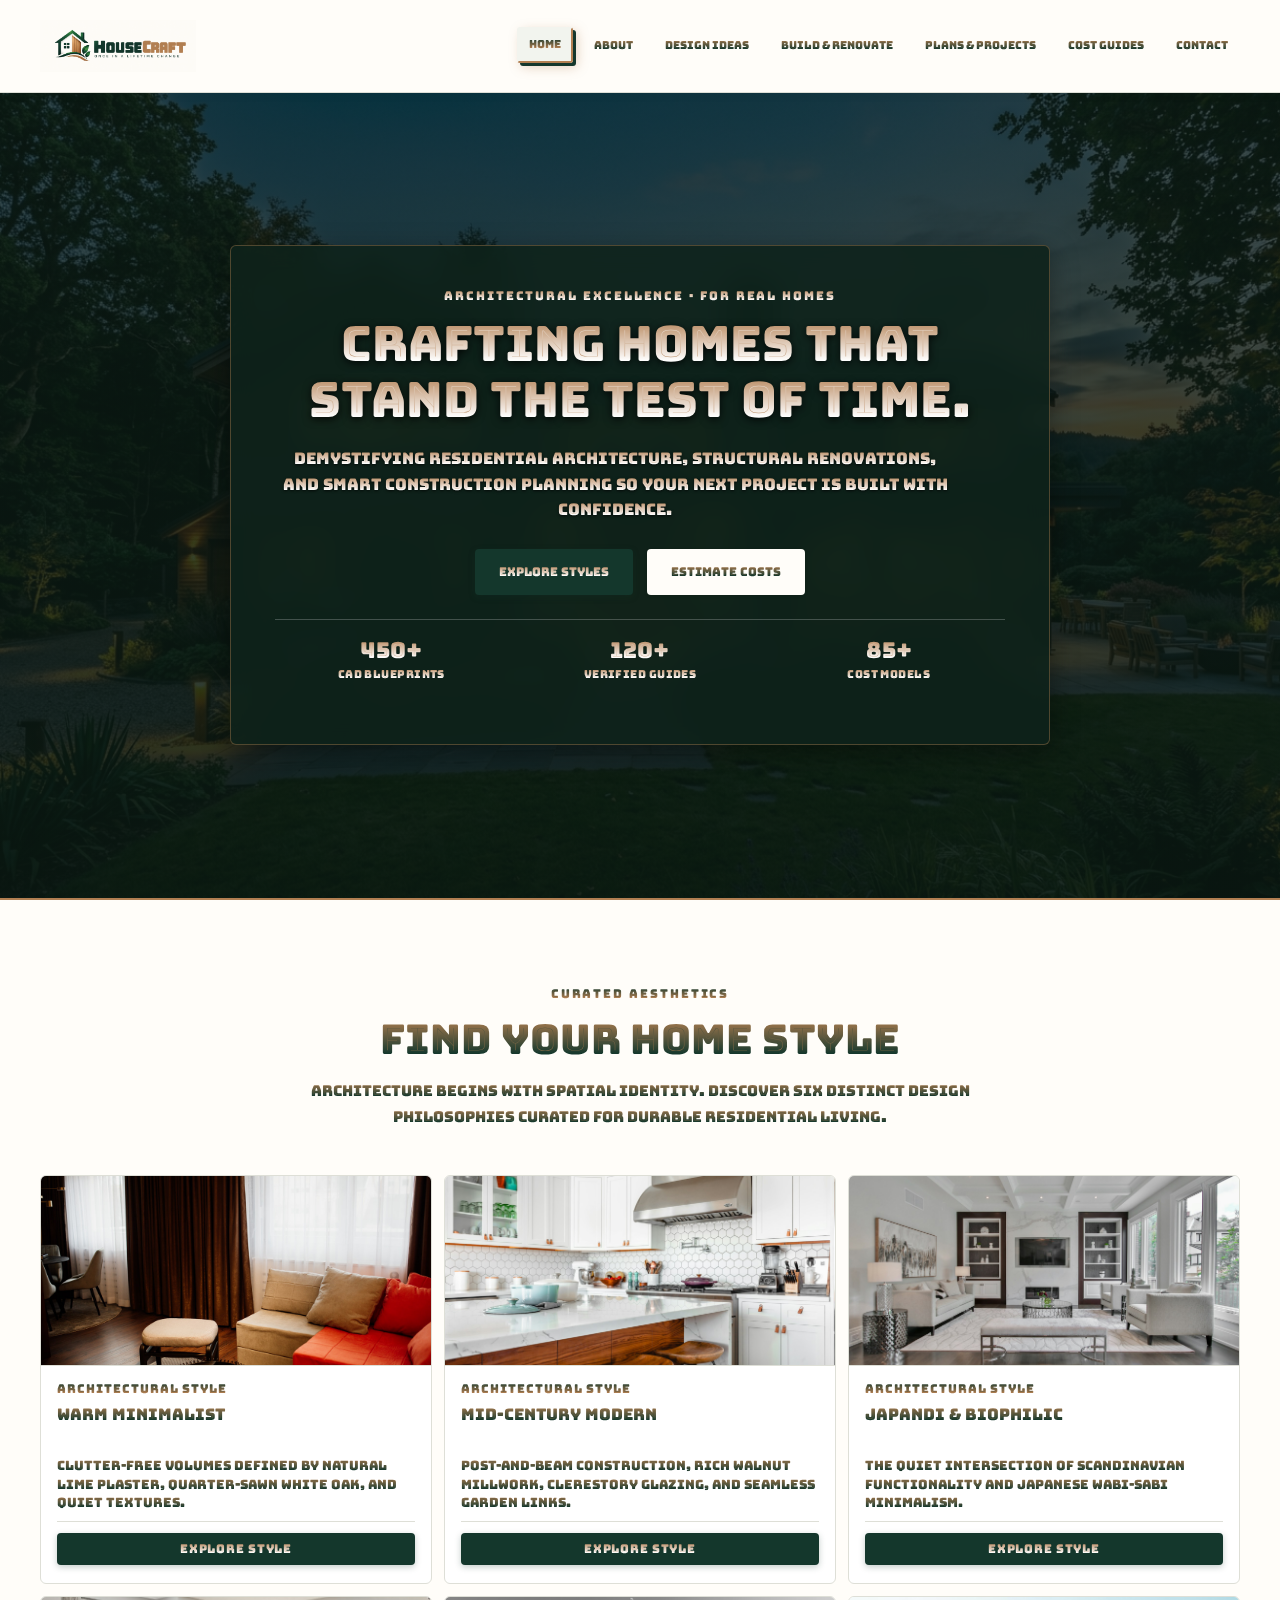
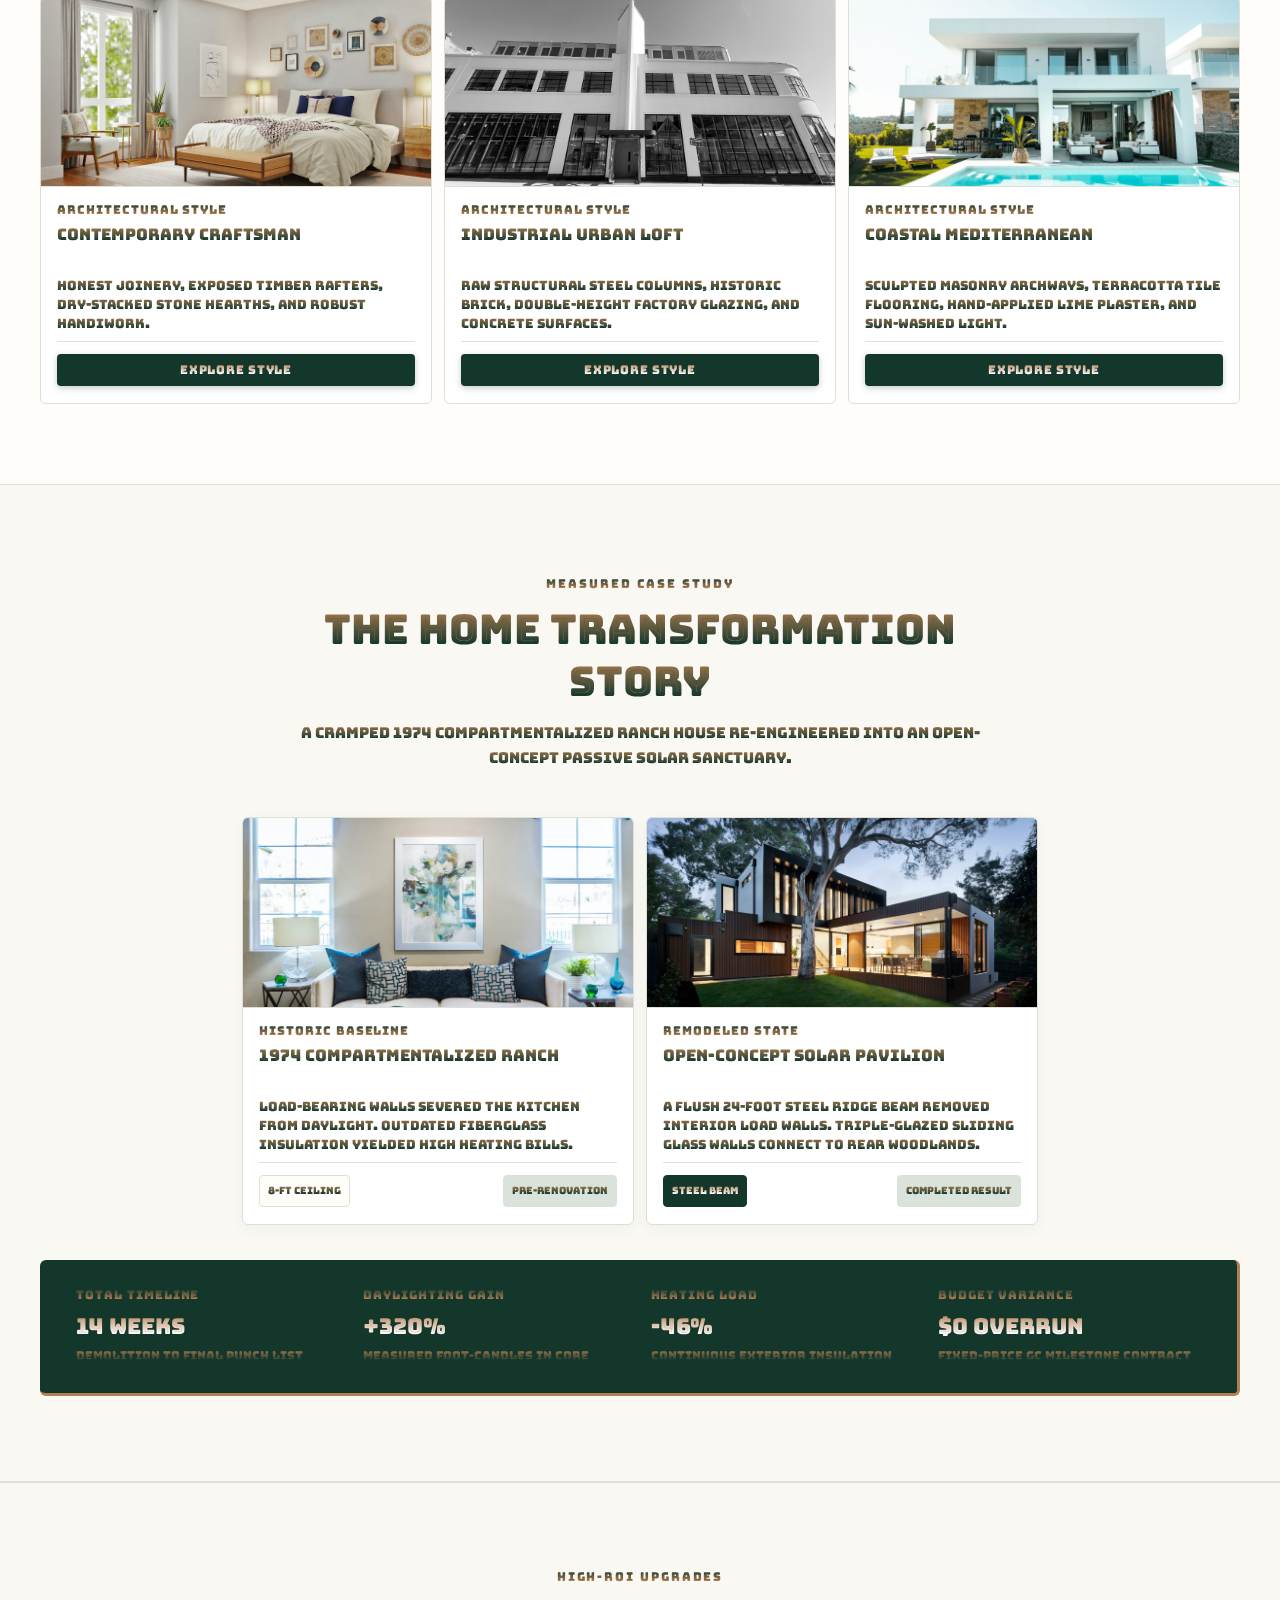
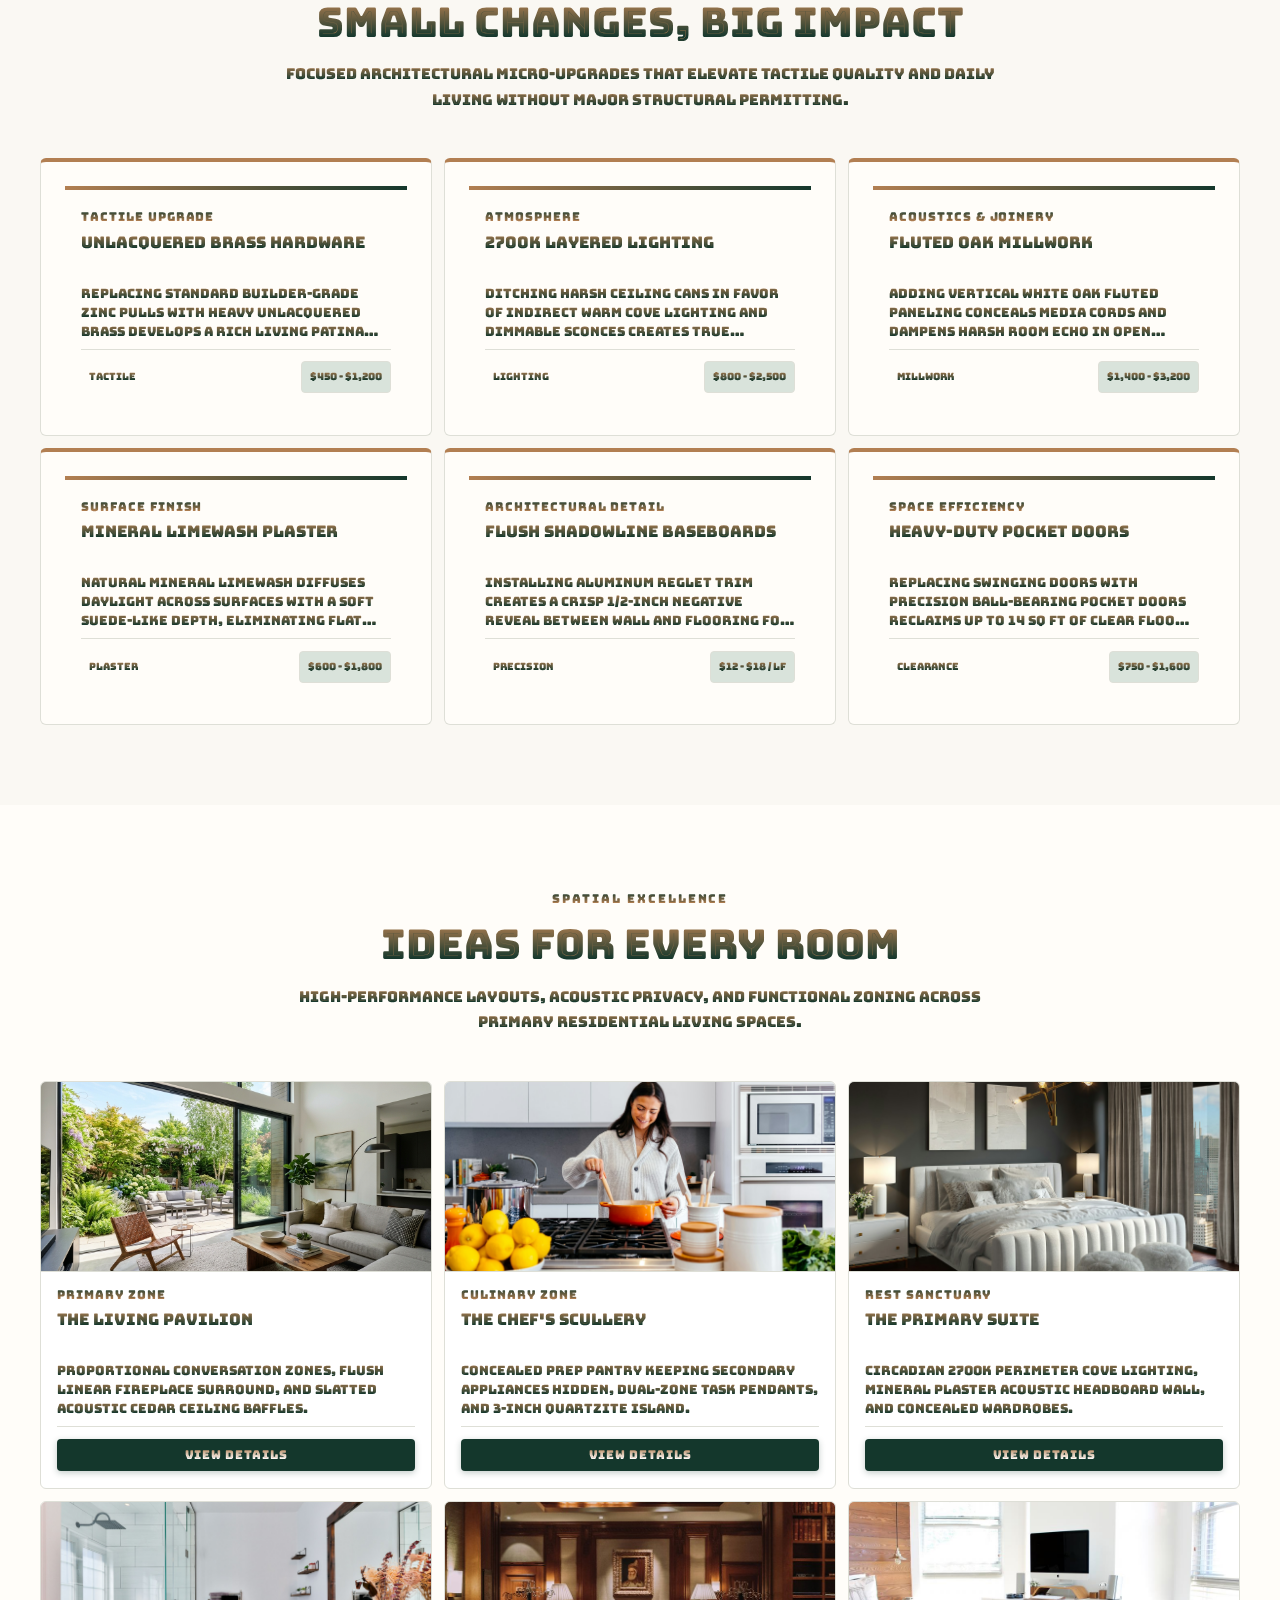
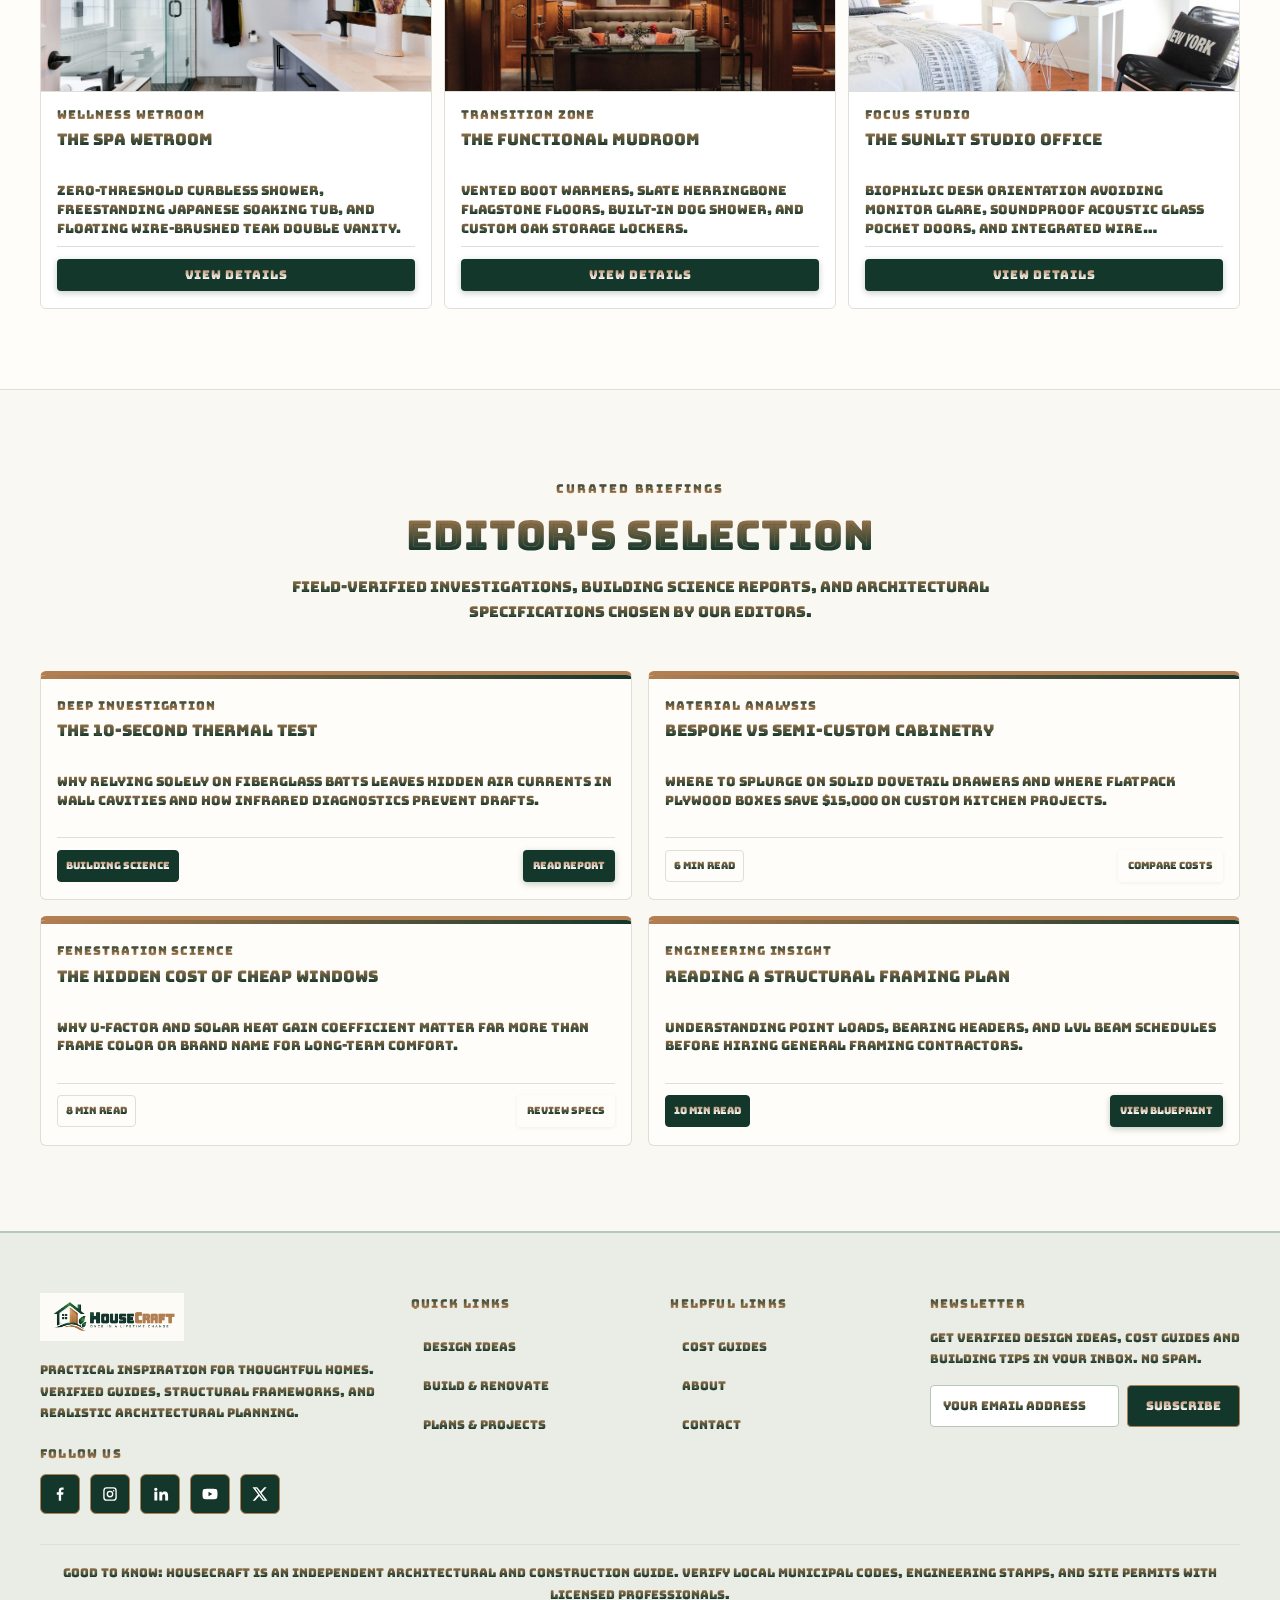
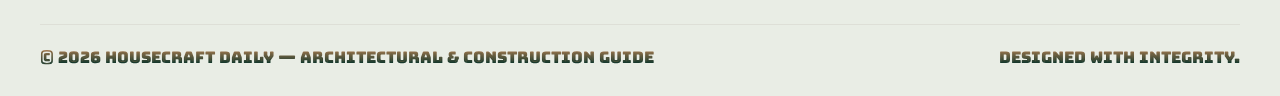
==== commit c05ec70e: "intfix" ====
--- a/index.html
+++ b/index.html
@@ -19,11 +19,11 @@
 <button class="menu-toggle" aria-label="Toggle navigation" aria-expanded="false">☰</button>
 <nav class="main-nav" aria-label="Main navigation">
 <a href="index.html" aria-current="page">Home</a>
+<a href="about.html" >About</a>
 <a href="design-ideas.html" >Design Ideas</a>
 <a href="build-renovate.html" >Build & Renovate</a>
 <a href="plans-projects.html" >Plans & Projects</a>
 <a href="cost-guides.html" >Cost Guides</a>
-<a href="about.html" >About</a>
 <a href="contact.html" >Contact</a>
 </nav>
 </div></header>
@@ -289,7 +289,6 @@
     </div>
   </section>
 
-  <!-- CONTENT SECTION 4: Ideas for Every Room (6 cards: 3 and 3) -->
   <!-- CONTENT SECTION 4: Ideas for Every Room (6 cards: 3 and 3) -->
   <section class="sec-room-ideas">
     <div class="wrap">
@@ -452,17 +451,6 @@
 <a class="social-btn" role="listitem" href="https://x.com/" target="_blank" rel="noopener" aria-label="X (Twitter)" title="X (Twitter)"><svg viewBox="0 0 24 24" aria-hidden="true"><path d="M17.800 3h3.100l-6.800 7.700L22 21h-6.200l-4.900-6.300L5.300 21H2.200l7.300-8.300L2 3h6.300l4.400 5.800L17.800 3zm-1.100 16.200h1.700L7.400 4.700H5.600l11.100 14.500z"/></svg></a>
 </div>
 </div>
-<div class="footer-col footer-links-col">
-<h3>Quick links</h3>
-<div class="footer-links-2col">
-<a href="design-ideas.html">Design Ideas</a>
-<a href="cost-guides.html">Cost Guides</a>
-<a href="build-renovate.html">Build &amp; Renovate</a>
-<a href="about.html">About</a>
-<a href="plans-projects.html">Plans &amp; Projects</a>
-<a href="contact.html">Contact</a>
-</div>
-</div>
 <div class="footer-col footer-newsletter-col">
 <h3>Newsletter</h3>
 <p class="footer-news-text">Get verified design ideas, cost guides and building tips in your inbox. No spam.</p>
@@ -473,6 +461,18 @@
 <span class="newsletter-msg" role="status" aria-live="polite"></span>
 </form>
 </div>
+<div class="footer-col footer-nav-col footer-nav-quick">
+<h3>Quick links</h3>
+<a href="design-ideas.html">Design Ideas</a>
+<a href="build-renovate.html">Build &amp; Renovate</a>
+<a href="plans-projects.html">Plans &amp; Projects</a>
+</div>
+<div class="footer-col footer-nav-col footer-nav-helpful">
+<h3>Helpful links</h3>
+<a href="cost-guides.html">Cost Guides</a>
+<a href="about.html">About</a>
+<a href="contact.html">Contact</a>
+</div>
 </div>
 <div class="wrap footer-note"><strong>Good to know:</strong> HouseCraft is an independent architectural and construction guide. Verify local municipal codes, engineering stamps, and site permits with licensed professionals.</div>
 <div class="wrap footer-bottom">
@@ -480,6 +480,9 @@
 <span>Designed with integrity.</span>
 </div>
 </footer>
+<button id="back-to-top" class="back-to-top" aria-label="Back to top" title="Back to top">
+  <svg viewBox="0 0 24 24" aria-hidden="true"><path d="M12 5l-7 7 1.41 1.41L11 8.83V19h2V8.83l4.59 4.58L19 12z"/></svg>
+</button>
 <script src="assets/site.js"></script>
 </body>
 </html>
--- a/assets/style.css
+++ b/assets/style.css
@@ -58,16 +58,21 @@
 html {
   scroll-behavior: smooth;
   font-size: 16px;
+  overflow-x: hidden;
+  max-width: 100%;
 }
 
 body {
   margin: 0;
+  padding-top: 92px;
   background: var(--paper);
   color: var(--text-body);
   font-family: 'Bungee Spice', cursive;
   font-palette: --logo-palette;
   font-size: 16px;
   line-height: 1.6;
+  overflow-x: hidden;
+  max-width: 100%;
 }
 
 /* ==========================================================================
@@ -142,9 +147,13 @@
 .site-header {
   background: var(--paper);
   border-bottom: 1px solid var(--line);
-  position: sticky;
+  position: fixed;
   top: 0;
-  z-index: 100;
+  left: 0;
+  right: 0;
+  width: 100%;
+  z-index: 1000;
+  box-shadow: 0 2px 10px rgba(20, 55, 44, 0.05);
 }
 
 .header-inner {
@@ -152,7 +161,8 @@
   align-items: center;
   justify-content: space-between;
   min-height: 92px;
-  gap: 24px;
+  gap: 20px;
+  position: relative;
 }
 
 .brand {
@@ -165,9 +175,9 @@
 }
 
 .brand-logo {
-  height: 54px;
+  height: 52px;
   width: auto;
-  max-width: 240px;
+  max-width: 220px;
   object-fit: contain;
   display: block;
 }
@@ -175,21 +185,18 @@
 .main-nav {
   display: flex;
   align-items: center;
-  gap: 12px;
+  gap: clamp(4px, 0.7vw, 8px);
 }
 
 .main-nav a {
-  font-size: 12px;
+  font-size: 11px;
   font-weight: 700;
   color: var(--muted);
   white-space: nowrap;
-  padding: 8px 12px;
+  padding: 7px clamp(6px, 0.8vw, 10px);
   border-radius: 3px;
   text-decoration: none;
-  border-top: 2px solid transparent;
-  border-left: 2px solid transparent;
-  border-right: 2px solid transparent;
-  border-bottom: 2px solid transparent;
+  border: 2px solid transparent;
   transition: all .2s ease;
 }
 
@@ -1131,18 +1138,29 @@
 }
 
 .colour-room-grid {
-  display: grid;
-  grid-template-columns: repeat(3, 1fr);
-  gap: 28px;
+  display: flex !important;
+  flex-wrap: wrap !important;
+  justify-content: center !important;
+  gap: 12px !important;
 }
 
 .colour-palette-card {
-  background: #ffffff;
-  border: 1px solid var(--line);
-  border-radius: 6px;
-  padding: 24px;
-  display: flex;
-  flex-direction: column;
+  background: #ffffff !important;
+  border: 1px solid var(--line) !important;
+  border-radius: 6px !important;
+  padding: 20px 18px !important;
+  display: flex !important;
+  flex-direction: column !important;
+  box-sizing: border-box !important;
+  transition: all .25s ease !important;
+  overflow: hidden !important;
+}
+
+.colour-palette-card:hover {
+  transform: translateY(-4px) !important;
+  border-right: 2px solid var(--ochre) !important;
+  border-bottom: 2px solid var(--ochre) !important;
+  box-shadow: 0 10px 22px rgba(20, 55, 44, 0.12) !important;
 }
 
 .colour-palette-card h3 {
@@ -1158,43 +1176,69 @@
 }
 
 .chips-row {
-  display: grid;
-  grid-template-columns: repeat(4, 1fr);
-  gap: 8px;
-  margin-bottom: 16px;
+  display: grid !important;
+  grid-template-columns: repeat(4, minmax(0, 1fr)) !important;
+  gap: 6px !important;
+  margin-bottom: 14px !important;
+  width: 100% !important;
+  box-sizing: border-box !important;
+  overflow: hidden !important;
 }
 
 .colour-chip {
-  height: 60px;
-  border-radius: 4px;
-  border: 1px solid rgba(0, 0, 0, 0.15);
-  display: flex;
-  align-items: flex-end;
-  padding: 4px;
-  font-size: 12px;
-  font-weight: 700;
+  height: 52px !important;
+  border-radius: 4px !important;
+  border: 1px solid rgba(0, 0, 0, 0.15) !important;
+  display: flex !important;
+  flex-direction: column !important;
+  justify-content: flex-end !important;
+  align-items: stretch !important;
+  padding: 3px !important;
+  min-width: 0 !important;
+  width: 100% !important;
+  box-sizing: border-box !important;
+  overflow: hidden !important;
 }
 
 .colour-chip span {
-  background: rgba(14, 35, 27, 0.88);
-  color: #ffffff;
-  padding: 2px 6px;
-  border-radius: 3px;
-  font-size: 12px;
-  letter-spacing: .04em;
-  display: inline-block;
-  box-shadow: 0 1px 3px rgba(0, 0, 0, 0.4);
+  background: rgba(14, 35, 27, 0.90) !important;
+  color: #ffffff !important;
+  padding: 2px 2px !important;
+  border-radius: 3px !important;
+  font-size: 10px !important;
+  letter-spacing: 0 !important;
+  display: block !important;
+  text-align: center !important;
+  white-space: nowrap !important;
+  overflow: hidden !important;
+  text-overflow: ellipsis !important;
+  width: 100% !important;
+  max-width: 100% !important;
+  box-sizing: border-box !important;
+  box-shadow: 0 1px 3px rgba(0, 0, 0, 0.4) !important;
 }
 
 .orientation-tag {
-  background: var(--sage);
-  color: var(--ink);
-  padding: 8px 12px;
-  border-radius: 4px;
-  font-size: 12px;
-  font-weight: 700;
-  border-left: 3px solid var(--ochre);
-  margin-top: auto;
+  background: var(--sage) !important;
+  color: var(--ink) !important;
+  padding: 0 12px !important;
+  border-radius: 4px !important;
+  font-size: 11px !important;
+  font-weight: 700 !important;
+  border: 1px solid var(--line) !important;
+  border-left: 4px solid var(--ochre) !important;
+  margin-top: auto !important;
+  height: 34px !important;
+  min-height: 34px !important;
+  max-height: 34px !important;
+  display: inline-flex !important;
+  align-items: center !important;
+  justify-content: center !important;
+  text-align: center !important;
+  width: 100% !important;
+  box-sizing: border-box !important;
+  letter-spacing: .06em !important;
+  text-transform: uppercase !important;
 }
 
 /* SECTION 3: Material & Texture Library */
@@ -1356,29 +1400,36 @@
 
 .moodboard-studio {
   display: grid;
-  grid-template-columns: 1fr 1.3fr;
+  grid-template-columns: 1fr 1.25fr;
   gap: 32px;
+  align-items: stretch;
 }
 
 .moodboard-controls {
   background: #ffffff;
   border: 1px solid var(--line);
   border-radius: 6px;
-  padding: 28px;
+  padding: clamp(20px, 3vw, 28px);
+  box-sizing: border-box;
 }
 
 .moodboard-controls h3 {
   font-size: 18px;
-  margin: 0 0 16px;
+  margin: 0 0 18px;
+  color: var(--ink);
 }
 
 .swatch-group {
   margin-bottom: 20px;
 }
 
+.swatch-group:last-child {
+  margin-bottom: 0;
+}
+
 .swatch-group label {
   display: block;
-  font-size: 12px;
+  font-size: 11px;
   font-weight: 700;
   color: var(--ink);
   margin-bottom: 8px;
@@ -1389,10 +1440,13 @@
   display: flex;
   flex-wrap: wrap;
   gap: 8px;
+  width: 100%;
 }
 
 .swatch-btn {
-  padding: 7px 12px;
+  flex: 1 1 calc(50% - 8px);
+  min-width: 120px;
+  padding: 8px 12px;
   font-size: 12px;
   font-weight: 700;
   border: 1px solid var(--line);
@@ -1401,6 +1455,12 @@
   cursor: pointer;
   color: var(--ink);
   transition: all .2s ease;
+  text-align: center;
+  display: inline-flex;
+  align-items: center;
+  justify-content: center;
+  min-height: 38px;
+  box-sizing: border-box;
 }
 
 .swatch-btn.active,
@@ -1414,45 +1474,74 @@
   background: var(--cream);
   border: 2px dashed var(--line);
   border-radius: 6px;
-  padding: 28px;
+  padding: clamp(20px, 3vw, 28px);
   display: flex;
   flex-direction: column;
   justify-content: space-between;
+  box-sizing: border-box;
 }
 
 .canvas-preview-grid {
   display: grid;
   grid-template-columns: repeat(2, 1fr);
-  gap: 16px;
+  gap: 14px;
   margin-bottom: 20px;
+  width: 100%;
+  box-sizing: border-box;
 }
 
 .canvas-card {
   background: #ffffff;
   border: 1px solid var(--line);
   border-radius: 4px;
-  padding: 16px;
+  padding: 14px 12px;
   text-align: center;
+  display: flex;
+  flex-direction: column;
+  justify-content: center;
+  align-items: center;
+  min-width: 0;
+  overflow: hidden;
+  box-sizing: border-box;
 }
 
 .canvas-card-label {
-  font-size: 12px;
+  font-size: 11px;
   color: var(--muted);
   font-weight: 700;
+  letter-spacing: .06em;
   margin-bottom: 6px;
 }
 
 .canvas-card-val {
-  font-size: 14px;
+  font-size: 13px;
   color: var(--ink);
   font-weight: 700;
-}
-
-.canvas-color-sample {
-  height: 48px;
-  border-radius: 4px;
-  margin: 8px 0;
-  border: 1px solid rgba(0,0,0,0.1);
+  word-break: break-word;
+  line-height: 1.35;
+}
+
+
+.moodboard-actions {
+  display: flex;
+  flex-wrap: wrap;
+  gap: 12px;
+  align-items: center;
+  margin-top: 24px;
+  width: 100%;
+}
+
+.moodboard-btn {
+  flex: 1 1 200px;
+  min-height: 42px;
+  padding: 10px 18px;
+  display: inline-flex;
+  align-items: center;
+  justify-content: center;
+  text-align: center;
+  box-sizing: border-box;
+  font-size: 13px;
+  font-weight: 700;
 }
 
 /* ==========================================================================
@@ -1529,7 +1618,7 @@
   background: #ffffff;
   border: 1px solid var(--line);
   border-radius: 6px;
-  padding: 24px;
+  padding: 0;
   display: flex;
   flex-direction: column;
   transition: all .25s ease;
@@ -1547,7 +1636,7 @@
   font-weight: 700;
   padding: 4px 10px;
   border-radius: 3px;
-  margin-bottom: 12px;
+  margin: 0;
   width: fit-content;
 }
 
@@ -2036,50 +2125,70 @@
 }
 
 .plot-split {
-  display: grid;
-  grid-template-columns: 1.2fr 1fr;
-  gap: 36px;
-  align-items: center;
+  display: grid !important;
+  grid-template-columns: 1.15fr 1fr !important;
+  gap: clamp(20px, 3.5vw, 36px) !important;
+  align-items: stretch !important;
+  width: 100% !important;
 }
 
 .plot-diagram-box {
-  background: #ffffff;
-  border: 1px solid var(--line);
-  border-radius: 6px;
-  padding: 24px;
-  box-shadow: 0 6px 18px rgba(0,0,0,0.06);
+  background: #ffffff !important;
+  border: 1px solid var(--line) !important;
+  border-radius: 6px !important;
+  padding: 0 !important;
+  box-shadow: 0 6px 18px rgba(0,0,0,0.06) !important;
+  position: relative !important;
+  min-height: 420px !important;
+  overflow: hidden !important;
+  display: flex !important;
 }
 
 .plot-diagram-box img {
-  width: 100%;
-  height: 260px;
-  object-fit: contain;
+  width: 100% !important;
+  height: 100% !important;
+  object-fit: cover !important;
+  display: block !important;
 }
 
 .plot-criteria-list {
-  display: flex;
-  flex-direction: column;
-  gap: 16px;
+  display: flex !important;
+  flex-direction: column !important;
+  gap: 14px !important;
+  justify-content: space-between !important;
 }
 
 .plot-criterion {
-  background: #ffffff;
-  border: 1px solid var(--line);
-  border-radius: 6px;
-  padding: 16px 20px;
-  border-left: 4px solid var(--ochre);
+  background: #ffffff !important;
+  border: 1px solid var(--line) !important;
+  border-radius: 6px !important;
+  padding: clamp(12px, 1.8vw, 16px) clamp(14px, 2vw, 20px) !important;
+  border-left: 4px solid var(--ochre) !important;
+  box-sizing: border-box !important;
 }
 
 .plot-criterion h4 {
-  font-size: 15px;
-  margin: 0 0 4px;
+  font-size: clamp(13.5px, 1.4vw, 15px) !important;
+  margin: 0 0 4px !important;
+  color: var(--ink) !important;
 }
 
 .plot-criterion p {
-  font-size: 12px;
-  color: var(--text-muted);
-  line-height: 1.5;
-  margin: 0;
+  font-size: clamp(11.5px, 1.1vw, 12.5px) !important;
+  color: var(--text-muted) !important;
+  line-height: 1.5 !important;
+  margin: 0 !important;
+}
+
+@media (max-width: 900px) {
+  .plot-split {
+    grid-template-columns: 1fr !important;
+    gap: 24px !important;
+  }
+  .plot-diagram-box {
+    min-height: 0 !important;
+    height: clamp(240px, 48vw, 340px) !important;
+  }
 }
 
 /* SECTION 4: Project Case Files */
@@ -2273,26 +2382,38 @@
   background: #ffffff;
   border: 1px solid var(--line);
   border-radius: 6px;
-  padding: 28px;
+  padding: clamp(16px, 3.5vw, 28px);
   margin-bottom: 35px;
+  box-shadow: 0 4px 16px rgba(20, 55, 44, 0.05);
 }
 
 .budget-bar-track {
-  height: 28px;
-  border-radius: 4px;
+  height: 22px;
+  border-radius: 6px;
   display: flex;
   overflow: hidden;
-  margin-bottom: 16px;
+  margin-bottom: 20px;
+  background: var(--paper);
+  border: 1px solid var(--line);
+  width: 100%;
+  box-sizing: border-box;
+  box-shadow: inset 0 1px 3px rgba(0, 0, 0, 0.06);
 }
 
 .budget-seg {
   height: 100%;
-  display: flex;
-  align-items: center;
-  justify-content: center;
-  font-size: 12px;
-  font-weight: 700;
-  color: #ffffff;
+  position: relative;
+  transition: opacity .2s ease, filter .2s ease;
+  cursor: default;
+}
+
+.budget-seg:hover {
+  opacity: 0.92;
+  filter: brightness(1.08);
+}
+
+.budget-seg span {
+  display: none !important;
 }
 
 .seg-1 { background: #14372c; }
@@ -2301,6 +2422,94 @@
 .seg-4 { background: #4d675e; }
 .seg-5 { background: #8e623b; }
 .seg-6 { background: #6b867c; }
+
+/* Budget Bar Legend - Modern Unified Key */
+.budget-bar-legend {
+  display: grid;
+  grid-template-columns: repeat(6, 1fr);
+  gap: 14px;
+  padding-top: 4px;
+  width: 100%;
+  align-items: center;
+}
+
+.legend-item {
+  display: inline-flex;
+  align-items: center;
+  gap: 8px;
+  font-size: 12.5px;
+  color: var(--ink);
+  white-space: nowrap;
+  line-height: 1.3;
+  min-width: 0;
+}
+
+.legend-dot {
+  width: 10px;
+  height: 10px;
+  border-radius: 3px;
+  flex-shrink: 0;
+  box-shadow: 0 1px 2px rgba(0, 0, 0, 0.18);
+}
+
+.seg-1-dot { background: #14372c; }
+.seg-2-dot { background: #1e4d3e; }
+.seg-3-dot { background: #b27f52; }
+.seg-4-dot { background: #4d675e; }
+.seg-5-dot { background: #8e623b; }
+.seg-6-dot { background: #6b867c; }
+
+.legend-pct {
+  font-weight: 700;
+  color: var(--ink);
+  font-size: 12.5px;
+  margin-right: 2px;
+}
+
+.legend-label {
+  color: var(--text-muted);
+  font-size: 12px;
+}
+
+@media (max-width: 900px) {
+  .budget-bar-legend {
+    grid-template-columns: repeat(3, 1fr) !important;
+    gap: 12px 18px !important;
+  }
+  .legend-item {
+    font-size: 12px !important;
+    gap: 7px !important;
+  }
+}
+
+@media (max-width: 640px) {
+  .budget-bar-wrap {
+    padding: 18px 16px !important;
+    margin-bottom: 26px !important;
+  }
+  .budget-bar-track {
+    height: 18px !important;
+    margin-bottom: 16px !important;
+  }
+  .budget-bar-legend {
+    grid-template-columns: repeat(2, minmax(0, 1fr)) !important;
+    gap: 10px 14px !important;
+  }
+  .legend-item {
+    font-size: 11px !important;
+    gap: 6px !important;
+    min-width: 0 !important;
+  }
+  .legend-pct {
+    font-size: 11px !important;
+  }
+  .legend-label {
+    font-size: 11px !important;
+    white-space: nowrap !important;
+    overflow: hidden !important;
+    text-overflow: ellipsis !important;
+  }
+}
 
 .budget-cards-grid {
   display: grid;
@@ -2430,26 +2639,31 @@
 .calc-container {
   display: grid;
   grid-template-columns: 1.1fr 1fr;
-  gap: 36px;
+  gap: clamp(20px, 3.5vw, 36px);
+  width: 100%;
+  box-sizing: border-box;
 }
 
 .calc-inputs-box {
   background: #ffffff;
   border: 1px solid var(--line);
   border-radius: 6px;
-  padding: 32px;
+  padding: clamp(18px, 3.5vw, 32px);
+  box-sizing: border-box;
+  box-shadow: 0 4px 16px rgba(20, 55, 44, 0.05);
 }
 
 .calc-group {
-  margin-bottom: 22px;
+  margin-bottom: 20px;
 }
 
 .calc-group label {
   display: block;
-  font-size: 13px;
+  font-size: 12.5px;
   font-weight: 700;
   margin-bottom: 8px;
   color: var(--ink);
+  letter-spacing: .03em;
 }
 
 .calc-group input[type="number"],
@@ -2461,64 +2675,119 @@
   font-size: 14px;
   color: var(--ink);
   background: var(--paper);
+  box-sizing: border-box;
 }
 
 .calc-results-box {
   background: var(--ink);
   color: #ffffff;
   border-radius: 6px;
-  padding: 32px;
+  padding: clamp(20px, 4vw, 32px);
   border-right: 3px solid var(--ochre);
   border-bottom: 3px solid var(--ochre);
   display: flex;
   flex-direction: column;
   justify-content: space-between;
+  box-sizing: border-box;
+  box-shadow: 0 6px 20px rgba(20, 55, 44, 0.12);
 }
 
 .calc-results-box h3 {
   color: var(--ochre);
   font-palette: --logo-palette-ochre;
-  font-size: 18px;
-  margin: 0 0 16px;
+  font-size: clamp(16px, 2.5vw, 20px);
+  margin: 0 0 14px;
 }
 
 .calc-total-wrap {
-  margin-bottom: 24px;
+  margin-bottom: 22px;
 }
 
 .calc-total-label {
-  font-size: 12px;
+  font-size: 11px;
   color: var(--sage);
   text-transform: uppercase;
-  letter-spacing: .1em;
+  letter-spacing: .08em;
+  display: block;
+  margin-bottom: 6px;
 }
 
 .calc-total-val {
-  font-size: 38px;
+  font-size: clamp(26px, 5.5vw, 38px);
   color: #ffffff;
   font-family: var(--serif);
   font-palette: --logo-palette-light;
   display: block;
+  line-height: 1.15;
+  white-space: nowrap;
+  overflow: hidden;
+  text-overflow: ellipsis;
 }
 
 .calc-sub-grid {
   display: grid;
-  grid-template-columns: repeat(3, 1fr);
-  gap: 16px;
+  grid-template-columns: repeat(3, minmax(0, 1fr));
+  gap: 14px;
   border-top: 1px solid rgba(255, 255, 255, 0.15);
-  padding-top: 20px;
+  padding-top: 18px;
+  width: 100%;
+  box-sizing: border-box;
 }
 
 .calc-sub-item span {
-  font-size: 12px;
+  font-size: 11.5px;
   color: var(--sage);
   display: block;
   margin-bottom: 4px;
+  line-height: 1.25;
 }
 
 .calc-sub-item strong {
-  font-size: 18px;
+  font-size: clamp(14px, 2.2vw, 18px);
   color: #ffffff;
+  display: block;
+  white-space: nowrap;
+}
+
+@media (max-width: 900px) {
+  .calc-container {
+    grid-template-columns: 1fr;
+    gap: 24px;
+  }
+}
+
+@media (max-width: 640px) {
+  .calc-sub-grid {
+    grid-template-columns: 1fr;
+    gap: 8px;
+  }
+  .calc-sub-item {
+    display: flex;
+    justify-content: space-between;
+    align-items: center;
+    padding: 8px 0;
+    border-bottom: 1px dashed rgba(255, 255, 255, 0.14);
+  }
+  .calc-sub-item:last-child {
+    border-bottom: none;
+  }
+  .calc-sub-item span {
+    margin-bottom: 0;
+    font-size: 12.5px;
+  }
+  .calc-sub-item strong {
+    font-size: 14.5px;
+  }
+  .calc-results-footer {
+    flex-direction: column !important;
+    align-items: stretch !important;
+    gap: 12px !important;
+  }
+  .calc-results-footer .button {
+    width: 100% !important;
+    text-align: center !important;
+    justify-content: center !important;
+  }
 }
 
 /* SECTION 5: Hidden Costs & Contingency */
@@ -3052,10 +3321,29 @@
 
 .footer-grid {
   display: grid;
-  grid-template-columns: 1.3fr 1.2fr 1.3fr;
-  gap: 48px;
+  grid-template-columns: 1.35fr 0.9fr 0.9fr 1.25fr;
+  grid-template-areas: "brand quicklinks helpful newsletter";
+  gap: 36px;
   padding-bottom: 30px;
   align-items: start;
+}
+
+.footer-brand-col {
+  grid-area: brand;
+}
+
+.footer-newsletter-col {
+  grid-area: newsletter;
+}
+
+.footer-nav-quick,
+.footer-links-col .footer-nav-col:first-child {
+  grid-area: quicklinks;
+}
+
+.footer-nav-helpful,
+.footer-links-col .footer-nav-col:last-child {
+  grid-area: helpful;
 }
 
 .footer-col {
@@ -3072,7 +3360,7 @@
   font-size: 12px;
   line-height: 1.8;
   color: var(--muted);
-  max-width: 320px;
+  max-width: 440px;
   margin: 12px 0 0;
 }
 
@@ -3090,12 +3378,31 @@
   margin-bottom: 12px;
 }
 
+.footer-links-col {
+  display: contents;
+}
+
+.footer-nav-col {
+  display: flex;
+  flex-direction: column;
+}
+
+.footer-nav-col h3 {
+  margin: 4px 0 16px;
+  font-size: 12px;
+  letter-spacing: .1em;
+  text-transform: uppercase;
+  color: var(--ochre);
+  font-palette: --logo-palette-ochre;
+}
+
 .footer-links-2col {
   display: grid;
   grid-template-columns: 1fr 1fr;
   gap: 4px 20px;
 }
 
+.footer-grid .footer-nav-col a,
 .footer-grid .footer-links-2col a {
   display: block;
   font-size: 12px;
@@ -3108,6 +3415,7 @@
   width: fit-content;
 }
 
+.footer-grid .footer-nav-col a:hover,
 .footer-grid .footer-links-2col a:hover {
   color: var(--ochre);
   background: rgba(255, 255, 255, 0.6);
@@ -3295,25 +3603,59 @@
 }
 
 .tier-trade-block {
-  background: #ffffff;
-  border: 1px solid var(--line);
-  border-radius: 6px;
-  padding: 26px;
-  box-shadow: 0 4px 16px rgba(0,0,0,0.04);
+  background: #ffffff !important;
+  border: 1px solid var(--line) !important;
+  border-radius: 6px !important;
+  padding: clamp(16px, 3.5vw, 26px) !important;
+  box-shadow: 0 4px 16px rgba(0,0,0,0.04) !important;
+  box-sizing: border-box !important;
 }
 
 .tier-trade-header {
-  display: flex;
-  justify-content: space-between;
-  align-items: baseline;
-  margin-bottom: 20px;
-  border-bottom: 2px solid var(--ochre);
-  padding-bottom: 10px;
+  display: flex !important;
+  justify-content: space-between !important;
+  align-items: center !important;
+  flex-wrap: wrap !important;
+  gap: 10px 16px !important;
+  margin-bottom: 20px !important;
+  border-bottom: 2px solid var(--ochre) !important;
+  padding-bottom: 12px !important;
 }
 
 .tier-trade-header h3 {
-  margin: 0;
-  font-size: 18px;
+  margin: 0 !important;
+  font-size: clamp(15.5px, 3.5vw, 20px) !important;
+  line-height: 1.3 !important;
+  color: var(--ink) !important;
+}
+
+.tier-trade-header .badge-pill,
+.tier-trade-header .trade-badge {
+  flex-shrink: 0 !important;
+  width: auto !important;
+  max-width: 100% !important;
+  padding: 0 14px !important;
+  height: 32px !important;
+  line-height: 32px !important;
+  font-size: 11px !important;
+  letter-spacing: .06em !important;
+  white-space: nowrap !important;
+  display: inline-flex !important;
+  align-items: center !important;
+  justify-content: center !important;
+  box-sizing: border-box !important;
+}
+
+@media (max-width: 640px) {
+  .tier-trade-header {
+    flex-direction: column !important;
+    align-items: flex-start !important;
+    gap: 8px !important;
+  }
+  .tier-trade-header .badge-pill,
+  .tier-trade-header .trade-badge {
+    align-self: flex-start !important;
+  }
 }
 
 .tier-cards-row {
@@ -3458,73 +3800,104 @@
   color: var(--ink);
 }
 
-/* Contractor Safety Feature Cards */
-.contractor-feature-grid {
-  display: grid;
-  grid-template-columns: 1.1fr 1fr;
-  gap: 32px;
-  align-items: center;
+/* Contractor Safety Feature Cards (Working With Contractors) */
+.contractor-feature-grid,
+.vetting-split {
+  display: grid !important;
+  grid-template-columns: 1fr 1.15fr !important;
+  gap: clamp(24px, 3.5vw, 40px) !important;
+  align-items: stretch !important;
+  width: 100% !important;
 }
 
 .contractor-photo-card {
-  border-radius: 6px;
-  overflow: hidden;
-  position: relative;
-  box-shadow: 0 8px 24px rgba(0,0,0,0.1);
-  height: 360px;
+  border-radius: 6px !important;
+  overflow: hidden !important;
+  position: relative !important;
+  box-shadow: 0 8px 24px rgba(20, 55, 44, 0.12) !important;
+  border: 1px solid var(--line) !important;
+  min-height: 420px !important;
+  height: 100% !important;
+  background: var(--ink) !important;
+  display: flex !important;
 }
 
 .contractor-photo-card img {
-  width: 100%;
-  height: 100%;
-  object-fit: cover;
+  position: absolute !important;
+  inset: 0 !important;
+  width: 100% !important;
+  height: 100% !important;
+  object-fit: cover !important;
+  display: block !important;
 }
 
 .contractor-badge-pill {
-  position: absolute;
-  bottom: 18px;
-  left: 18px;
-  background: rgba(20, 55, 44, 0.94);
-  color: #ffffff;
-  padding: 8px 16px;
-  border-radius: 4px;
-  font-size: 12px;
-  font-weight: 700;
-  border: 1px solid var(--ochre);
+  position: absolute !important;
+  bottom: 18px !important;
+  left: 18px !important;
+  right: auto !important;
+  max-width: calc(100% - 36px) !important;
+  background: rgba(20, 55, 44, 0.94) !important;
+  color: #ffffff !important;
+  font-palette: --logo-palette-light !important;
+  padding: 8px 14px !important;
+  border-radius: 4px !important;
+  font-size: 11px !important;
+  font-weight: 700 !important;
+  letter-spacing: .04em !important;
+  border: 1px solid var(--ochre) !important;
+  box-shadow: 0 4px 14px rgba(0, 0, 0, 0.3) !important;
+  white-space: nowrap !important;
+  overflow: hidden !important;
+  text-overflow: ellipsis !important;
+  z-index: 2 !important;
+  box-sizing: border-box !important;
 }
 
 .contract-models-list {
-  display: flex;
-  flex-direction: column;
-  gap: 16px;
+  display: flex !important;
+  flex-direction: column !important;
+  gap: 14px !important;
+  justify-content: space-between !important;
+  height: 100% !important;
+  width: 100% !important;
 }
 
 .contract-model-card {
-  background: #ffffff;
-  border: 1px solid var(--line);
-  border-radius: 6px;
-  padding: 20px;
-  border-left: 4px solid var(--ink);
-  transition: all .2s ease;
+  background: #ffffff !important;
+  border: 1px solid var(--line) !important;
+  border-radius: 6px !important;
+  padding: clamp(16px, 2vw, 22px) 20px !important;
+  border-left: 4px solid var(--ink) !important;
+  transition: transform .2s ease, box-shadow .2s ease, border-color .2s ease !important;
+  display: flex !important;
+  flex-direction: column !important;
+  justify-content: center !important;
+  flex: 1 1 auto !important;
+  box-sizing: border-box !important;
 }
 
 .contract-model-card:hover {
-  border-left-color: var(--ochre);
-  border-right: 2px solid var(--ochre);
-  border-bottom: 2px solid var(--ochre);
-  box-shadow: 0 6px 18px rgba(0,0,0,0.06);
+  border-left-color: var(--ochre) !important;
+  border-right: 2px solid var(--ochre) !important;
+  border-bottom: 2px solid var(--ochre) !important;
+  box-shadow: 0 6px 18px rgba(20, 55, 44, 0.08) !important;
+  transform: translateY(-2px) !important;
 }
 
 .contract-model-card h4 {
-  font-size: 15px;
-  margin: 0 0 6px;
+  font-size: clamp(14px, 1.4vw, 16px) !important;
+  line-height: 1.3 !important;
+  margin: 0 0 8px !important;
+  color: var(--ink) !important;
+  font-palette: --logo-palette !important;
 }
 
 .contract-model-card p {
-  font-size: 12px;
-  color: var(--text-muted);
-  line-height: 1.5;
-  margin: 0;
+  font-size: 12.5px !important;
+  color: var(--text-muted) !important;
+  line-height: 1.55 !important;
+  margin: 0 !important;
 }
 
 /* ==========================================================================
@@ -3566,6 +3939,7 @@
   .moodboard-studio,
   .build-hero-split,
   .behind-walls-layout,
+  .contractor-feature-grid,
   .vetting-split,
   .drafting-hero-grid,
   .plot-split,
@@ -3587,15 +3961,21 @@
     grid-template-columns: repeat(2, 1fr);
   }
 
+  body {
+    padding-top: 76px;
+  }
+
   .footer-grid {
-    grid-template-columns: 1fr 1fr;
-    gap: 30px;
-  }
-}
-
-@media (max-width: 820px) {
+    grid-template-columns: 1fr 1fr !important;
+    grid-template-areas:
+      "brand      newsletter"
+      "quicklinks helpful" !important;
+    gap: 32px 40px !important;
+    align-items: start !important;
+  }
   .header-inner {
     min-height: 76px;
+    position: relative;
   }
   .menu-toggle {
     display: block;
@@ -3612,6 +3992,8 @@
     flex-direction: column;
     align-items: stretch;
     gap: 6px;
+    box-shadow: 0 10px 25px rgba(20, 55, 44, 0.12);
+    z-index: 999;
   }
   .main-nav.open {
     display: flex;
@@ -3619,6 +4001,16 @@
   .main-nav a {
     padding: 11px 14px;
     font-size: 13px;
+  }
+}
+
+@media (max-width: 820px) {
+  .footer-grid {
+    grid-template-columns: 1fr 1fr !important;
+    grid-template-areas:
+      "brand      newsletter"
+      "quicklinks helpful" !important;
+    gap: 32px 36px !important;
   }
 }
 
@@ -3662,8 +4054,62 @@
   .style-deep-card {
     grid-template-columns: 1fr;
   }
+  .intake-form-grid .form-full {
+    grid-column: span 1 !important;
+  }
   .home-hero-inner {
     padding: 24px;
+  }
+  .moodboard-actions {
+    flex-direction: column !important;
+    width: 100% !important;
+  }
+  .moodboard-btn {
+    width: 100% !important;
+    flex: 1 1 100% !important;
+  }
+  .swatch-btn {
+    flex: 1 1 calc(50% - 6px) !important;
+    min-width: 110px !important;
+    font-size: 11px !important;
+    padding: 7px 8px !important;
+  }
+  .canvas-preview-grid {
+    grid-template-columns: 1fr !important;
+    gap: 10px !important;
+  }
+  .calc-results-footer {
+    flex-direction: column !important;
+    align-items: stretch !important;
+  }
+  .calc-results-footer .button {
+    width: 100% !important;
+    text-align: center !important;
+    justify-content: center !important;
+  }
+  .map-actions {
+    flex-direction: column !important;
+  }
+  .map-actions .button {
+    width: 100% !important;
+    flex: 1 1 100% !important;
+  }
+  .readiness-status,
+  .impact-cost,
+  .badge-pill {
+    font-size: 9.5px !important;
+    padding: 0 6px !important;
+  }
+  .contractor-photo-card {
+    height: 240px !important;
+    min-height: 0 !important;
+  }
+  .contractor-badge-pill {
+    left: 12px !important;
+    bottom: 12px !important;
+    max-width: calc(100% - 24px) !important;
+    padding: 6px 10px !important;
+    font-size: 10px !important;
   }
   .footer-grid {
     grid-template-columns: 1fr;
@@ -3690,23 +4136,16 @@
 .room-grid,
 .impact-grid,
 .journey-track,
-.styles-deep-grid,
 .colour-room-grid,
 .material-macro-grid,
 .readiness-grid,
 .timeline-phases,
-.inspection-grid,
-.plan-catalog-grid,
-.intelligence-grid,
 .cases-grid,
 .plan-comp-gallery,
 .budget-cards-grid,
 .components-grid,
 .tier-cards-row,
-.hidden-costs-grid,
 .why-exists-grid,
-.creation-steps,
-.vision-grid,
 .next-steps-track,
 .transformation-wrap {
   display: flex !important;
@@ -3723,23 +4162,16 @@
 .room-grid > *,
 .impact-grid > *,
 .journey-track > *,
-.styles-deep-grid > *,
 .colour-room-grid > *,
 .material-macro-grid > *,
 .readiness-grid > *,
 .timeline-phases > *,
-.inspection-grid > *,
-.plan-catalog-grid > *,
-.intelligence-grid > *,
 .cases-grid > *,
 .plan-comp-gallery > *,
 .budget-cards-grid > *,
 .components-grid > *,
 .tier-cards-row > *,
-.hidden-costs-grid > *,
 .why-exists-grid > *,
-.creation-steps > *,
-.vision-grid > *,
 .next-steps-track > *,
 .transformation-wrap > * {
   /* Exactly 3 cards per row on desktop with 12px gap */
@@ -3753,29 +4185,22 @@
 
 @media (max-width: 992px) {
   .card-grid-3 > *,
-.style-grid > *,
-.room-grid > *,
-.impact-grid > *,
-.journey-track > *,
-.styles-deep-grid > *,
-.colour-room-grid > *,
-.material-macro-grid > *,
-.readiness-grid > *,
-.timeline-phases > *,
-.inspection-grid > *,
-.plan-catalog-grid > *,
-.intelligence-grid > *,
-.cases-grid > *,
-.plan-comp-gallery > *,
-.budget-cards-grid > *,
-.components-grid > *,
-.tier-cards-row > *,
-.hidden-costs-grid > *,
-.why-exists-grid > *,
-.creation-steps > *,
-.vision-grid > *,
-.next-steps-track > *,
-.transformation-wrap > * {
+  .style-grid > *,
+  .room-grid > *,
+  .impact-grid > *,
+  .journey-track > *,
+  .colour-room-grid > *,
+  .material-macro-grid > *,
+  .readiness-grid > *,
+  .timeline-phases > *,
+  .cases-grid > *,
+  .plan-comp-gallery > *,
+  .budget-cards-grid > *,
+  .components-grid > *,
+  .tier-cards-row > *,
+  .why-exists-grid > *,
+  .next-steps-track > *,
+  .transformation-wrap > * {
     /* Exactly 2 cards per row on tablet with 12px gap, 1 remaining card centered */
     width: calc((100% - 12px) / 2) !important;
     max-width: calc((100% - 12px) / 2) !important;
@@ -3785,29 +4210,22 @@
 
 @media (max-width: 640px) {
   .card-grid-3 > *,
-.style-grid > *,
-.room-grid > *,
-.impact-grid > *,
-.journey-track > *,
-.styles-deep-grid > *,
-.colour-room-grid > *,
-.material-macro-grid > *,
-.readiness-grid > *,
-.timeline-phases > *,
-.inspection-grid > *,
-.plan-catalog-grid > *,
-.intelligence-grid > *,
-.cases-grid > *,
-.plan-comp-gallery > *,
-.budget-cards-grid > *,
-.components-grid > *,
-.tier-cards-row > *,
-.hidden-costs-grid > *,
-.why-exists-grid > *,
-.creation-steps > *,
-.vision-grid > *,
-.next-steps-track > *,
-.transformation-wrap > * {
+  .style-grid > *,
+  .room-grid > *,
+  .impact-grid > *,
+  .journey-track > *,
+  .colour-room-grid > *,
+  .material-macro-grid > *,
+  .readiness-grid > *,
+  .timeline-phases > *,
+  .cases-grid > *,
+  .plan-comp-gallery > *,
+  .budget-cards-grid > *,
+  .components-grid > *,
+  .tier-cards-row > *,
+  .why-exists-grid > *,
+  .next-steps-track > *,
+  .transformation-wrap > * {
     /* 1 card per row on mobile */
     width: 100% !important;
     max-width: 100% !important;
@@ -3981,6 +4399,7 @@
   margin: 0 !important;
   color: var(--ink) !important;
   line-height: 1.3 !important;
+  height: 44px !important;
   min-height: 44px !important;
   max-height: 44px !important;
   display: flex !important;
@@ -4005,7 +4424,7 @@
   color: var(--text-muted) !important;
   line-height: 1.45 !important;
   margin: 0 !important;
-  flex-grow: 1 !important;
+  height: 56px !important;
   min-height: 56px !important;
   max-height: 56px !important;
   display: -webkit-box !important;
@@ -4021,7 +4440,6 @@
 .impact-meta,
 .readiness-test,
 .phase-duration,
-.plan-specs-strip,
 .intelligence-stat,
 .case-meta,
 .tier-price-tag,
@@ -4032,34 +4450,38 @@
   display: flex !important;
   align-items: center !important;
   justify-content: space-between !important;
-  gap: 8px !important;
-  font-size: 12px !important;
-  height: 48px !important;
-  min-height: 48px !important;
-  max-height: 48px !important;
+  gap: 6px !important;
+  font-size: 11px !important;
+  height: 46px !important;
+  min-height: 46px !important;
+  max-height: 46px !important;
   box-sizing: border-box !important;
-  overflow: hidden !important;
-}
-
-/* Strictly prevent buttons and badges from wrapping onto 2 lines, enforcing uniform height */
+}
+
+/* Enforcing uniform height and balanced compact padding for buttons and badges */
 .card-links-wrap > *,
 .card-links-wrap .button,
 .card-links-wrap .text-link,
 .card-links-wrap .badge-pill,
 .card-links-wrap span,
 .card-links-wrap a {
+  margin: 0 !important;
+  margin-bottom: 0 !important;
   white-space: nowrap !important;
-  height: 34px !important;
-  min-height: 34px !important;
-  max-height: 34px !important;
-  line-height: 34px !important;
+  height: 32px !important;
+  min-height: 32px !important;
+  max-height: 32px !important;
+  line-height: 32px !important;
   display: inline-flex !important;
   align-items: center !important;
   justify-content: center !important;
   box-sizing: border-box !important;
-  font-size: 11px !important;
-  padding: 0 10px !important;
+  font-size: 10px !important;
+  letter-spacing: 0 !important;
+  padding: 0 8px !important;
   border-radius: 4px !important;
+  align-self: center !important;
+  vertical-align: middle !important;
 }
 
 /* Full-width action button (Image 3: single clean action block) */
@@ -4076,6 +4498,30 @@
   padding: 0 16px !important;
 }
 
+/* Orientation Tag Button in Colour Room cards */
+.card-links-wrap .orientation-tag,
+.colour-palette-card .orientation-tag {
+  width: 100% !important;
+  flex: 1 1 100% !important;
+  text-align: center !important;
+  justify-content: center !important;
+  letter-spacing: .06em !important;
+  text-transform: uppercase !important;
+  font-size: 11px !important;
+  padding: 0 12px !important;
+  background: var(--sage) !important;
+  color: var(--ink) !important;
+  border: 1px solid var(--line) !important;
+  border-left: 4px solid var(--ochre) !important;
+  border-radius: 4px !important;
+  box-sizing: border-box !important;
+  height: 34px !important;
+  min-height: 34px !important;
+  max-height: 34px !important;
+  display: inline-flex !important;
+  align-items: center !important;
+}
+
 /* Optional vertical alignment stack if both meta and button are needed */
 .card-links-wrap.card-links-vertical {
   height: auto !important;
@@ -4090,6 +4536,480 @@
 .card-links-wrap.card-links-vertical > * {
   width: 100% !important;
   justify-content: center !important;
+}
+
+/* Global Badge Pills & Cost Meta (All Pages) */
+.badge-pill {
+  font-weight: 700 !important;
+  text-transform: uppercase !important;
+  letter-spacing: 0 !important;
+  font-size: 10px !important;
+  border-radius: 4px !important;
+  padding: 0 7px !important;
+  display: inline-flex !important;
+  align-items: center !important;
+  justify-content: center !important;
+  height: 32px !important;
+  box-sizing: border-box !important;
+  white-space: nowrap !important;
+  flex: 0 1 auto !important;
+  min-width: 0 !important;
+}
+
+.badge-pill-light {
+  background: var(--paper, #f7f5f0) !important;
+  color: var(--ink) !important;
+  border: 1px solid var(--line) !important;
+}
+
+.badge-pill-ink {
+  background: var(--ink) !important;
+  color: #ffffff !important;
+  border: 1px solid var(--ink) !important;
+}
+
+.badge-pill-ochre {
+  background: var(--ochre) !important;
+  color: #ffffff !important;
+  border: 1px solid var(--ochre-dark) !important;
+}
+
+.impact-cost {
+  font-weight: 700 !important;
+  color: var(--ink) !important;
+  font-size: 10px !important;
+  letter-spacing: 0 !important;
+  background: var(--sage) !important;
+  border: 1px solid var(--line) !important;
+  border-radius: 4px !important;
+  padding: 0 7px !important;
+  display: inline-flex !important;
+  align-items: center !important;
+  justify-content: center !important;
+  height: 32px !important;
+  box-sizing: border-box !important;
+  white-space: nowrap !important;
+  flex: 0 1 auto !important;
+  min-width: 0 !important;
+  margin: 0 !important;
+  align-self: center !important;
+  vertical-align: middle !important;
+}
+
+/* Diagnostic Audit Statuses (build-renovate.html) */
+.readiness-status {
+  font-weight: 700 !important;
+  font-size: 10px !important;
+  text-transform: uppercase !important;
+  letter-spacing: 0 !important;
+  padding: 0 7px !important;
+  border-radius: 4px !important;
+  height: 32px !important;
+  display: inline-flex !important;
+  align-items: center !important;
+  justify-content: center !important;
+  box-sizing: border-box !important;
+  white-space: nowrap !important;
+  flex: 0 1 auto !important;
+  min-width: 0 !important;
+  margin: 0 !important;
+  align-self: center !important;
+  vertical-align: middle !important;
+}
+
+.status-critical {
+  background: #fdf0ec !important;
+  color: #9c2e17 !important;
+  border: 1px solid #f3cfc6 !important;
+}
+
+.status-warning {
+  background: #fdf7ec !important;
+  color: #a36214 !important;
+  border: 1px solid #fae6c6 !important;
+}
+
+.status-stable {
+  background: #eef6f2 !important;
+  color: #1b5e3c !important;
+  border: 1px solid #c7e5d3 !important;
+}
+
+/* Blueprint Specs Strip (plans-projects.html) */
+.plan-specs-strip {
+  display: flex !important;
+  align-items: center !important;
+  gap: 8px !important;
+  flex-grow: 1 !important;
+  min-width: 0 !important;
+  font-size: 11px !important;
+  color: var(--text-muted) !important;
+  overflow: hidden !important;
+  border: 0 !important;
+  padding: 0 !important;
+  margin: 0 !important;
+  height: auto !important;
+  min-height: 0 !important;
+  max-height: none !important;
+}
+
+.plan-specs-strip > div {
+  display: inline-flex !important;
+  align-items: baseline !important;
+  gap: 3px !important;
+  white-space: nowrap !important;
+  font-size: 11px !important;
+}
+
+.plan-specs-strip strong {
+  color: var(--ink) !important;
+  font-weight: 700 !important;
+}
+
+/* Plan Comparison Metric Strip (plans-projects.html) */
+.comp-metric-row-wrap {
+  display: flex !important;
+  align-items: center !important;
+  justify-content: space-between !important;
+  width: 100% !important;
+  gap: 8px !important;
+  flex-wrap: wrap !important;
+}
+
+.comp-metric-row-wrap strong {
+  font-size: clamp(11px, 2.5vw, 13px) !important;
+  white-space: nowrap !important;
+  color: var(--ink) !important;
+  line-height: 1.2 !important;
+}
+
+/* Calculator Results Footer (cost-guides.html) */
+.calc-results-footer {
+  border-top: 1px solid rgba(255, 255, 255, 0.15) !important;
+  padding-top: 18px !important;
+  display: flex !important;
+  justify-content: space-between !important;
+  align-items: center !important;
+  gap: 14px !important;
+  flex-wrap: wrap !important;
+  width: 100% !important;
+}
+
+/* Architectural Studio Map Section (contact.html) */
+.sec-studio-map {
+  padding: 85px 0 !important;
+  background: var(--paper) !important;
+  border-top: 1px solid var(--line) !important;
+  scroll-margin-top: 90px;
+}
+
+.map-container-layout {
+  display: grid !important;
+  grid-template-columns: 1.2fr 1fr !important;
+  gap: 32px !important;
+  align-items: stretch !important;
+  width: 100% !important;
+  box-sizing: border-box !important;
+}
+
+.map-embed-frame {
+  border-radius: 6px !important;
+  overflow: hidden !important;
+  border: 1px solid var(--line) !important;
+  min-height: 420px !important;
+  height: 100% !important;
+  background: var(--cream) !important;
+  box-shadow: 0 4px 16px rgba(20, 55, 44, 0.08) !important;
+  box-sizing: border-box !important;
+}
+
+.map-embed-frame iframe {
+  width: 100% !important;
+  height: 100% !important;
+  min-height: 420px !important;
+  border: 0 !important;
+  display: block !important;
+}
+
+.map-info-card {
+  background: #ffffff !important;
+  border: 1px solid var(--line) !important;
+  border-radius: 6px !important;
+  padding: 32px 28px !important;
+  display: flex !important;
+  flex-direction: column !important;
+  justify-content: space-between !important;
+  gap: 20px !important;
+  box-sizing: border-box !important;
+  width: 100% !important;
+  max-width: 100% !important;
+  margin: 0 !important;
+}
+
+.map-info-header {
+  width: 100% !important;
+}
+
+.map-info-header h3 {
+  font-size: 20px !important;
+  margin: 10px 0 8px !important;
+  color: var(--ink) !important;
+  word-break: break-word !important;
+}
+
+.map-address-text {
+  font-size: 13px !important;
+  color: var(--text-muted) !important;
+  line-height: 1.5 !important;
+  margin: 0 !important;
+  word-break: break-word !important;
+}
+
+.map-details-list {
+  display: flex !important;
+  flex-direction: column !important;
+  gap: 14px !important;
+  padding: 16px 0 !important;
+  border-top: 1px solid var(--line) !important;
+  border-bottom: 1px solid var(--line) !important;
+  width: 100% !important;
+}
+
+.map-detail-item {
+  width: 100% !important;
+  word-break: break-word !important;
+  overflow-wrap: anywhere !important;
+}
+
+.map-detail-item .detail-label {
+  font-size: 11px !important;
+  font-weight: 700 !important;
+  letter-spacing: .08em !important;
+  color: var(--ochre-dark) !important;
+  display: block !important;
+  margin-bottom: 4px !important;
+}
+
+.map-detail-item p {
+  font-size: 12px !important;
+  color: var(--ink) !important;
+  margin: 0 !important;
+  line-height: 1.5 !important;
+  word-break: break-word !important;
+}
+
+.map-detail-item a {
+  color: var(--ink) !important;
+  text-decoration: underline !important;
+  word-break: break-all !important;
+  overflow-wrap: anywhere !important;
+}
+
+.map-actions {
+  display: flex !important;
+  gap: 12px !important;
+  flex-wrap: wrap !important;
+  width: 100% !important;
+  align-items: stretch !important;
+  margin-top: 8px !important;
+}
+
+.map-actions .button {
+  flex: 1 1 160px !important;
+  text-align: center !important;
+  justify-content: center !important;
+  display: inline-flex !important;
+  align-items: center !important;
+  min-height: 44px !important;
+  box-sizing: border-box !important;
+  padding: 12px 18px !important;
+  font-size: 13px !important;
+  font-weight: 700 !important;
+  letter-spacing: .03em !important;
+  white-space: normal !important;
+  word-break: break-word !important;
+  visibility: visible !important;
+  opacity: 1 !important;
+}
+
+.map-actions .btn-maps,
+.map-actions .button-dark {
+  background: var(--ink) !important;
+  color: #ffffff !important;
+  border: 2px solid var(--ink) !important;
+  box-shadow: 0 2px 8px rgba(20, 55, 44, 0.2) !important;
+}
+
+.map-actions .btn-maps:hover,
+.map-actions .button-dark:hover {
+  background: var(--ochre) !important;
+  border-color: var(--ochre-dark) !important;
+  color: #ffffff !important;
+}
+
+.map-actions .btn-submit-brief,
+.map-actions .button-light {
+  background: #ffffff !important;
+  color: var(--ink) !important;
+  border: 2px solid var(--ink) !important;
+  box-shadow: 0 2px 8px rgba(20, 55, 44, 0.08) !important;
+  font-weight: 700 !important;
+  display: inline-flex !important;
+  visibility: visible !important;
+  opacity: 1 !important;
+}
+
+.map-actions .btn-submit-brief:hover,
+.map-actions .button-light:hover {
+  background: var(--ochre) !important;
+  border-color: var(--ochre-dark) !important;
+  color: #ffffff !important;
+}
+
+/* Consultation intake form submit button */
+.intake-submit-button,
+#intake-submit-btn {
+  width: 100% !important;
+  min-height: 48px !important;
+  font-size: 14px !important;
+  font-weight: 700 !important;
+  letter-spacing: .04em !important;
+  border: 2px solid var(--ink) !important;
+  display: flex !important;
+  align-items: center !important;
+  justify-content: center !important;
+  cursor: pointer !important;
+}
+
+@media (max-width: 900px) {
+  .sec-studio-map {
+    padding: clamp(48px, 6vw, 70px) 0 !important;
+  }
+  .map-container-layout {
+    grid-template-columns: 1fr !important;
+    gap: 24px !important;
+    width: 100% !important;
+    max-width: 100% !important;
+    margin: 0 auto !important;
+    overflow: visible !important;
+  }
+  .map-embed-frame {
+    min-height: 320px !important;
+    height: 320px !important;
+    width: 100% !important;
+  }
+  .map-embed-frame iframe {
+    min-height: 320px !important;
+    height: 320px !important;
+    width: 100% !important;
+  }
+  .map-info-card {
+    padding: clamp(24px, 4vw, 32px) clamp(20px, 3.5vw, 26px) !important;
+    width: 100% !important;
+    max-width: 100% !important;
+    box-sizing: border-box !important;
+    margin: 0 !important;
+    overflow: visible !important;
+    height: auto !important;
+  }
+  .map-actions {
+    display: flex !important;
+    flex-direction: column !important;
+    gap: 12px !important;
+    width: 100% !important;
+    margin-top: 14px !important;
+  }
+  .map-actions .button {
+    width: 100% !important;
+    flex: 0 0 auto !important;
+    box-sizing: border-box !important;
+    text-align: center !important;
+    justify-content: center !important;
+    display: flex !important;
+    min-height: 46px !important;
+    padding: 12px 18px !important;
+    font-size: 13.5px !important;
+    visibility: visible !important;
+    opacity: 1 !important;
+  }
+}
+
+@media (max-width: 640px) {
+  .sec-studio-map {
+    padding: clamp(36px, 5vw, 50px) 0 !important;
+    scroll-margin-top: 80px;
+  }
+  .map-container-layout {
+    grid-template-columns: 1fr !important;
+    gap: 18px !important;
+    width: 100% !important;
+    max-width: 100% !important;
+    margin: 0 auto !important;
+    overflow: visible !important;
+  }
+  .map-embed-frame {
+    min-height: 240px !important;
+    height: 240px !important;
+    width: 100% !important;
+    border-radius: 6px !important;
+  }
+  .map-embed-frame iframe {
+    min-height: 240px !important;
+    height: 240px !important;
+    width: 100% !important;
+  }
+  .map-info-card {
+    padding: 22px 18px !important;
+    width: 100% !important;
+    max-width: 100% !important;
+    box-sizing: border-box !important;
+    margin: 0 !important;
+    border-radius: 6px !important;
+    gap: 16px !important;
+    overflow: visible !important;
+    height: auto !important;
+  }
+  .map-info-header h3 {
+    font-size: 19px !important;
+    margin: 8px 0 6px !important;
+    line-height: 1.3 !important;
+  }
+  .map-address-text {
+    font-size: 12.5px !important;
+    line-height: 1.5 !important;
+  }
+  .map-details-list {
+    padding: 12px 0 !important;
+    gap: 12px !important;
+  }
+  .map-detail-item .detail-label {
+    font-size: 10.5px !important;
+    letter-spacing: .06em !important;
+  }
+  .map-detail-item p {
+    font-size: 12.5px !important;
+    line-height: 1.5 !important;
+  }
+  .map-actions {
+    display: flex !important;
+    flex-direction: column !important;
+    gap: 12px !important;
+    width: 100% !important;
+    margin-top: 12px !important;
+  }
+  .map-actions .button {
+    width: 100% !important;
+    flex: 0 0 auto !important;
+    box-sizing: border-box !important;
+    text-align: center !important;
+    justify-content: center !important;
+    display: flex !important;
+    min-height: 48px !important;
+    padding: 13px 16px !important;
+    font-size: 13px !important;
+    visibility: visible !important;
+    opacity: 1 !important;
+  }
 }
 
 /* ==========================================================================
@@ -4244,25 +5164,36 @@
 
 /* 5. Hero Metadata: Max 3 Stats */
 .hero-stats-group {
-  display: grid;
-  grid-template-columns: repeat(3, 1fr);
-  gap: 16px;
-  margin: 24px 0 26px;
-  padding-top: 18px;
-  border-top: 1px solid rgba(20, 55, 44, 0.15);
+  display: grid !important;
+  grid-template-columns: repeat(3, minmax(0, 1fr)) !important;
+  gap: clamp(8px, 2vw, 16px) !important;
+  margin: 24px 0 26px !important;
+  padding-top: 18px !important;
+  border-top: 1px solid rgba(20, 55, 44, 0.15) !important;
+  width: 100% !important;
+  box-sizing: border-box !important;
 }
 
 .frosted-dark .hero-stats-group,
 .hero-frosted-card .hero-stats-group {
-  border-top-color: rgba(255, 255, 255, 0.22);
+  border-top-color: rgba(255, 255, 255, 0.22) !important;
+}
+
+.hero-stat-block {
+  min-width: 0 !important;
+  box-sizing: border-box !important;
+  overflow: hidden !important;
 }
 
 .hero-stat-block strong {
   display: block;
-  font-size: 22px;
+  font-size: clamp(13px, 2.8vw, 22px);
   color: var(--ink);
   font-palette: --logo-palette;
   line-height: 1.2;
+  white-space: nowrap;
+  overflow: hidden;
+  text-overflow: ellipsis;
 }
 
 .frosted-dark .hero-stat-block strong,
@@ -4273,11 +5204,13 @@
 
 .hero-stat-block span {
   display: block;
-  font-size: 11px;
+  font-size: clamp(8.5px, 1.2vw, 11px);
   color: var(--text-muted);
   text-transform: uppercase;
-  letter-spacing: .06em;
+  letter-spacing: .04em;
   margin-top: 4px;
+  line-height: 1.25;
+  word-break: break-word;
 }
 
 .frosted-dark .hero-stat-block span,
@@ -4293,7 +5226,7 @@
   align-items: center;
 }
 
-/* Responsive collapse for split heroes */
+/* Responsive collapse for split heroes & contractor feature grid */
 @media (max-width: 900px) {
   .hero-split-left,
   .hero-split-right {
@@ -4302,6 +5235,15 @@
   }
   .hero-media-frame {
     height: 280px;
+  }
+  .contractor-feature-grid,
+  .vetting-split {
+    grid-template-columns: 1fr !important;
+    gap: 24px !important;
+  }
+  .contractor-photo-card {
+    height: clamp(260px, 48vw, 360px) !important;
+    min-height: 0 !important;
   }
 }
 
@@ -4333,7 +5275,7 @@
 }
 
 .text-card .card-body-padded {
-  padding: 22px 20px 18px !important;
+  padding: 20px 16px 16px !important;
   display: flex !important;
   flex-direction: column !important;
   flex-grow: 1 !important;
@@ -4355,6 +5297,9 @@
   max-width: 100% !important;
   flex: 1 1 auto !important;
   margin: 0 !important;
+  display: flex !important;
+  flex-direction: column !important;
+  box-sizing: border-box !important;
 }
 
 @media (max-width: 768px) {
@@ -4419,12 +5364,25 @@
 }
 
 
-@media (max-width: 900px) {
-  .footer-grid { grid-template-columns: 1fr 1fr !important; }
-  .footer-brand-col { grid-column: 1 / -1; }
-}
-@media (max-width: 560px) {
-  .footer-grid { grid-template-columns: 1fr !important; gap: 28px; }
+@media (max-width: 820px) {
+  .footer-grid {
+    grid-template-columns: 1fr 1fr !important;
+    grid-template-areas:
+      "brand      newsletter"
+      "quicklinks helpful" !important;
+    gap: 32px 36px !important;
+  }
+}
+@media (max-width: 640px) {
+  .footer-grid {
+    grid-template-columns: 1fr !important;
+    grid-template-areas:
+      "brand"
+      "quicklinks"
+      "helpful"
+      "newsletter" !important;
+    gap: 28px !important;
+  }
   .footer-bottom { flex-direction: column; text-align: center; }
 }
 
@@ -4483,7 +5441,7 @@
   margin: clamp(12px, 2.5vh, 24px) 0 clamp(14px, 3vh, 26px);
   padding-top: clamp(10px, 2vh, 18px);
 }
-@media (max-width: 820px) {
+@media (max-width: 1024px) {
   .home-hero-fullwidth,
   .hero-bg-cover { min-height: calc(100svh - 76px); }
 }
@@ -4542,23 +5500,45 @@
 }
 /* Stats as neat, equal cards */
 .hero-split-right-section .hero-stats-group {
-  gap: 12px;
-  margin: 0 0 clamp(16px, 3vh, 26px);
-  padding-top: 0;
-  border-top: 0;
+  display: grid !important;
+  grid-template-columns: repeat(3, minmax(0, 1fr)) !important;
+  gap: clamp(6px, 1.8vw, 12px) !important;
+  margin: 0 0 clamp(16px, 3vh, 26px) !important;
+  padding-top: 0 !important;
+  border-top: 0 !important;
+  width: 100% !important;
+  box-sizing: border-box !important;
 }
 .hero-split-right-section .hero-stat-block {
-  background: #ffffff;
-  border: 1px solid var(--line);
-  border-top: 3px solid var(--ochre);
-  border-radius: 6px;
-  padding: 14px 12px;
-  text-align: center;
-  box-shadow: 0 4px 12px rgba(20, 55, 44, 0.08);
+  min-width: 0 !important;
+  background: #ffffff !important;
+  border: 1px solid var(--line) !important;
+  border-top: 3px solid var(--ochre) !important;
+  border-radius: 6px !important;
+  padding: clamp(8px, 1.6vw, 14px) clamp(4px, 1.2vw, 12px) !important;
+  text-align: center !important;
+  box-shadow: 0 4px 12px rgba(20, 55, 44, 0.08) !important;
+  box-sizing: border-box !important;
+  overflow: hidden !important;
 }
 .hero-split-right-section .hero-stat-block strong {
-  font-size: clamp(15px, 1.7vw, 20px);
-  white-space: nowrap;
+  display: block !important;
+  font-size: clamp(11.5px, 2.2vw, 20px) !important;
+  line-height: 1.2 !important;
+  white-space: nowrap !important;
+  overflow: hidden !important;
+  text-overflow: ellipsis !important;
+  color: var(--ink) !important;
+}
+.hero-split-right-section .hero-stat-block span {
+  display: block !important;
+  font-size: clamp(8px, 1.1vw, 11px) !important;
+  color: var(--text-muted) !important;
+  text-transform: uppercase !important;
+  letter-spacing: .03em !important;
+  margin-top: 4px !important;
+  line-height: 1.2 !important;
+  word-break: break-word !important;
 }
 .hero-split-right-section .hero-actions-group {
   margin-top: 4px;
@@ -4566,7 +5546,20 @@
 @media (max-width: 900px) {
   .hero-split-right-section { min-height: 0; }
   .hero-split-right-section .hero-split-right { grid-template-columns: 1fr; }
-  .hero-split-right-section .hero-media-frame { min-height: 300px; }
+  .hero-split-right-section .hero-media-frame {
+    min-height: 280px;
+    padding: 16px 16px 54px;
+  }
+}
+@media (max-width: 640px) {
+  .hero-split-right-section .hero-actions-group {
+    width: 100% !important;
+  }
+  .hero-split-right-section .hero-actions-group .button {
+    width: 100% !important;
+    text-align: center !important;
+    justify-content: center !important;
+  }
 }
 
 
@@ -4658,3 +5651,71 @@
   object-fit: cover;
 }
 
+/* ==========================================================================
+   BACK TO TOP BUTTON (Clean, Minimal & Accessible)
+   ========================================================================== */
+.back-to-top {
+  position: fixed;
+  bottom: 28px;
+  right: 28px;
+  width: 44px;
+  height: 44px;
+  border-radius: 50%;
+  background: var(--ink);
+  color: #ffffff;
+  border: 2px solid var(--ochre);
+  display: inline-flex;
+  align-items: center;
+  justify-content: center;
+  cursor: pointer;
+  z-index: 990;
+  box-shadow: 0 4px 14px rgba(20, 55, 44, 0.25);
+  opacity: 0;
+  visibility: hidden;
+  transform: translateY(12px);
+  transition: opacity .25s ease, transform .25s ease, visibility .25s ease, background-color .2s ease;
+  padding: 0;
+}
+
+.back-to-top.visible {
+  opacity: 1;
+  visibility: visible;
+  transform: translateY(0);
+}
+
+.back-to-top svg {
+  width: 20px;
+  height: 20px;
+  fill: #ffffff;
+  transition: transform .2s ease;
+}
+
+.back-to-top:hover {
+  background: var(--ochre);
+  border-color: var(--ink);
+  transform: translateY(-3px);
+  box-shadow: 0 6px 18px rgba(20, 55, 44, 0.35);
+}
+
+.back-to-top:hover svg {
+  transform: translateY(-2px);
+}
+
+.back-to-top:focus-visible {
+  outline: 2px solid var(--ochre);
+  outline-offset: 3px;
+}
+
+@media (max-width: 640px) {
+  .back-to-top {
+    bottom: 20px;
+    right: 20px;
+    width: 40px;
+    height: 40px;
+  }
+  .back-to-top svg {
+    width: 18px;
+    height: 18px;
+  }
+}
+
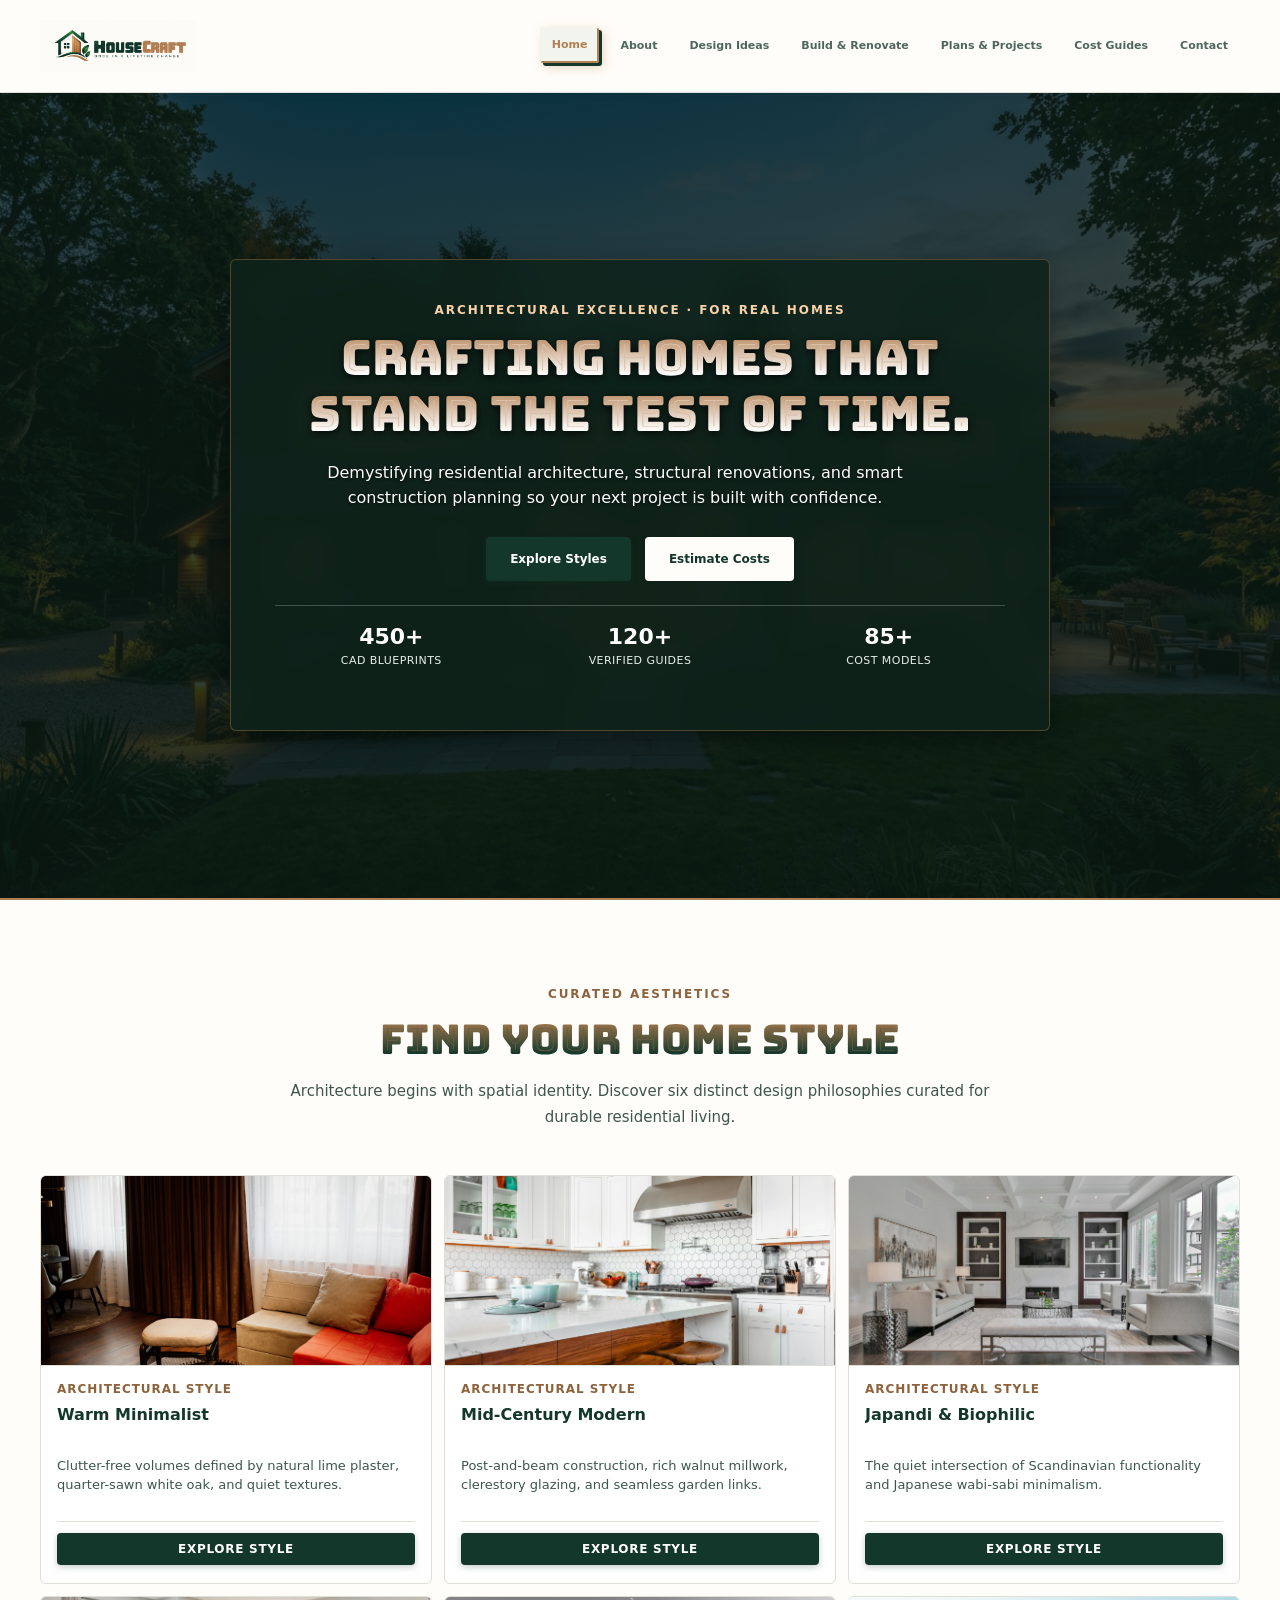
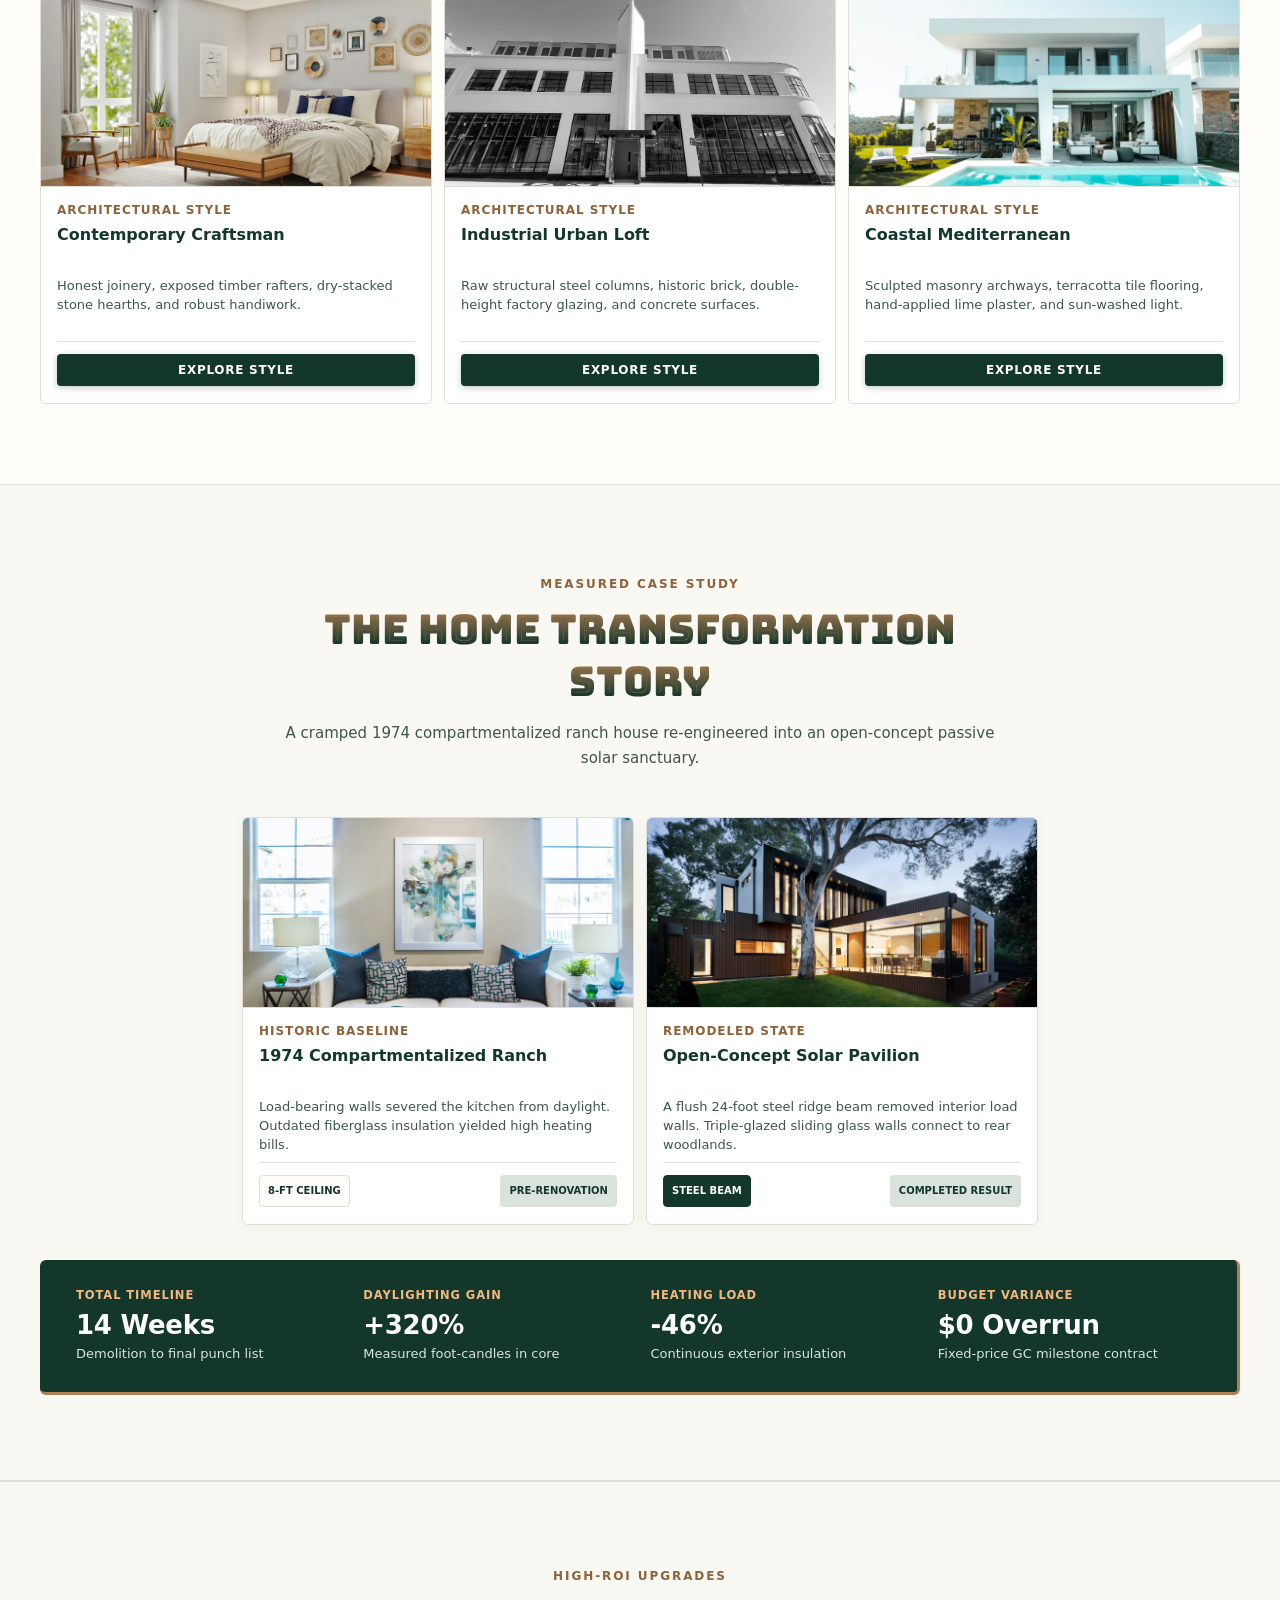
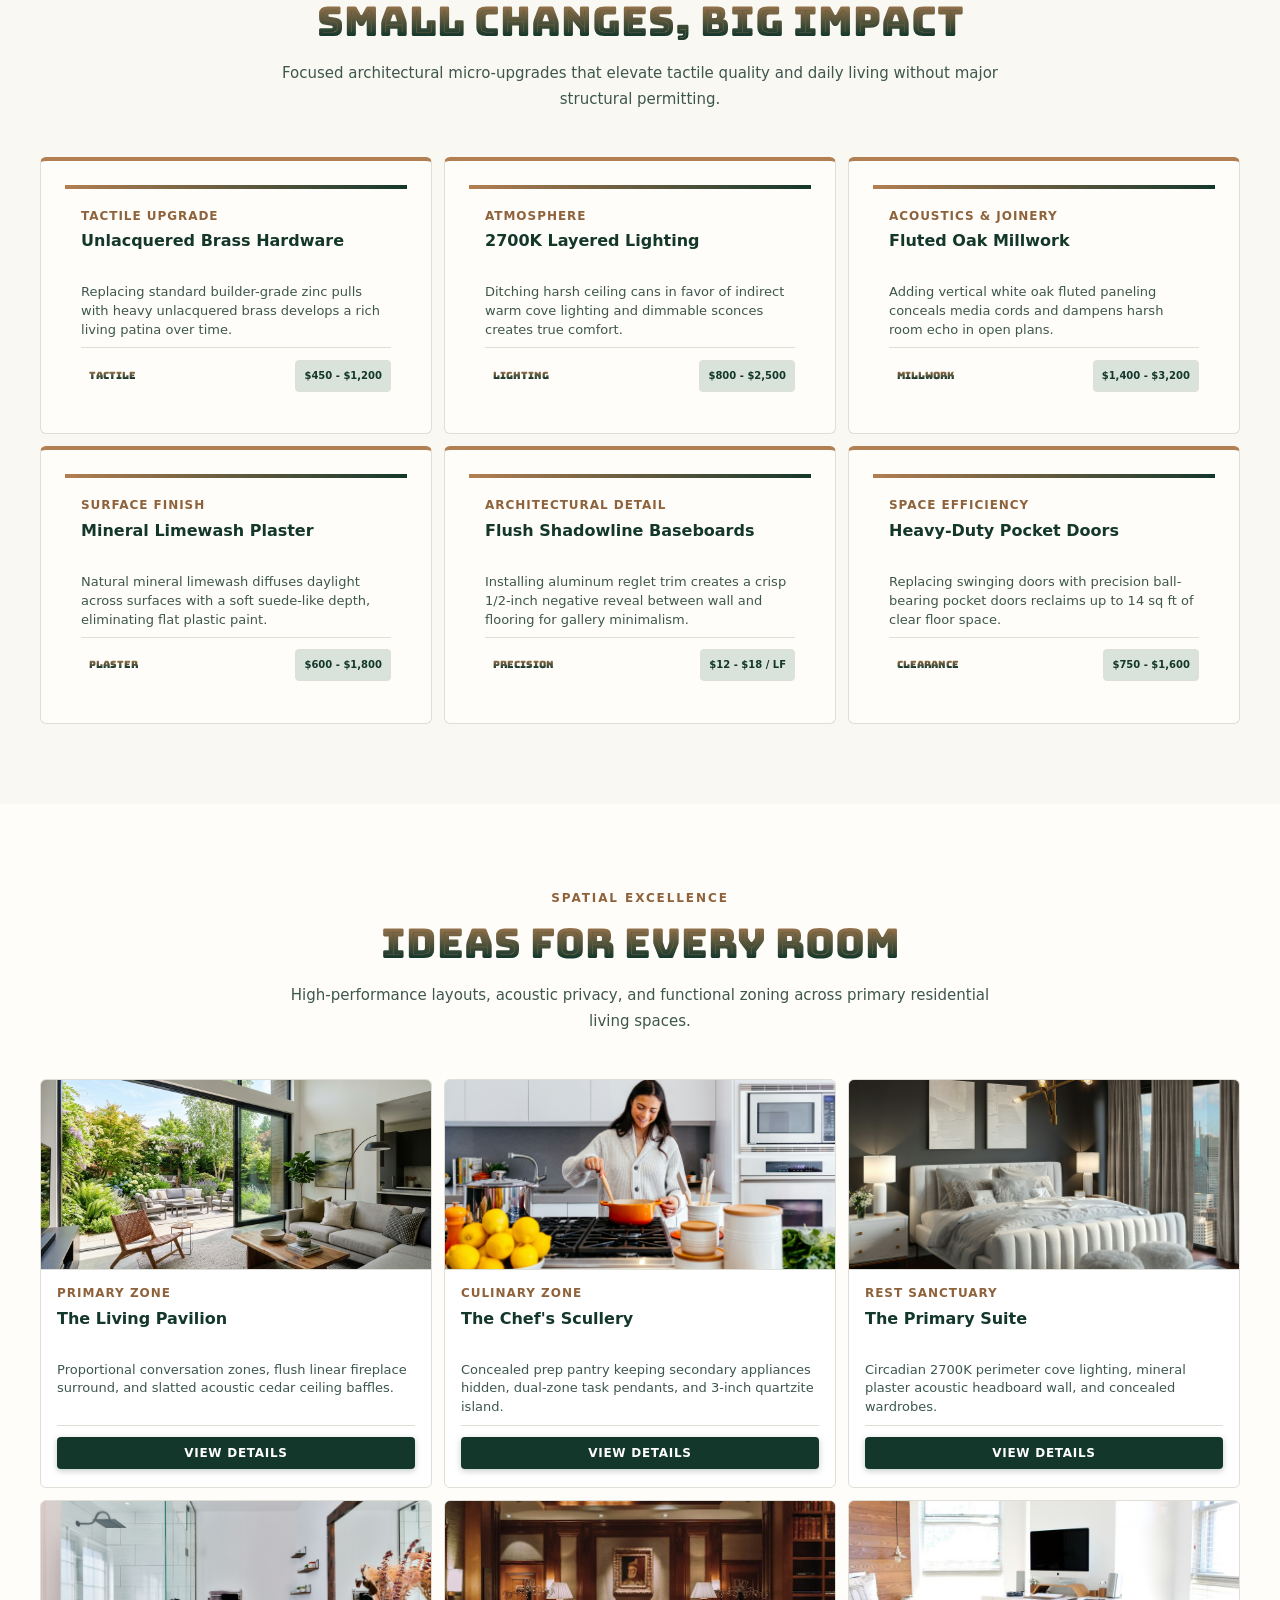
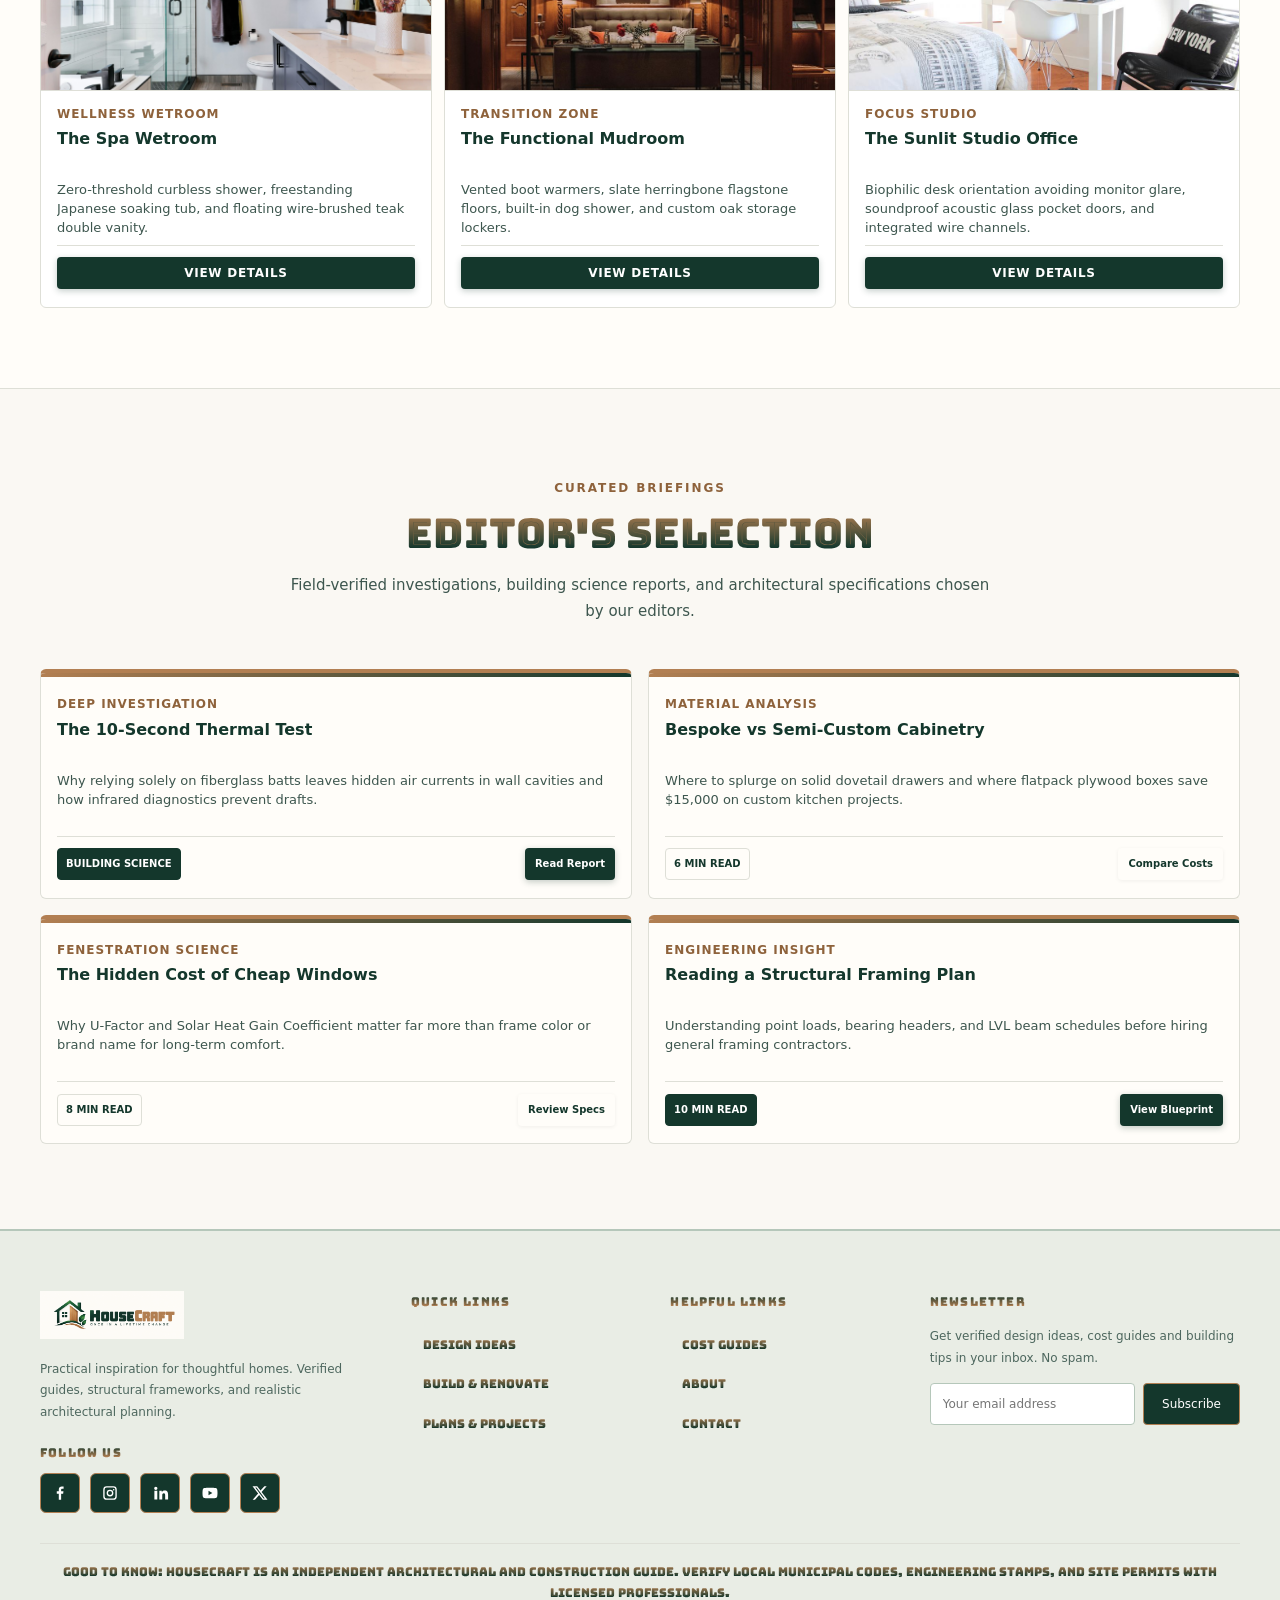
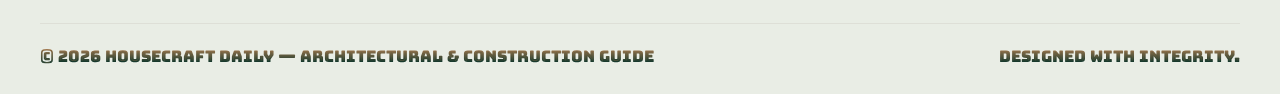
==== commit 9bc5907d: "fixed" ====
--- a/index.html
+++ b/index.html
@@ -185,7 +185,7 @@
           </div>
         </div>
       </div>
-      <div class="transformation-metrics-bar" style="margin-top: 24px;">
+      <div class="transformation-metrics-bar">
         <div class="metric-block">
           <h4>TOTAL TIMELINE</h4>
           <strong>14 Weeks</strong>
--- a/assets/style.css
+++ b/assets/style.css
@@ -46,7 +46,7 @@
   --card-bg: #ffffff;
   --font-family: 'Bungee Spice', cursive;
   --serif: 'Bungee Spice', cursive;
-  --sans: 'Bungee Spice', cursive;
+  --sans: system-ui, -apple-system, BlinkMacSystemFont, 'Segoe UI', Roboto, 'Helvetica Neue', Arial, sans-serif;
   --min-font-size: 12px;
   --max-font-size: 4.5rem;
 }
@@ -79,7 +79,7 @@
    TYPOGRAPHY CONTRAST & LEGIBILITY RULES
    Text must be 100% clearly visible anywhere in any background style
    ========================================================================== */
-h1, h2, h3, h4, h5, h6 {
+h1, h2, h3 {
   font-family: 'Bungee Spice', cursive;
   font-palette: --logo-palette;
   color: var(--ink);
@@ -87,6 +87,15 @@
   margin-top: 0;
 }
 
+h4, h5, h6 {
+  font-family: var(--sans);
+  font-palette: normal;
+  color: var(--ink);
+  line-height: 1.35;
+  margin-top: 0;
+  font-weight: 700;
+}
+
 h1 { font-size: clamp(2rem, 4.5vw, 4.5rem); }
 h2 { font-size: clamp(1.6rem, 3.2vw, 2.6rem); }
 h3 { font-size: clamp(1.2rem, 2vw, 1.7rem); }
@@ -97,8 +106,19 @@
   font-size: max(12px, 1rem);
 }
 
-.brand-text, .main-nav a, .button, input, select, textarea, button, .kicker, th, label, .badge-pill {
+p {
+  font-family: var(--sans);
+  font-palette: normal;
+  line-height: 1.6;
+}
+
+.brand-text strong {
   font-family: 'Bungee Spice', cursive;
+}
+
+.brand-text span, .main-nav a, .button, input, select, textarea, button, .kicker, th, label, .badge-pill {
+  font-family: var(--sans);
+  font-palette: normal;
 }
 
 /* Base links: strictly no default underlines or underscores */
@@ -666,27 +686,70 @@
   border-bottom: 3px solid var(--ochre);
 }
 
+.transformation-metrics-bar {
+  margin-top: 24px;
+}
+
+.transformation-metrics-bar,
+.metric-block {
+  font-family: var(--sans) !important;
+}
+
+.transformation-metrics-bar .metric-block h4,
+.transformation-metrics-bar h4,
 .metric-block h4 {
-  color: var(--ochre);
-  font-palette: --logo-palette-ochre;
-  font-size: 12px;
-  margin: 0 0 6px;
-  letter-spacing: .08em;
-}
-
+  font-family: var(--sans) !important;
+  font-palette: normal !important;
+  color: #f2b880 !important;
+  font-size: 11.5px !important;
+  font-weight: 700 !important;
+  margin: 0 0 6px !important;
+  letter-spacing: .08em !important;
+  text-transform: uppercase !important;
+  line-height: 1.35 !important;
+  text-shadow: none !important;
+}
+
+.transformation-metrics-bar .metric-block strong,
+.transformation-metrics-bar strong,
 .metric-block strong {
-  font-size: 22px;
-  color: #ffffff;
-  display: block;
-  font-family: var(--serif);
-  font-palette: --logo-palette-light;
-}
-
+  font-family: var(--sans) !important;
+  font-palette: normal !important;
+  font-size: 26px !important;
+  font-weight: 800 !important;
+  color: #ffffff !important;
+  display: block !important;
+  line-height: 1.2 !important;
+  letter-spacing: -0.01em !important;
+  margin: 2px 0 4px !important;
+  text-shadow: none !important;
+}
+
+.transformation-metrics-bar .metric-block p,
+.transformation-metrics-bar p,
 .metric-block p {
-  font-size: 12px;
-  color: var(--sage);
-  margin: 4px 0 0;
-  line-height: 1.4;
+  font-family: var(--sans) !important;
+  font-palette: normal !important;
+  font-size: 13px !important;
+  font-weight: 400 !important;
+  color: #d8e5dc !important;
+  margin: 4px 0 0 !important;
+  line-height: 1.45 !important;
+  letter-spacing: normal !important;
+  text-transform: none !important;
+  text-shadow: none !important;
+}
+
+/* Ensure other metadata, card labels and stat blocks remain crisp and readable */
+.hero-stat-block span,
+.hero-stat-block strong,
+.canvas-card-label,
+.canvas-card-val,
+.card-eyebrow,
+.readiness-status,
+.impact-cost {
+  font-family: var(--sans) !important;
+  font-palette: normal !important;
 }
 
 /* SECTION 3: Ideas for Every Room */
@@ -1201,12 +1264,15 @@
 }
 
 .colour-chip span {
-  background: rgba(14, 35, 27, 0.90) !important;
+  background: rgba(14, 35, 27, 0.92) !important;
   color: #ffffff !important;
-  padding: 2px 2px !important;
+  font-family: var(--sans) !important;
+  font-palette: normal !important;
+  padding: 3px 2px !important;
   border-radius: 3px !important;
   font-size: 10px !important;
-  letter-spacing: 0 !important;
+  font-weight: 700 !important;
+  letter-spacing: .04em !important;
   display: block !important;
   text-align: center !important;
   white-space: nowrap !important;
@@ -1221,13 +1287,16 @@
 .orientation-tag {
   background: var(--sage) !important;
   color: var(--ink) !important;
+  font-family: var(--sans) !important;
+  font-palette: normal !important;
   padding: 0 12px !important;
   border-radius: 4px !important;
-  font-size: 11px !important;
+  font-size: 11.5px !important;
   font-weight: 700 !important;
   border: 1px solid var(--line) !important;
   border-left: 4px solid var(--ochre) !important;
   margin-top: auto !important;
+  margin-bottom: 0 !important;
   height: 34px !important;
   min-height: 34px !important;
   max-height: 34px !important;
@@ -1239,6 +1308,7 @@
   box-sizing: border-box !important;
   letter-spacing: .06em !important;
   text-transform: uppercase !important;
+  text-shadow: none !important;
 }
 
 /* SECTION 3: Material & Texture Library */
@@ -1368,27 +1438,38 @@
 .callout-num {
   width: 32px;
   height: 32px;
+  min-width: 32px;
   border-radius: 50%;
-  background: var(--ink);
-  color: #ffffff;
-  display: flex;
-  align-items: center;
-  justify-content: center;
-  font-size: 12px;
-  font-weight: 700;
-  border: 1px solid var(--ochre);
+  background: var(--ink) !important;
+  color: #ffffff !important;
+  display: flex !important;
+  align-items: center !important;
+  justify-content: center !important;
+  font-family: var(--sans) !important;
+  font-palette: normal !important;
+  font-size: 13px !important;
+  font-weight: 800 !important;
+  border: 1.5px solid var(--ochre) !important;
+  text-shadow: none !important;
 }
 
 .callout-text h4 {
-  font-size: 14px;
-  margin: 0 0 4px;
+  font-family: var(--sans) !important;
+  font-palette: normal !important;
+  font-size: 15px !important;
+  font-weight: 700 !important;
+  color: var(--ink) !important;
+  margin: 0 0 4px !important;
+  line-height: 1.35 !important;
 }
 
 .callout-text p {
-  font-size: 12px;
-  color: var(--text-muted);
-  line-height: 1.5;
-  margin: 0;
+  font-family: var(--sans) !important;
+  font-palette: normal !important;
+  font-size: 13px !important;
+  color: var(--text-muted) !important;
+  line-height: 1.55 !important;
+  margin: 0 !important;
 }
 
 /* SECTION 5: Build a Moodboard */
@@ -2690,13 +2771,24 @@
   justify-content: space-between;
   box-sizing: border-box;
   box-shadow: 0 6px 20px rgba(20, 55, 44, 0.12);
+  font-family: var(--sans) !important;
+}
+
+.calc-results-box * {
+  font-family: var(--sans) !important;
+  font-palette: normal !important;
 }
 
 .calc-results-box h3 {
-  color: var(--ochre);
-  font-palette: --logo-palette-ochre;
-  font-size: clamp(16px, 2.5vw, 20px);
-  margin: 0 0 14px;
+  color: #f2b880 !important;
+  font-family: var(--sans) !important;
+  font-palette: normal !important;
+  font-size: clamp(16px, 2.5vw, 20px) !important;
+  font-weight: 700 !important;
+  letter-spacing: .06em !important;
+  text-transform: uppercase !important;
+  margin: 0 0 14px !important;
+  text-shadow: none !important;
 }
 
 .calc-total-wrap {
@@ -2704,24 +2796,31 @@
 }
 
 .calc-total-label {
-  font-size: 11px;
-  color: var(--sage);
-  text-transform: uppercase;
-  letter-spacing: .08em;
-  display: block;
-  margin-bottom: 6px;
+  font-family: var(--sans) !important;
+  font-palette: normal !important;
+  font-size: 11.5px !important;
+  color: #d8e5dc !important;
+  font-weight: 700 !important;
+  text-transform: uppercase !important;
+  letter-spacing: .08em !important;
+  display: block !important;
+  margin-bottom: 6px !important;
+  text-shadow: none !important;
 }
 
 .calc-total-val {
-  font-size: clamp(26px, 5.5vw, 38px);
-  color: #ffffff;
-  font-family: var(--serif);
-  font-palette: --logo-palette-light;
-  display: block;
-  line-height: 1.15;
-  white-space: nowrap;
-  overflow: hidden;
-  text-overflow: ellipsis;
+  font-family: var(--sans) !important;
+  font-palette: normal !important;
+  font-size: clamp(30px, 5.5vw, 42px) !important;
+  font-weight: 800 !important;
+  color: #ffffff !important;
+  display: block !important;
+  line-height: 1.15 !important;
+  letter-spacing: -0.02em !important;
+  white-space: nowrap !important;
+  overflow: hidden !important;
+  text-overflow: ellipsis !important;
+  text-shadow: none !important;
 }
 
 .calc-sub-grid {
@@ -2735,18 +2834,47 @@
 }
 
 .calc-sub-item span {
-  font-size: 11.5px;
-  color: var(--sage);
-  display: block;
-  margin-bottom: 4px;
-  line-height: 1.25;
+  font-family: var(--sans) !important;
+  font-palette: normal !important;
+  font-size: 12px !important;
+  font-weight: 600 !important;
+  color: #c4d7cb !important;
+  display: block !important;
+  margin-bottom: 4px !important;
+  line-height: 1.3 !important;
+  text-transform: uppercase !important;
+  letter-spacing: .04em !important;
+  text-shadow: none !important;
 }
 
 .calc-sub-item strong {
-  font-size: clamp(14px, 2.2vw, 18px);
-  color: #ffffff;
-  display: block;
-  white-space: nowrap;
+  font-family: var(--sans) !important;
+  font-palette: normal !important;
+  font-size: clamp(15px, 2.2vw, 20px) !important;
+  font-weight: 800 !important;
+  color: #ffffff !important;
+  display: block !important;
+  white-space: nowrap !important;
+  letter-spacing: -0.01em !important;
+  text-shadow: none !important;
+}
+
+.calc-results-footer span,
+.calc-timeline-label {
+  font-family: var(--sans) !important;
+  font-palette: normal !important;
+  font-size: 13px !important;
+  color: #d8e5dc !important;
+  text-shadow: none !important;
+}
+
+.calc-results-footer strong,
+.calc-results-footer #est-timeline {
+  font-family: var(--sans) !important;
+  font-palette: normal !important;
+  color: #ffffff !important;
+  font-weight: 700 !important;
+  text-shadow: none !important;
 }
 
 @media (max-width: 900px) {
@@ -4383,6 +4511,7 @@
 
 /* 4. heading (strictly locked to 44px to prevent vertical misalignment across cards) */
 .card-heading,
+.colour-palette-card h3,
 .card-body-padded h3,
 .card-body-padded h4,
 .style-content h3,
@@ -4395,6 +4524,9 @@
 .plan-comp-body h3,
 .tier-item-body h4,
 .transform-desc h3 {
+  font-family: var(--sans) !important;
+  font-palette: normal !important;
+  font-weight: 700 !important;
   font-size: 16px !important;
   margin: 0 !important;
   color: var(--ink) !important;
@@ -5225,6 +5357,22 @@
   gap: 14px;
   align-items: center;
 }
+@media (max-width: 640px) {
+  .hero-actions-group {
+    width: 100% !important;
+    display: flex !important;
+    flex-direction: column !important;
+    align-items: stretch !important;
+    gap: 12px !important;
+  }
+  .hero-actions-group .button {
+    width: 100% !important;
+    max-width: 100% !important;
+    text-align: center !important;
+    justify-content: center !important;
+    box-sizing: border-box !important;
+  }
+}
 
 /* Responsive collapse for split heroes & contractor feature grid */
 @media (max-width: 900px) {
@@ -5618,6 +5766,25 @@
   .hero-split-left-section { min-height: 0; }
   .hero-split-left-section .hero-split-left { grid-template-columns: 1fr; }
   .hero-split-left-section .hero-media-frame { min-height: 280px; }
+}
+@media (max-width: 640px) {
+  .hero-split-left-section .build-hero-text {
+    width: 100% !important;
+  }
+  .hero-split-left-section .hero-actions-group {
+    width: 100% !important;
+    display: flex !important;
+    flex-direction: column !important;
+    align-items: stretch !important;
+    gap: 12px !important;
+  }
+  .hero-split-left-section .hero-actions-group .button {
+    width: 100% !important;
+    max-width: 100% !important;
+    text-align: center !important;
+    justify-content: center !important;
+    box-sizing: border-box !important;
+  }
 }
 
 
@@ -5719,3 +5886,88 @@
   }
 }
 
+
+
+/* ==========================================================================
+   ARCHITECTURAL TAXONOMY (Explore Design Styles): Uncropped Image Framing
+   ========================================================================== */
+.styles-deep-grid {
+  display: grid !important;
+  grid-template-columns: repeat(2, 1fr) !important;
+  gap: 28px !important;
+  width: 100% !important;
+}
+
+.styles-deep-grid .style-deep-card {
+  display: flex !important;
+  flex-direction: column !important;
+  height: 100% !important;
+  background: #ffffff !important;
+  border: 1px solid var(--line) !important;
+  border-radius: 8px !important;
+  overflow: hidden !important;
+  box-shadow: 0 4px 16px rgba(20, 55, 44, 0.06) !important;
+  transition: transform .25s ease, box-shadow .25s ease, border-color .25s ease !important;
+}
+
+.styles-deep-grid .style-deep-card:hover {
+  transform: translateY(-4px) !important;
+  border-right: 2px solid var(--ochre) !important;
+  border-bottom: 2px solid var(--ochre) !important;
+  box-shadow: 0 12px 28px rgba(20, 55, 44, 0.12) !important;
+}
+
+.styles-deep-grid .card-img-top {
+  position: relative !important;
+  width: 100% !important;
+  height: 280px !important;
+  min-height: 280px !important;
+  max-height: 320px !important;
+  overflow: hidden !important;
+  background: var(--sage) !important;
+  border-bottom: 1px solid var(--line) !important;
+}
+
+.styles-deep-grid .card-img-top img {
+  width: 100% !important;
+  height: 100% !important;
+  object-fit: cover !important;
+  object-position: center center !important;
+  display: block !important;
+  transition: transform .4s ease !important;
+}
+
+.styles-deep-grid .style-deep-card:hover .card-img-top img {
+  transform: scale(1.04) !important;
+}
+
+.styles-deep-grid .card-body-padded {
+  display: flex !important;
+  flex-direction: column !important;
+  flex: 1 1 auto !important;
+  padding: 24px !important;
+  box-sizing: border-box !important;
+}
+
+.styles-deep-grid .card-links-wrap {
+  margin-top: auto !important;
+  padding-top: 18px !important;
+}
+
+@media (max-width: 900px) {
+  .styles-deep-grid {
+    grid-template-columns: 1fr !important;
+    gap: 20px !important;
+  }
+  .styles-deep-grid .card-img-top {
+    height: 250px !important;
+    min-height: 250px !important;
+  }
+}
+
+@media (max-width: 640px) {
+  .styles-deep-grid .card-img-top {
+    height: 210px !important;
+    min-height: 210px !important;
+  }
+}
